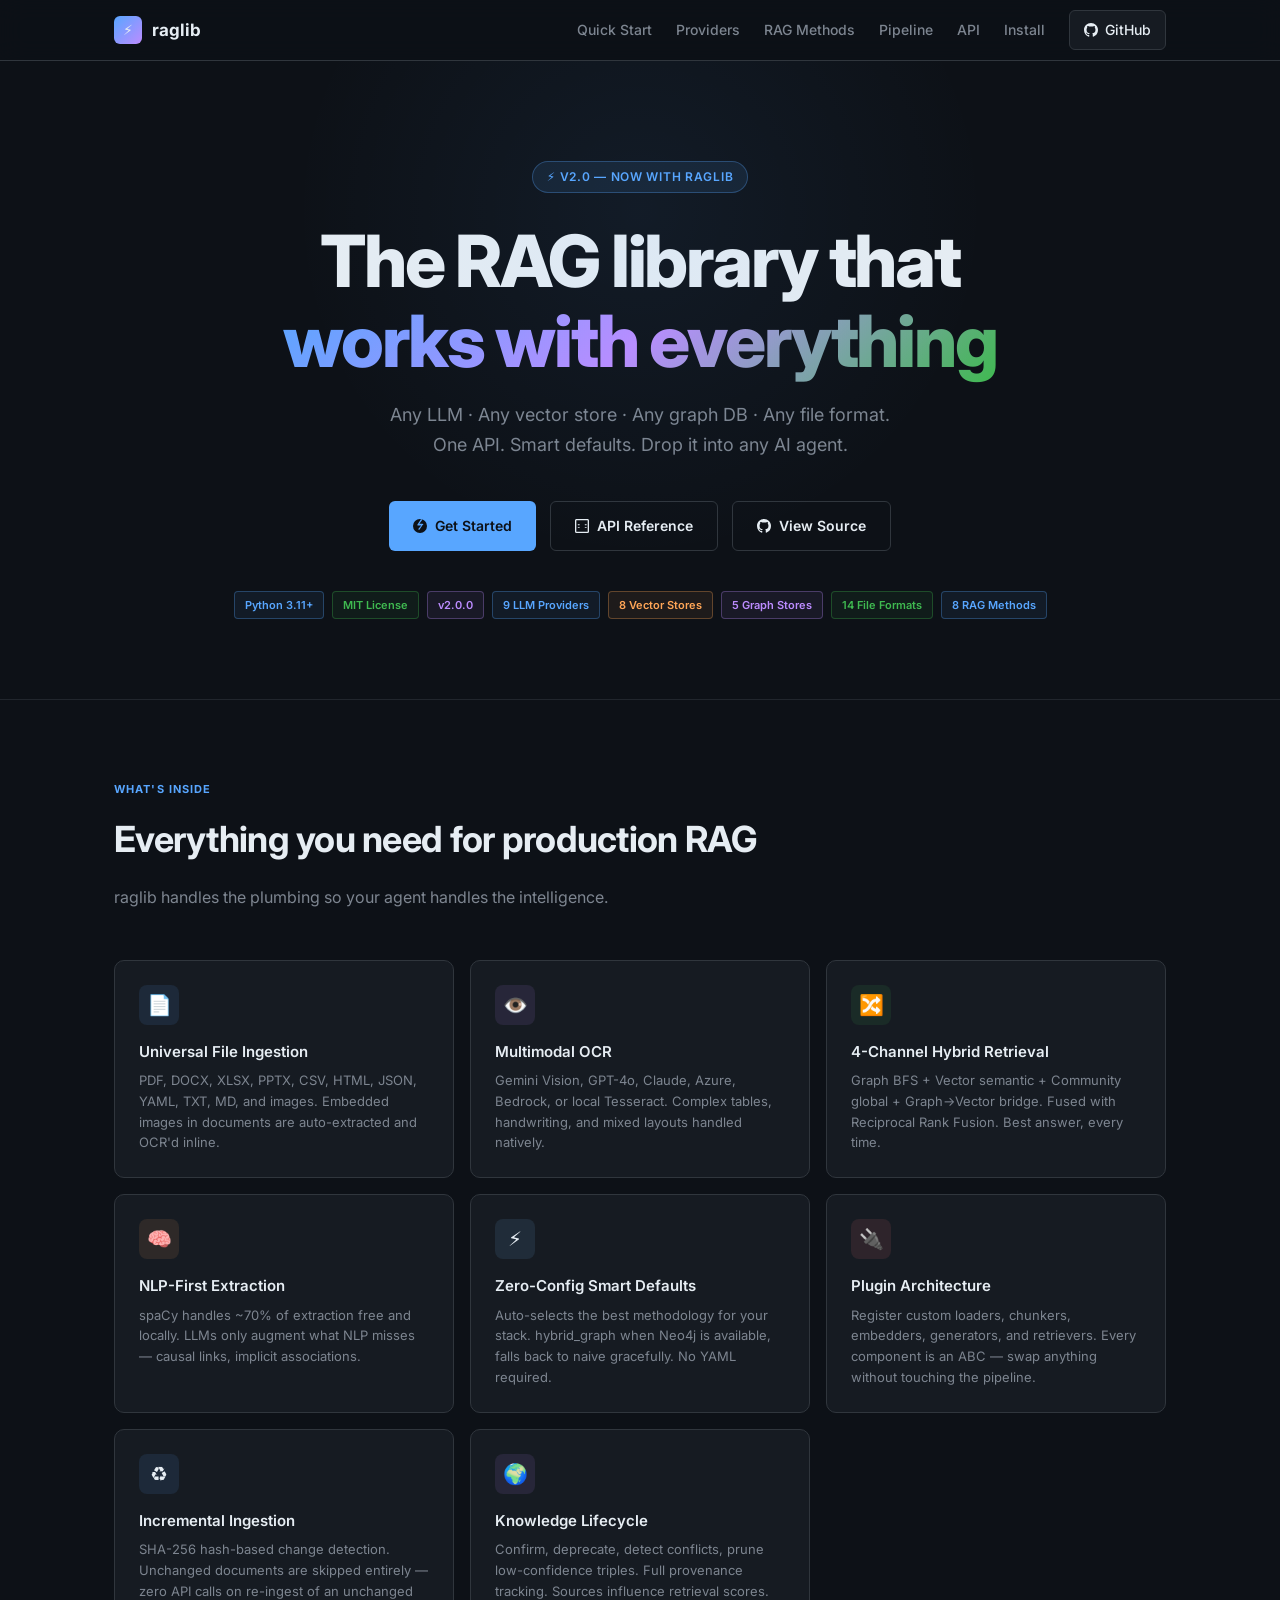
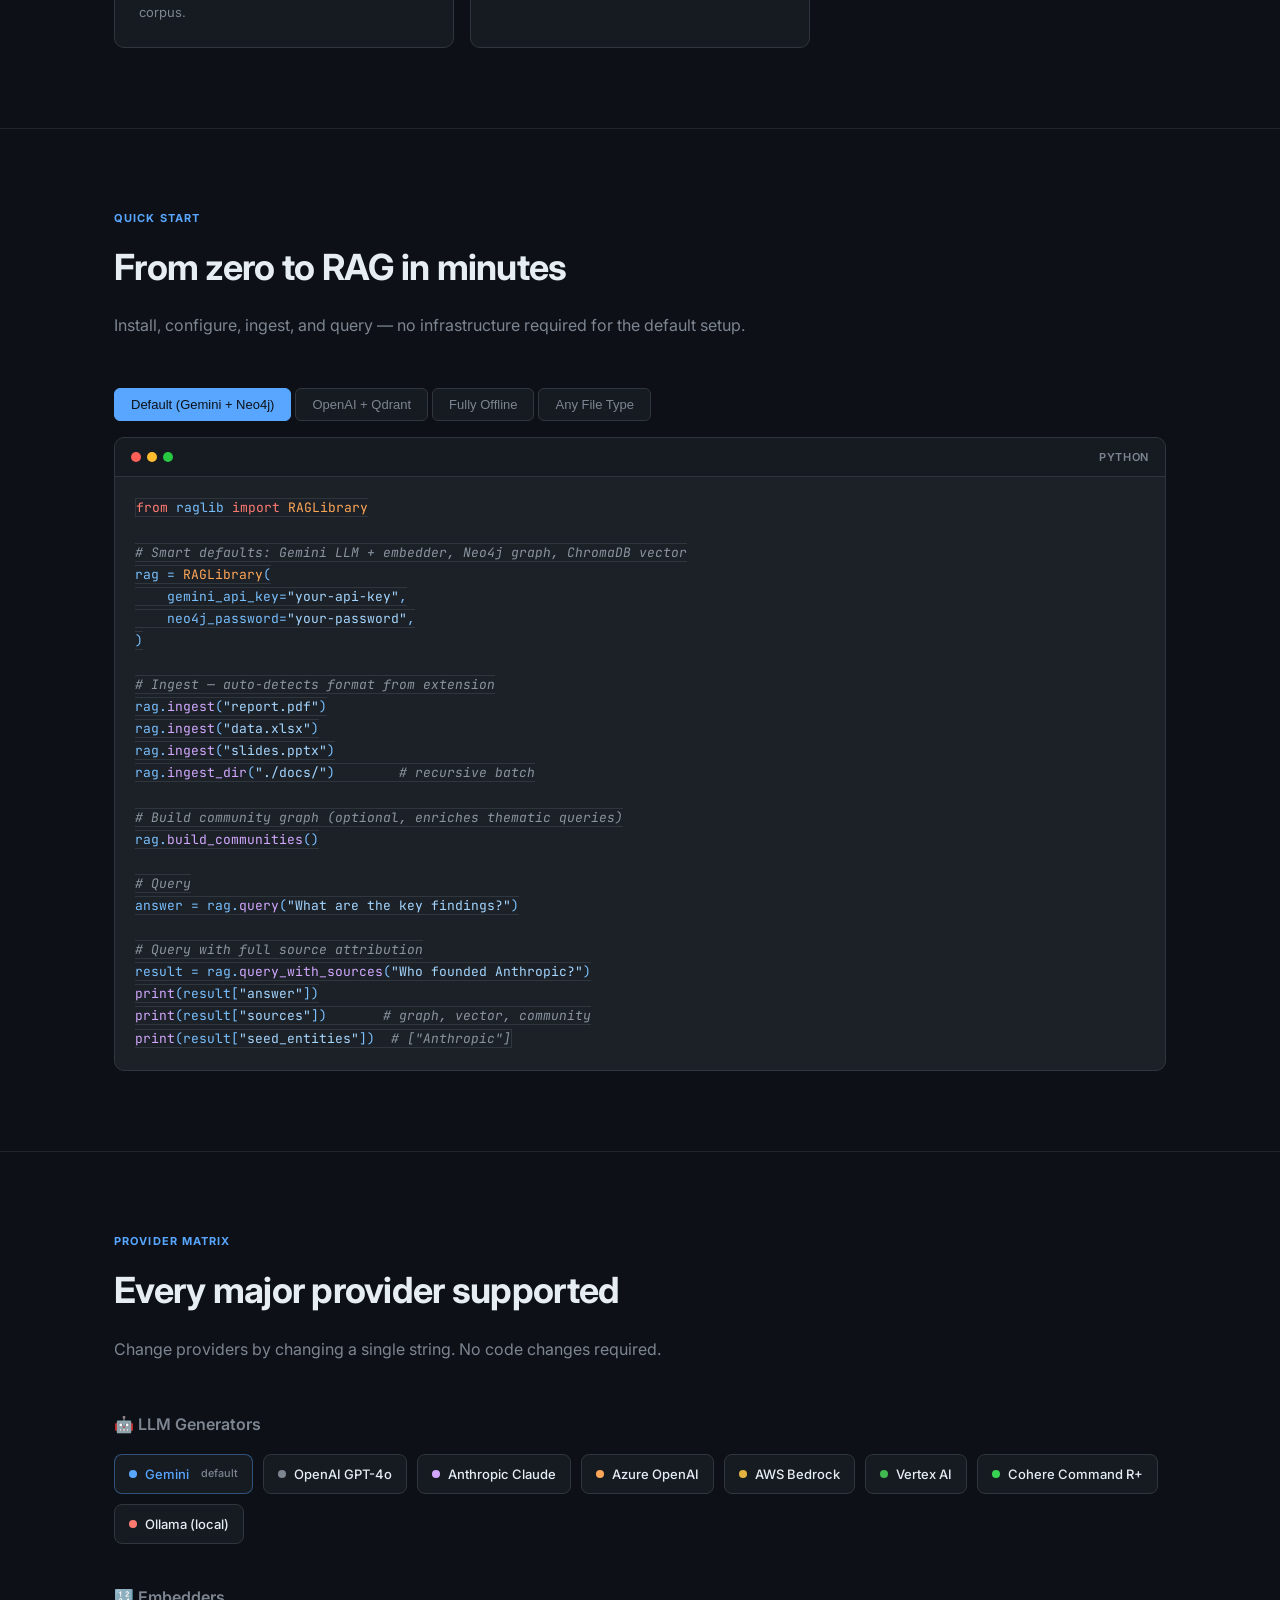
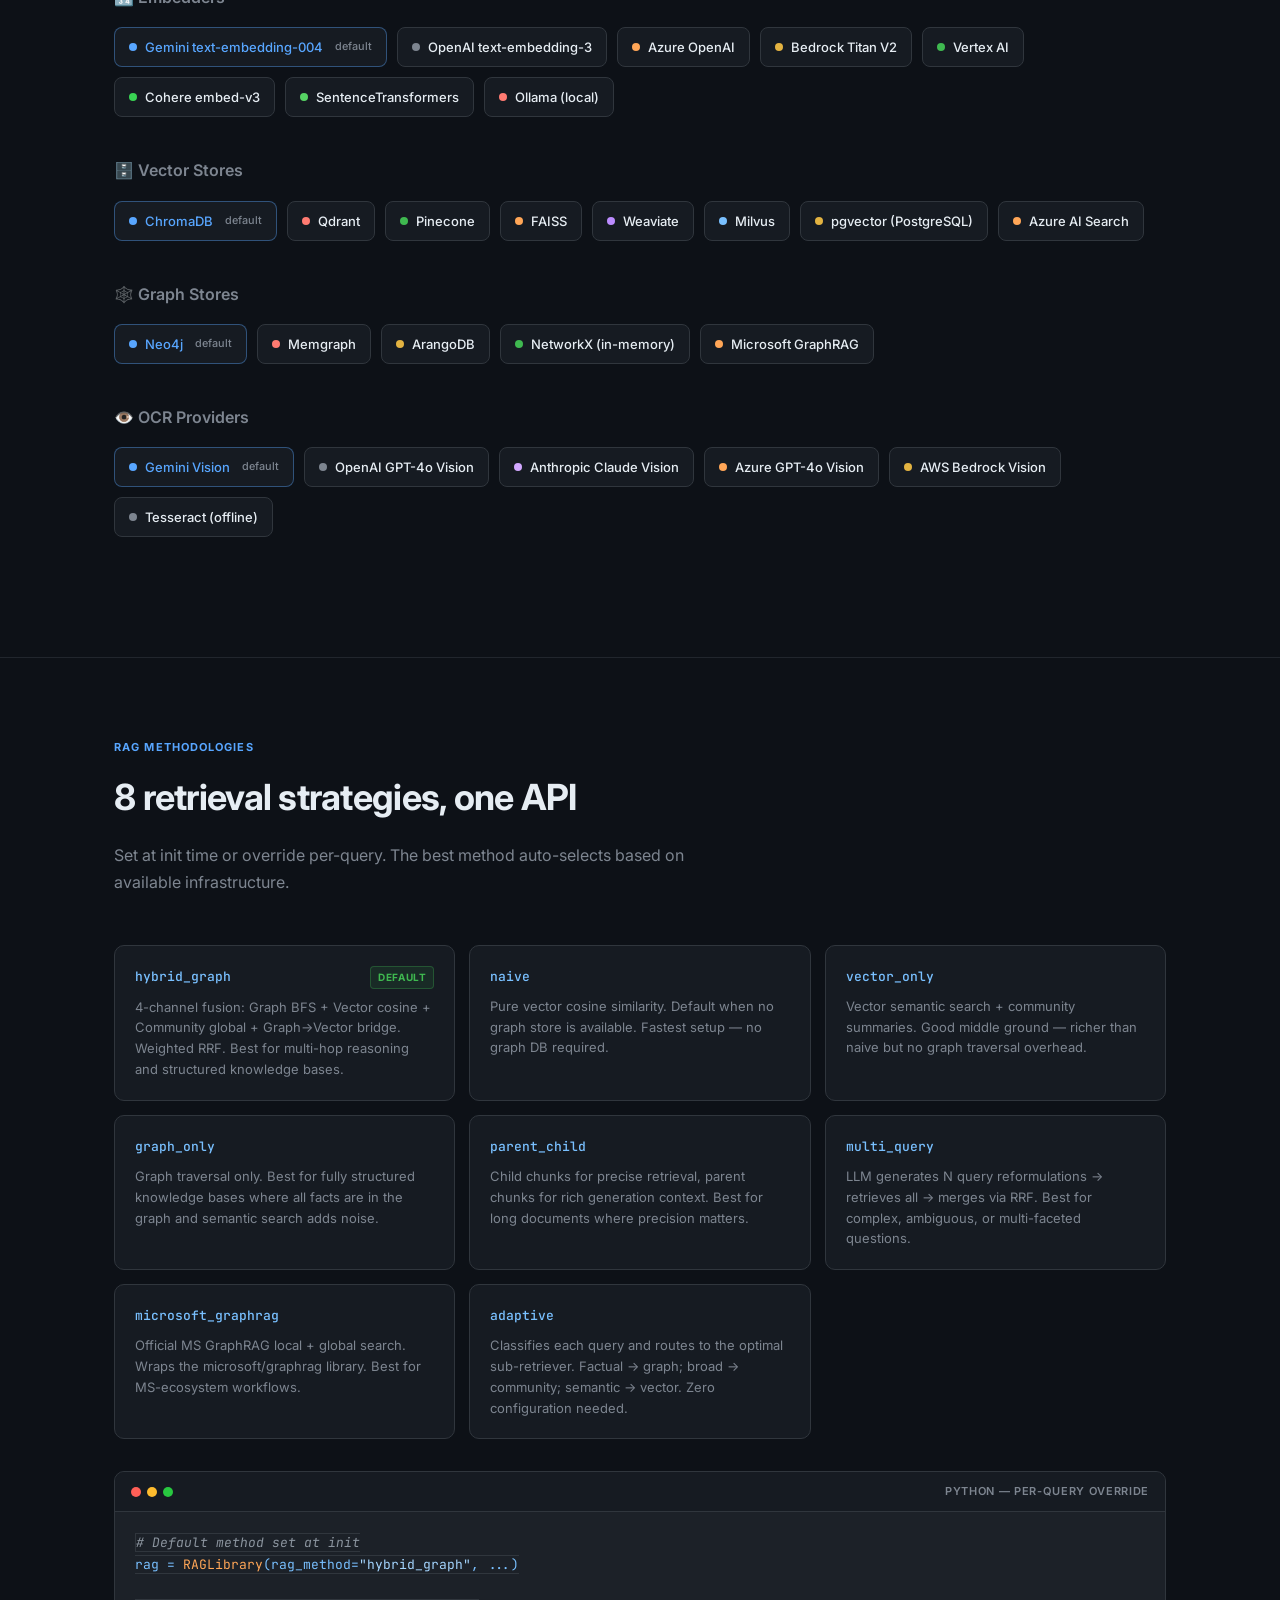
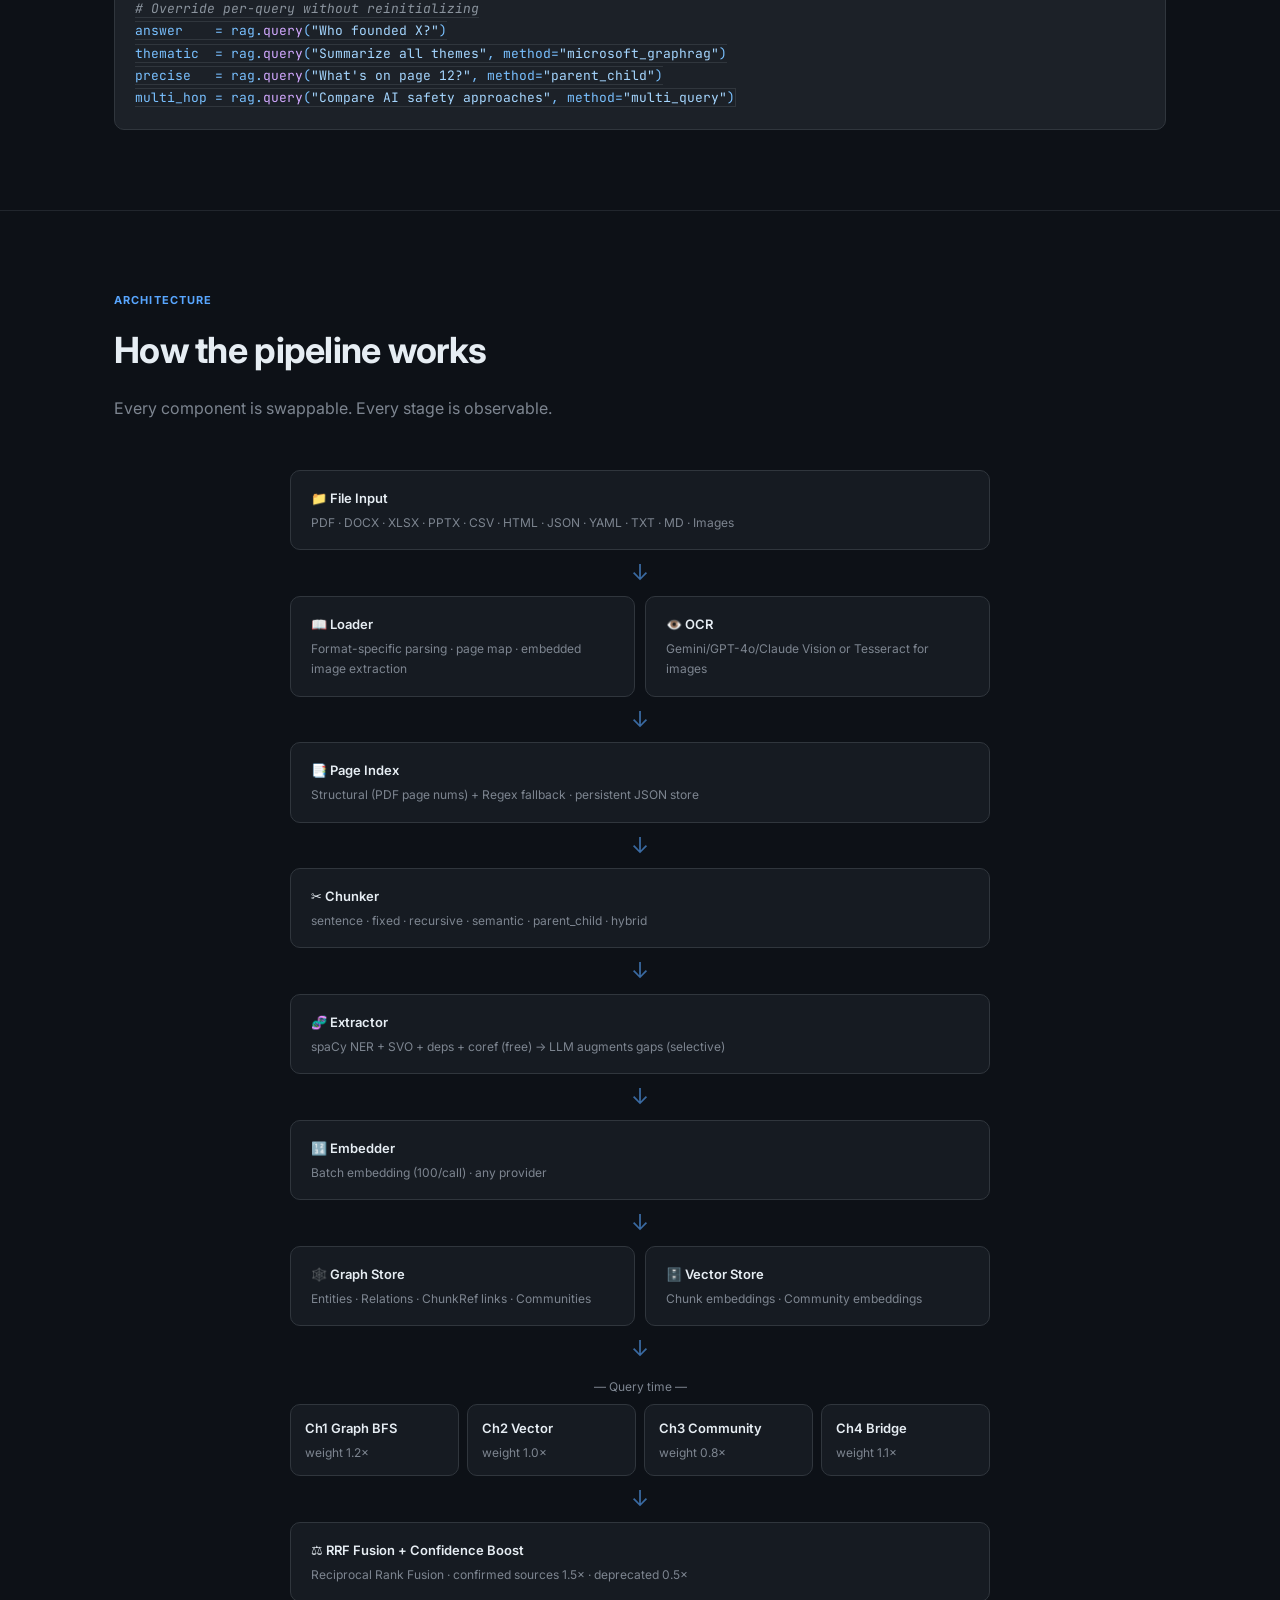
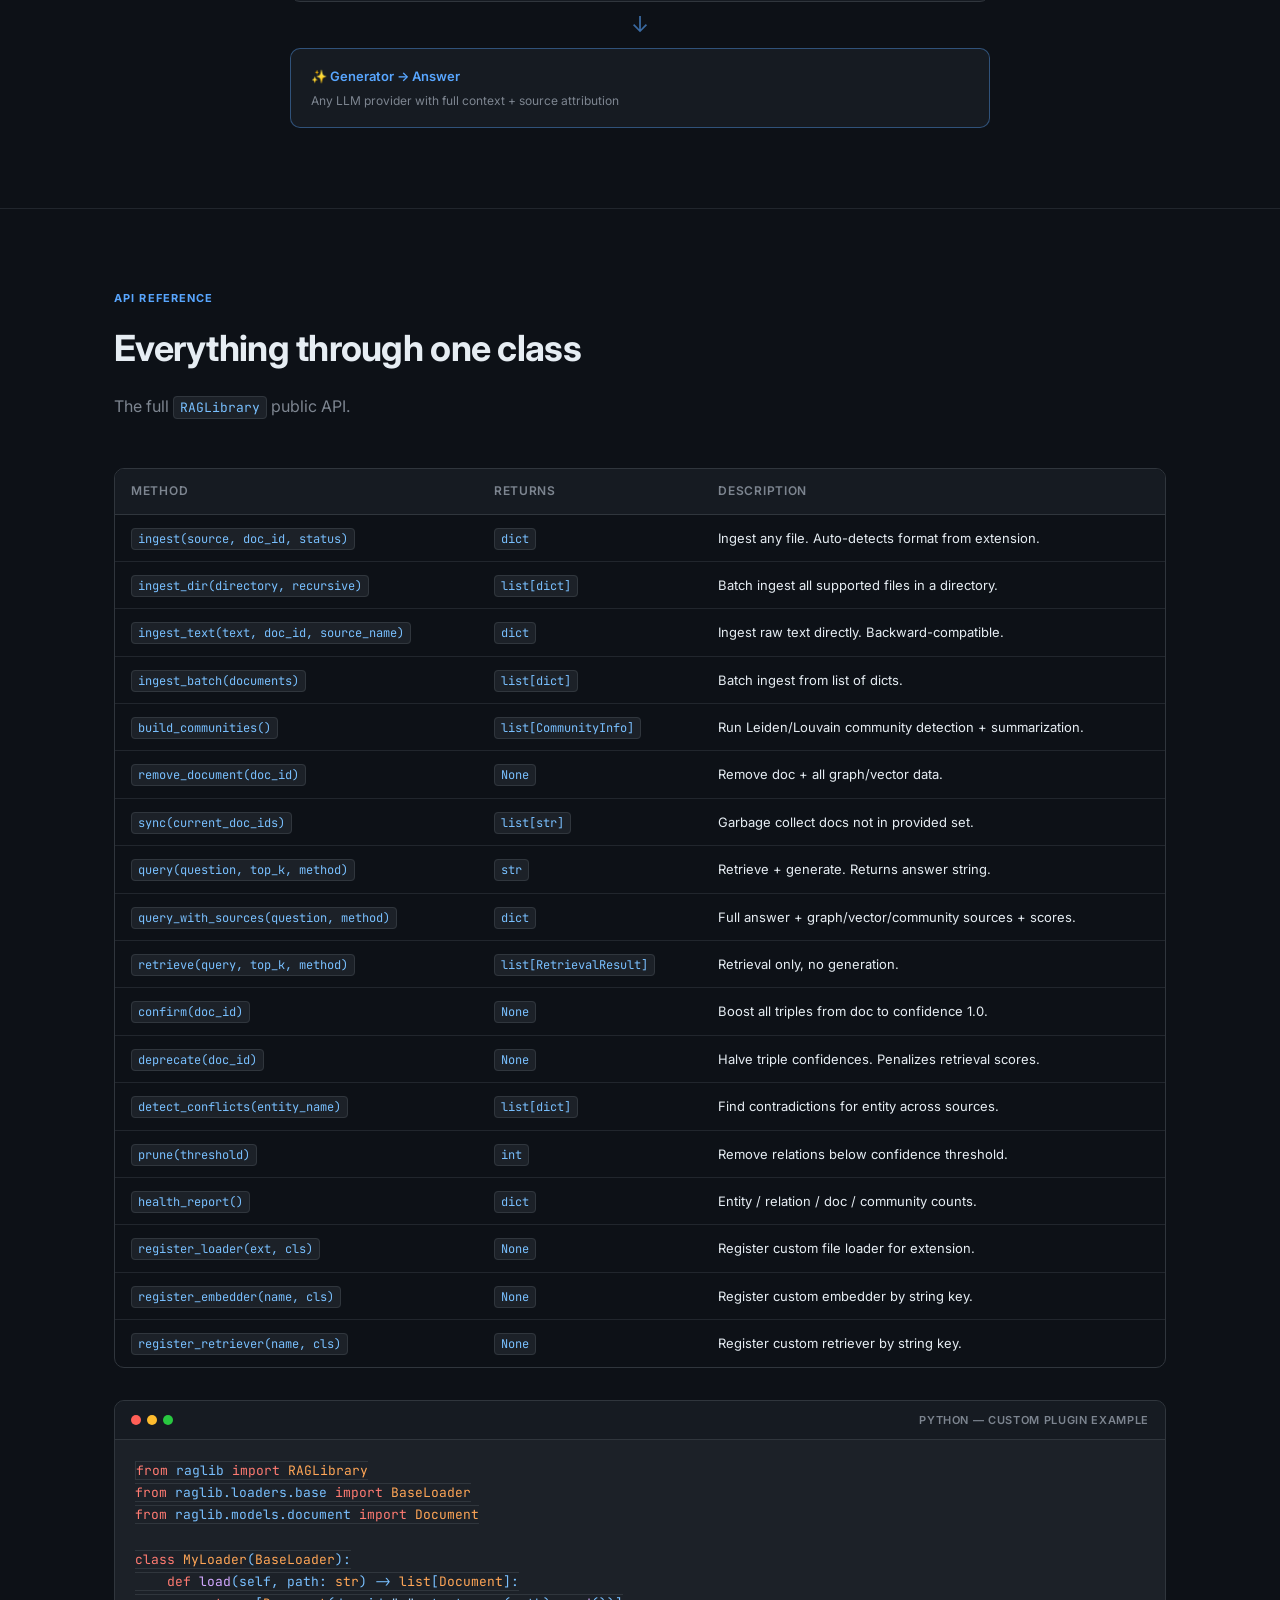
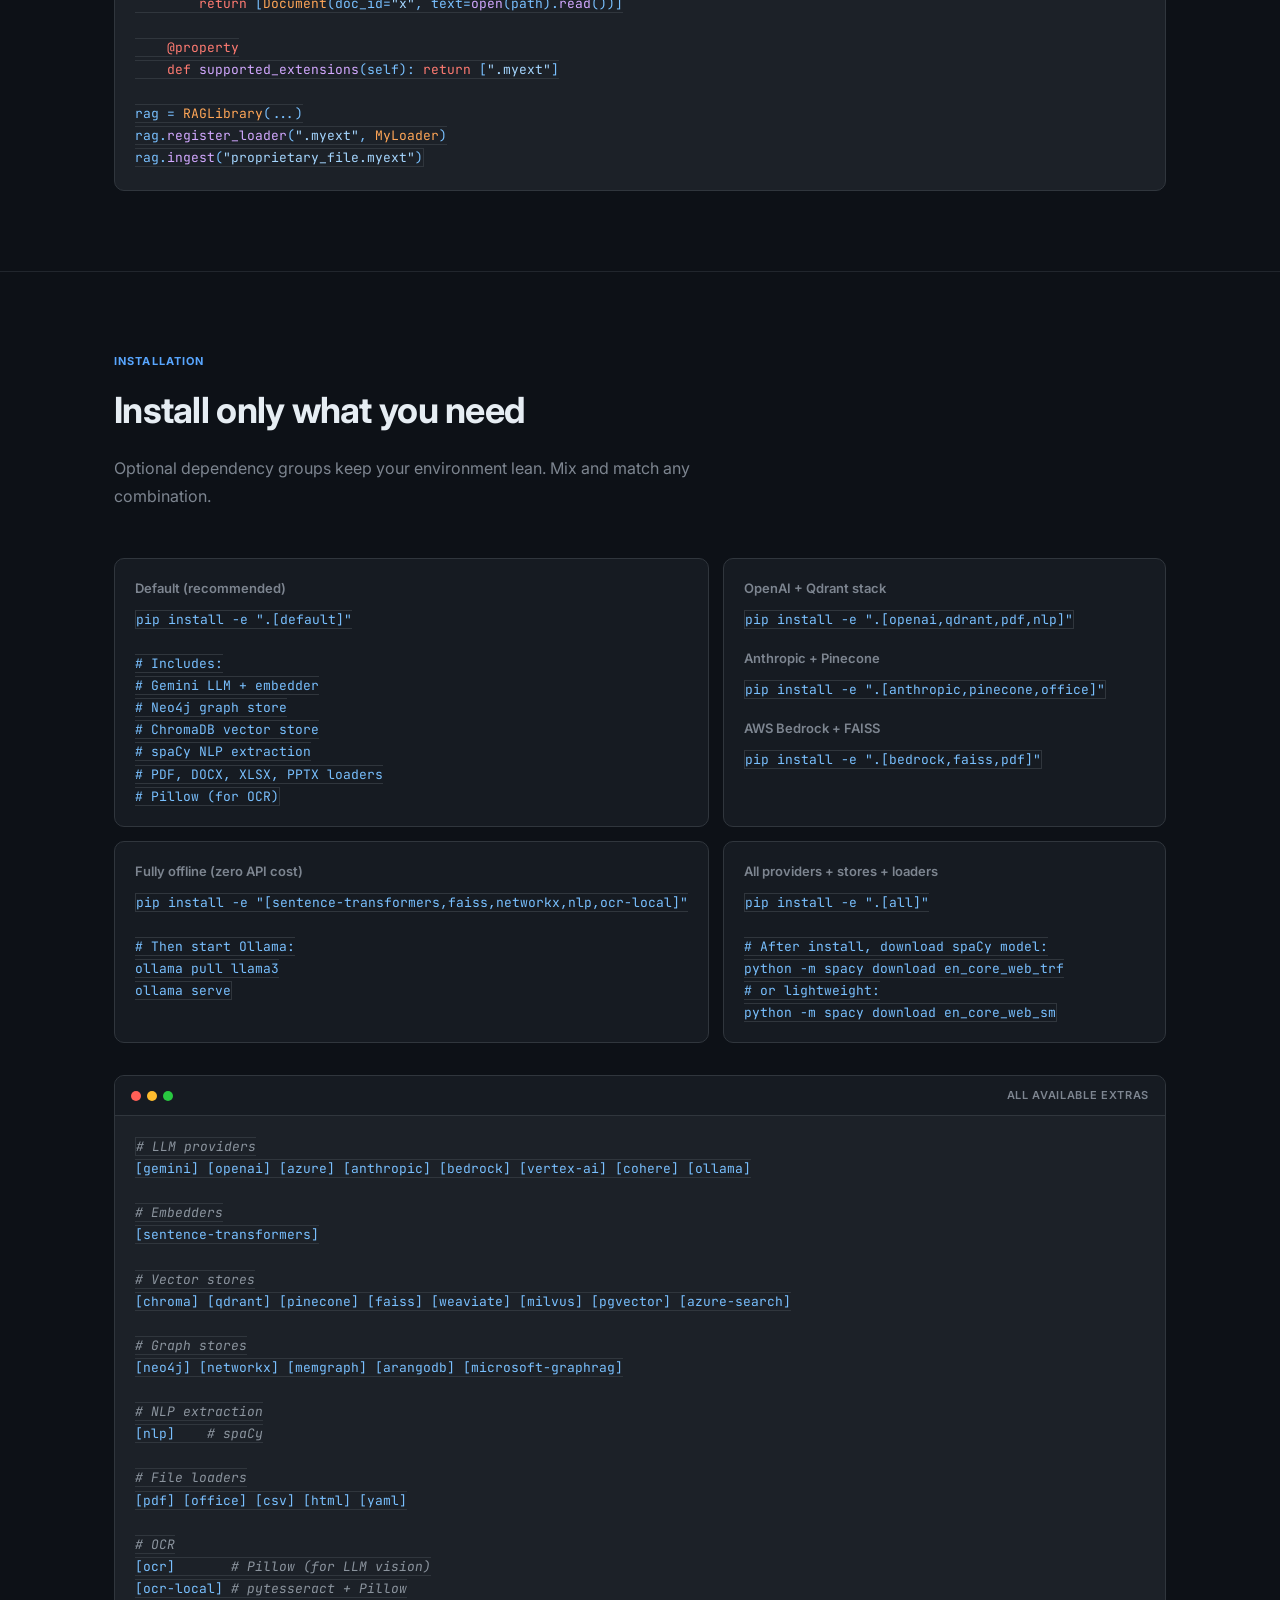
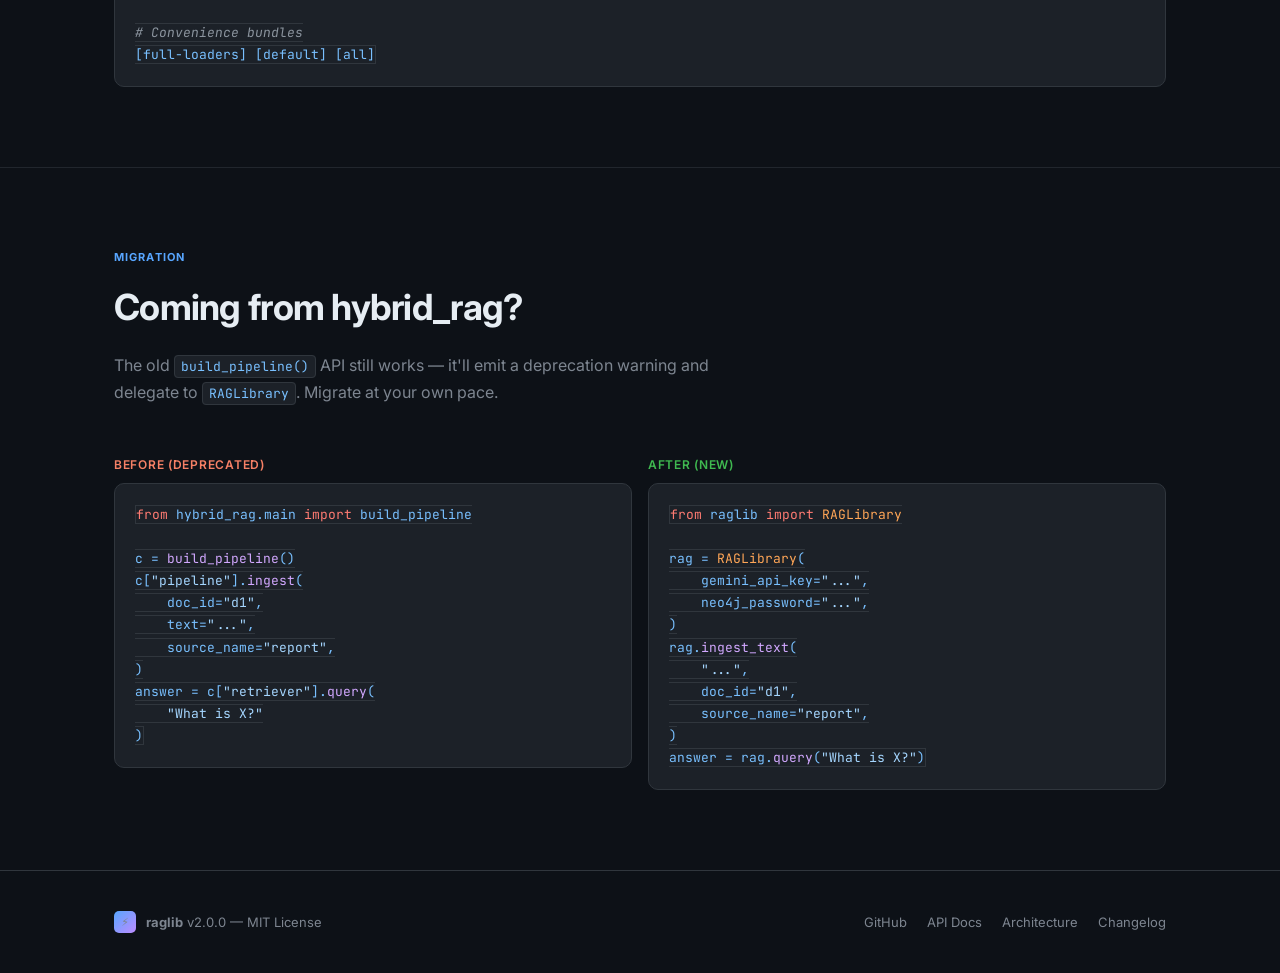
==== docs/index.html @ aea6a542 "chore: clean up empty code change sections in the changes log" ====
<!DOCTYPE html>
<html lang="en">
<head>
  <meta charset="UTF-8" />
  <meta name="viewport" content="width=device-width, initial-scale=1.0" />
  <title>raglib — Modular RAG Library</title>
  <meta name="description" content="raglib: Modular, provider-agnostic RAG library — any LLM, any vector store, any graph DB, any file format." />

  <!-- Fonts -->
  <link rel="preconnect" href="https://fonts.googleapis.com" />
  <link rel="preconnect" href="https://fonts.gstatic.com" crossorigin />
  <link href="https://fonts.googleapis.com/css2?family=Inter:wght@300;400;500;600;700&family=JetBrains+Mono:wght@400;500&display=swap" rel="stylesheet" />

  <style>
    /* ── Reset & Base ───────────────────────────────────────────────── */
    *, *::before, *::after { box-sizing: border-box; margin: 0; padding: 0; }

    :root {
      --bg:          #0d1117;
      --bg-card:     #161b22;
      --bg-code:     #1c2128;
      --border:      #30363d;
      --border-light:#21262d;
      --text:        #e6edf3;
      --text-muted:  #7d8590;
      --text-dim:    #484f58;
      --accent:      #58a6ff;
      --accent-2:    #bc8cff;
      --accent-3:    #3fb950;
      --accent-4:    #f78166;
      --accent-5:    #ffa657;
      --accent-6:    #79c0ff;
      --glow:        rgba(88,166,255,.15);
      --radius:      10px;
      --radius-sm:   6px;
      --font:        'Inter', system-ui, sans-serif;
      --mono:        'JetBrains Mono', 'Fira Code', monospace;
    }

    html { scroll-behavior: smooth; }

    body {
      background: var(--bg);
      color: var(--text);
      font-family: var(--font);
      font-size: 15px;
      line-height: 1.7;
      -webkit-font-smoothing: antialiased;
    }

    a { color: var(--accent); text-decoration: none; }
    a:hover { text-decoration: underline; }

    /* ── Layout ─────────────────────────────────────────────────────── */
    .container { max-width: 1100px; margin: 0 auto; padding: 0 24px; }

    /* ── Nav ────────────────────────────────────────────────────────── */
    nav {
      position: sticky; top: 0; z-index: 100;
      background: rgba(13,17,23,.92);
      backdrop-filter: blur(12px);
      border-bottom: 1px solid var(--border);
    }
    .nav-inner {
      display: flex; align-items: center; justify-content: space-between;
      height: 60px;
    }
    .nav-logo {
      display: flex; align-items: center; gap: 10px;
      font-size: 17px; font-weight: 700; color: var(--text);
    }
    .nav-logo .logo-icon {
      width: 28px; height: 28px; border-radius: 6px;
      background: linear-gradient(135deg, #58a6ff, #bc8cff);
      display: flex; align-items: center; justify-content: center;
      font-size: 14px;
    }
    .nav-links { display: flex; align-items: center; gap: 24px; }
    .nav-links a {
      color: var(--text-muted); font-size: 14px; font-weight: 500;
      transition: color .2s;
    }
    .nav-links a:hover { color: var(--text); text-decoration: none; }
    .nav-github {
      display: flex; align-items: center; gap: 7px;
      padding: 7px 14px; border-radius: var(--radius-sm);
      background: var(--bg-card); border: 1px solid var(--border);
      color: var(--text) !important; font-size: 13px; font-weight: 500;
      transition: border-color .2s, background .2s;
    }
    .nav-github:hover { border-color: var(--accent); text-decoration: none !important; }

    /* ── Hero ───────────────────────────────────────────────────────── */
    .hero {
      padding: 100px 0 80px;
      text-align: center;
      position: relative; overflow: hidden;
    }
    .hero::before {
      content: ''; position: absolute;
      top: -200px; left: 50%; transform: translateX(-50%);
      width: 700px; height: 700px; border-radius: 50%;
      background: radial-gradient(circle, rgba(88,166,255,.07) 0%, transparent 70%);
      pointer-events: none;
    }
    .hero-badge {
      display: inline-flex; align-items: center; gap: 7px;
      padding: 5px 14px; border-radius: 20px;
      background: rgba(88,166,255,.1); border: 1px solid rgba(88,166,255,.3);
      color: var(--accent); font-size: 12px; font-weight: 600;
      text-transform: uppercase; letter-spacing: .06em;
      margin-bottom: 28px;
    }
    .hero h1 {
      font-size: clamp(42px, 7vw, 72px);
      font-weight: 800; letter-spacing: -.03em; line-height: 1.1;
      margin-bottom: 20px;
    }
    .hero h1 .grad {
      background: linear-gradient(135deg, #58a6ff 0%, #bc8cff 50%, #3fb950 100%);
      -webkit-background-clip: text; -webkit-text-fill-color: transparent;
      background-clip: text;
    }
    .hero-sub {
      font-size: 18px; color: var(--text-muted); max-width: 600px;
      margin: 0 auto 40px;
    }
    .hero-actions { display: flex; gap: 14px; justify-content: center; flex-wrap: wrap; }

    .btn {
      display: inline-flex; align-items: center; gap: 8px;
      padding: 12px 24px; border-radius: var(--radius-sm);
      font-size: 14px; font-weight: 600; transition: all .2s;
      cursor: pointer; border: none; text-decoration: none !important;
    }
    .btn-primary {
      background: var(--accent); color: #0d1117;
    }
    .btn-primary:hover { background: #79c0ff; transform: translateY(-1px); }
    .btn-outline {
      background: transparent; color: var(--text);
      border: 1px solid var(--border);
    }
    .btn-outline:hover { border-color: var(--accent); transform: translateY(-1px); }

    .hero-badges {
      display: flex; gap: 8px; flex-wrap: wrap;
      justify-content: center; margin-top: 40px;
    }
    .badge {
      display: inline-flex; align-items: center; gap: 5px;
      padding: 4px 10px; border-radius: 4px;
      font-size: 11px; font-weight: 600;
      border: 1px solid;
    }
    .badge-blue   { color: #58a6ff; border-color: rgba(88,166,255,.3); background: rgba(88,166,255,.07); }
    .badge-green  { color: #3fb950; border-color: rgba(63,185,80,.3);  background: rgba(63,185,80,.07); }
    .badge-purple { color: #bc8cff; border-color: rgba(188,140,255,.3);background: rgba(188,140,255,.07); }
    .badge-orange { color: #ffa657; border-color: rgba(255,166,87,.3); background: rgba(255,166,87,.07); }

    /* ── Section ────────────────────────────────────────────────────── */
    section { padding: 80px 0; }
    section + section { border-top: 1px solid var(--border-light); }
    .section-label {
      font-size: 11px; font-weight: 700; text-transform: uppercase;
      letter-spacing: .1em; color: var(--accent); margin-bottom: 10px;
    }
    h2 {
      font-size: clamp(26px, 4vw, 36px); font-weight: 700;
      letter-spacing: -.02em; margin-bottom: 14px;
    }
    .section-sub {
      color: var(--text-muted); font-size: 16px; max-width: 640px;
      margin-bottom: 48px;
    }

    /* ── Code Block ─────────────────────────────────────────────────── */
    .code-block {
      background: var(--bg-code); border: 1px solid var(--border);
      border-radius: var(--radius); overflow: hidden;
    }
    .code-header {
      display: flex; align-items: center; justify-content: space-between;
      padding: 10px 16px; border-bottom: 1px solid var(--border);
      background: var(--bg-card);
    }
    .code-lang {
      font-size: 11px; font-weight: 600; color: var(--text-muted);
      text-transform: uppercase; letter-spacing: .06em;
    }
    .code-dots { display: flex; gap: 6px; }
    .code-dots span { width: 10px; height: 10px; border-radius: 50%; }
    .code-dots .dot-r { background: #ff5f57; }
    .code-dots .dot-y { background: #febc2e; }
    .code-dots .dot-g { background: #28c840; }
    pre {
      padding: 20px; overflow-x: auto; font-family: var(--mono);
      font-size: 13px; line-height: 1.7; tab-size: 2;
    }
    pre code { background: none; padding: 0; border-radius: 0; font-size: inherit; }
    code {
      font-family: var(--mono); font-size: 13px;
      background: var(--bg-code); border: 1px solid var(--border);
      padding: 2px 6px; border-radius: 4px; color: var(--accent-6);
    }

    /* Syntax highlighting */
    .kw  { color: #ff7b72; }   /* keywords */
    .st  { color: #a5d6ff; }   /* strings */
    .cm  { color: #8b949e; font-style: italic; } /* comments */
    .fn  { color: #d2a8ff; }   /* functions */
    .cl  { color: #ffa657; }   /* classes */
    .nm  { color: #79c0ff; }   /* names/vars */
    .nb  { color: #3fb950; }   /* built-ins / values */

    /* ── Features Grid ──────────────────────────────────────────────── */
    .features-grid {
      display: grid;
      grid-template-columns: repeat(auto-fit, minmax(260px, 1fr));
      gap: 16px;
    }
    .feature-card {
      background: var(--bg-card); border: 1px solid var(--border);
      border-radius: var(--radius); padding: 24px;
      transition: border-color .2s, transform .2s;
    }
    .feature-card:hover { border-color: var(--accent); transform: translateY(-2px); }
    .feature-icon {
      width: 40px; height: 40px; border-radius: 8px;
      display: flex; align-items: center; justify-content: center;
      font-size: 20px; margin-bottom: 14px;
    }
    .feature-card h3 { font-size: 15px; font-weight: 600; margin-bottom: 6px; }
    .feature-card p  { font-size: 13px; color: var(--text-muted); line-height: 1.6; }

    /* ── Provider Grid ──────────────────────────────────────────────── */
    .provider-section { margin-bottom: 40px; }
    .provider-section h3 { font-size: 16px; font-weight: 600; margin-bottom: 16px; color: var(--text-muted); }
    .provider-grid {
      display: flex; flex-wrap: wrap; gap: 10px;
    }
    .provider-pill {
      display: flex; align-items: center; gap: 8px;
      padding: 8px 14px; border-radius: 8px;
      background: var(--bg-card); border: 1px solid var(--border);
      font-size: 13px; font-weight: 500;
      transition: border-color .2s;
    }
    .provider-pill:hover { border-color: var(--accent); }
    .provider-pill .dot {
      width: 8px; height: 8px; border-radius: 50%;
    }
    .pill-default { border-color: rgba(88,166,255,.4); color: var(--accent); }
    .pill-default .dot { background: var(--accent); }
    .dot-green  { background: #3fb950; }
    .dot-purple { background: #bc8cff; }
    .dot-orange { background: #ffa657; }
    .dot-red    { background: #ff7b72; }
    .dot-cyan   { background: #39d353; }
    .dot-teal   { background: #56d364; }
    .dot-yellow { background: #e3b341; }
    .dot-gray   { background: #7d8590; }

    /* ── RAG Methods ────────────────────────────────────────────────── */
    .methods-grid {
      display: grid;
      grid-template-columns: repeat(auto-fit, minmax(280px, 1fr));
      gap: 14px;
    }
    .method-card {
      background: var(--bg-card); border: 1px solid var(--border);
      border-radius: var(--radius); padding: 20px;
      transition: border-color .2s;
    }
    .method-card:hover { border-color: var(--accent); }
    .method-header { display: flex; align-items: center; justify-content: space-between; margin-bottom: 8px; }
    .method-name { font-family: var(--mono); font-size: 13px; font-weight: 500; color: var(--accent-6); }
    .method-default {
      font-size: 10px; font-weight: 700; text-transform: uppercase; letter-spacing: .06em;
      color: var(--accent-3); background: rgba(63,185,80,.1); border: 1px solid rgba(63,185,80,.3);
      padding: 2px 7px; border-radius: 4px;
    }
    .method-desc { font-size: 13px; color: var(--text-muted); line-height: 1.6; }

    /* ── Pipeline Diagram ───────────────────────────────────────────── */
    .pipeline {
      display: flex; flex-direction: column; gap: 0;
      max-width: 700px; margin: 0 auto;
    }
    .pipeline-row {
      display: flex; align-items: stretch; gap: 0;
    }
    .pipeline-arrow {
      display: flex; align-items: center; justify-content: center;
      color: var(--accent); font-size: 22px; padding: 4px 0;
      opacity: .6;
    }
    .pipeline-node {
      flex: 1; background: var(--bg-card); border: 1px solid var(--border);
      border-radius: var(--radius); padding: 16px 20px;
      transition: border-color .2s;
    }
    .pipeline-node:hover { border-color: var(--accent); }
    .pipeline-node-title { font-size: 13px; font-weight: 600; margin-bottom: 4px; }
    .pipeline-node-sub   { font-size: 12px; color: var(--text-muted); }
    .pipeline-split {
      display: grid; grid-template-columns: 1fr 1fr; gap: 10px; width: 100%;
    }
    .pipeline-merge {
      display: grid; grid-template-columns: 1fr 1fr 1fr 1fr; gap: 8px; width: 100%;
    }
    .pipeline-merge .pipeline-node { font-size: 12px; padding: 12px 14px; }

    /* ── Table ──────────────────────────────────────────────────────── */
    .table-wrap { overflow-x: auto; border-radius: var(--radius); border: 1px solid var(--border); }
    table { width: 100%; border-collapse: collapse; }
    thead { background: var(--bg-card); }
    th {
      padding: 12px 16px; text-align: left; font-size: 12px;
      font-weight: 600; text-transform: uppercase; letter-spacing: .06em;
      color: var(--text-muted); border-bottom: 1px solid var(--border);
    }
    td {
      padding: 12px 16px; font-size: 13px; border-bottom: 1px solid var(--border-light);
      vertical-align: top;
    }
    tr:last-child td { border-bottom: none; }
    tr:hover td { background: rgba(255,255,255,.02); }
    td code { font-size: 12px; }
    .td-default { color: var(--accent-3); font-weight: 600; font-size: 11px; }

    /* ── Tab switcher ───────────────────────────────────────────────── */
    .tabs { display: flex; gap: 4px; margin-bottom: 16px; flex-wrap: wrap; }
    .tab {
      padding: 8px 16px; border-radius: 6px; font-size: 13px; font-weight: 500;
      background: var(--bg-card); border: 1px solid var(--border);
      color: var(--text-muted); cursor: pointer; transition: all .2s;
    }
    .tab:hover { border-color: var(--accent); color: var(--text); }
    .tab.active { background: var(--accent); color: #0d1117; border-color: var(--accent); }
    .tab-panel { display: none; }
    .tab-panel.active { display: block; }

    /* ── Install ────────────────────────────────────────────────────── */
    .install-grid { display: grid; grid-template-columns: 1fr 1fr; gap: 14px; }
    @media (max-width: 700px) { .install-grid { grid-template-columns: 1fr; } }
    .install-card {
      background: var(--bg-card); border: 1px solid var(--border);
      border-radius: var(--radius); padding: 18px 20px;
    }
    .install-card h4 { font-size: 13px; font-weight: 600; margin-bottom: 10px; color: var(--text-muted); }
    .install-card pre { padding: 0; font-size: 13px; }

    /* ── Footer ─────────────────────────────────────────────────────── */
    footer {
      border-top: 1px solid var(--border);
      padding: 40px 0;
      color: var(--text-muted); font-size: 13px;
    }
    .footer-inner {
      display: flex; align-items: center; justify-content: space-between;
      flex-wrap: wrap; gap: 16px;
    }
    .footer-links { display: flex; gap: 20px; }
    .footer-links a { color: var(--text-muted); }
    .footer-links a:hover { color: var(--text); text-decoration: none; }

    /* ── Responsive ─────────────────────────────────────────────────── */
    @media (max-width: 768px) {
      .nav-links { display: none; }
      .hero { padding: 70px 0 60px; }
      section { padding: 60px 0; }
      .pipeline-merge { grid-template-columns: 1fr 1fr; }
      .pipeline-split { grid-template-columns: 1fr; }
    }

    /* ── Scroll highlight ───────────────────────────────────────────── */
    :target { scroll-margin-top: 80px; }

    /* ── Custom scrollbar ───────────────────────────────────────────── */
    ::-webkit-scrollbar { width: 6px; height: 6px; }
    ::-webkit-scrollbar-track { background: var(--bg); }
    ::-webkit-scrollbar-thumb { background: var(--border); border-radius: 3px; }
    ::-webkit-scrollbar-thumb:hover { background: var(--text-dim); }
  </style>
</head>
<body>

<!-- ── NAV ─────────────────────────────────────────────────────────────── -->
<nav>
  <div class="container nav-inner">
    <a href="#" class="nav-logo" style="text-decoration:none">
      <div class="logo-icon">⚡</div>
      raglib
    </a>
    <div class="nav-links">
      <a href="#quickstart">Quick Start</a>
      <a href="#providers">Providers</a>
      <a href="#methods">RAG Methods</a>
      <a href="#pipeline">Pipeline</a>
      <a href="#api">API</a>
      <a href="#install">Install</a>
      <a href="https://github.com/yourname/graph-rag" class="nav-github">
        <svg width="14" height="14" viewBox="0 0 16 16" fill="currentColor">
          <path d="M8 0C3.58 0 0 3.58 0 8c0 3.54 2.29 6.53 5.47 7.59.4.07.55-.17.55-.38 0-.19-.01-.82-.01-1.49-2.01.37-2.53-.49-2.69-.94-.09-.23-.48-.94-.82-1.13-.28-.15-.68-.52-.01-.53.63-.01 1.08.58 1.23.82.72 1.21 1.87.87 2.33.66.07-.52.28-.87.51-1.07-1.78-.2-3.64-.89-3.64-3.95 0-.87.31-1.59.82-2.15-.08-.2-.36-1.02.08-2.12 0 0 .67-.21 2.2.82.64-.18 1.32-.27 2-.27.68 0 1.36.09 2 .27 1.53-1.04 2.2-.82 2.2-.82.44 1.1.16 1.92.08 2.12.51.56.82 1.27.82 2.15 0 3.07-1.87 3.75-3.65 3.95.29.25.54.73.54 1.48 0 1.07-.01 1.93-.01 2.2 0 .21.15.46.55.38A8.013 8.013 0 0016 8c0-4.42-3.58-8-8-8z"/>
        </svg>
        GitHub
      </a>
    </div>
  </div>
</nav>

<!-- ── HERO ─────────────────────────────────────────────────────────────── -->
<section class="hero">
  <div class="container">
    <div class="hero-badge">⚡ v2.0 — Now with raglib</div>
    <h1>
      The RAG library that<br>
      <span class="grad">works with everything</span>
    </h1>
    <p class="hero-sub">
      Any LLM &middot; Any vector store &middot; Any graph DB &middot; Any file format.<br>
      One API. Smart defaults. Drop it into any AI agent.
    </p>
    <div class="hero-actions">
      <a href="#quickstart" class="btn btn-primary">
        <svg width="14" height="14" viewBox="0 0 16 16" fill="currentColor"><path d="M8 0a8 8 0 100 16A8 8 0 008 0zm3.54 5.96l-4 6a.75.75 0 01-1.28-.78L9.38 7.5H5.75a.75.75 0 01-.64-1.14l4-6a.75.75 0 011.28.78L7.27 5.5h3.69a.75.75 0 01.58 1.23-.8.8 0 01-.58.23z"/></svg>
        Get Started
      </a>
      <a href="#api" class="btn btn-outline">
        <svg width="14" height="14" viewBox="0 0 16 16" fill="currentColor"><path d="M0 1.75C0 .784.784 0 1.75 0h12.5C15.216 0 16 .784 16 1.75v12.5A1.75 1.75 0 0114.25 16H1.75A1.75 1.75 0 010 14.25V1.75zM1.75 1.5a.25.25 0 00-.25.25v12.5c0 .138.112.25.25.25h12.5a.25.25 0 00.25-.25V1.75a.25.25 0 00-.25-.25H1.75zM11.5 6a.5.5 0 000 1H13a.5.5 0 000-1h-1.5zm0 3a.5.5 0 000 1H13a.5.5 0 000-1h-1.5zm-8-3a.5.5 0 000 1h1.5a.5.5 0 000-1H3.5zm0 3a.5.5 0 000 1h1.5a.5.5 0 000-1H3.5z"/></svg>
        API Reference
      </a>
      <a href="https://github.com/yourname/graph-rag" class="btn btn-outline">
        <svg width="14" height="14" viewBox="0 0 16 16" fill="currentColor"><path d="M8 0C3.58 0 0 3.58 0 8c0 3.54 2.29 6.53 5.47 7.59.4.07.55-.17.55-.38 0-.19-.01-.82-.01-1.49-2.01.37-2.53-.49-2.69-.94-.09-.23-.48-.94-.82-1.13-.28-.15-.68-.52-.01-.53.63-.01 1.08.58 1.23.82.72 1.21 1.87.87 2.33.66.07-.52.28-.87.51-1.07-1.78-.2-3.64-.89-3.64-3.95 0-.87.31-1.59.82-2.15-.08-.2-.36-1.02.08-2.12 0 0 .67-.21 2.2.82.64-.18 1.32-.27 2-.27.68 0 1.36.09 2 .27 1.53-1.04 2.2-.82 2.2-.82.44 1.1.16 1.92.08 2.12.51.56.82 1.27.82 2.15 0 3.07-1.87 3.75-3.65 3.95.29.25.54.73.54 1.48 0 1.07-.01 1.93-.01 2.2 0 .21.15.46.55.38A8.013 8.013 0 0016 8c0-4.42-3.58-8-8-8z"/></svg>
        View Source
      </a>
    </div>

    <div class="hero-badges">
      <span class="badge badge-blue">Python 3.11+</span>
      <span class="badge badge-green">MIT License</span>
      <span class="badge badge-purple">v2.0.0</span>
      <span class="badge badge-blue">9 LLM Providers</span>
      <span class="badge badge-orange">8 Vector Stores</span>
      <span class="badge badge-purple">5 Graph Stores</span>
      <span class="badge badge-green">14 File Formats</span>
      <span class="badge badge-blue">8 RAG Methods</span>
    </div>
  </div>
</section>

<!-- ── FEATURES ──────────────────────────────────────────────────────────── -->
<section id="features">
  <div class="container">
    <div class="section-label">What's inside</div>
    <h2>Everything you need for production RAG</h2>
    <p class="section-sub">raglib handles the plumbing so your agent handles the intelligence.</p>

    <div class="features-grid">
      <div class="feature-card">
        <div class="feature-icon" style="background:rgba(88,166,255,.1)">📄</div>
        <h3>Universal File Ingestion</h3>
        <p>PDF, DOCX, XLSX, PPTX, CSV, HTML, JSON, YAML, TXT, MD, and images. Embedded images in documents are auto-extracted and OCR'd inline.</p>
      </div>
      <div class="feature-card">
        <div class="feature-icon" style="background:rgba(188,140,255,.1)">👁️</div>
        <h3>Multimodal OCR</h3>
        <p>Gemini Vision, GPT-4o, Claude, Azure, Bedrock, or local Tesseract. Complex tables, handwriting, and mixed layouts handled natively.</p>
      </div>
      <div class="feature-card">
        <div class="feature-icon" style="background:rgba(63,185,80,.1)">🔀</div>
        <h3>4-Channel Hybrid Retrieval</h3>
        <p>Graph BFS + Vector semantic + Community global + Graph→Vector bridge. Fused with Reciprocal Rank Fusion. Best answer, every time.</p>
      </div>
      <div class="feature-card">
        <div class="feature-icon" style="background:rgba(255,166,87,.1)">🧠</div>
        <h3>NLP-First Extraction</h3>
        <p>spaCy handles ~70% of extraction free and locally. LLMs only augment what NLP misses — causal links, implicit associations.</p>
      </div>
      <div class="feature-card">
        <div class="feature-icon" style="background:rgba(121,192,255,.1)">⚡</div>
        <h3>Zero-Config Smart Defaults</h3>
        <p>Auto-selects the best methodology for your stack. hybrid_graph when Neo4j is available, falls back to naive gracefully. No YAML required.</p>
      </div>
      <div class="feature-card">
        <div class="feature-icon" style="background:rgba(255,123,114,.1)">🔌</div>
        <h3>Plugin Architecture</h3>
        <p>Register custom loaders, chunkers, embedders, generators, and retrievers. Every component is an ABC — swap anything without touching the pipeline.</p>
      </div>
      <div class="feature-card">
        <div class="feature-icon" style="background:rgba(88,166,255,.1)">♻️</div>
        <h3>Incremental Ingestion</h3>
        <p>SHA-256 hash-based change detection. Unchanged documents are skipped entirely — zero API calls on re-ingest of an unchanged corpus.</p>
      </div>
      <div class="feature-card">
        <div class="feature-icon" style="background:rgba(188,140,255,.1)">🌍</div>
        <h3>Knowledge Lifecycle</h3>
        <p>Confirm, deprecate, detect conflicts, prune low-confidence triples. Full provenance tracking. Sources influence retrieval scores.</p>
      </div>
    </div>
  </div>
</section>

<!-- ── QUICK START ───────────────────────────────────────────────────────── -->
<section id="quickstart">
  <div class="container">
    <div class="section-label">Quick Start</div>
    <h2>From zero to RAG in minutes</h2>
    <p class="section-sub">Install, configure, ingest, and query — no infrastructure required for the default setup.</p>

    <div class="tabs" id="qs-tabs">
      <button class="tab active" onclick="switchTab('qs','default')">Default (Gemini + Neo4j)</button>
      <button class="tab" onclick="switchTab('qs','openai')">OpenAI + Qdrant</button>
      <button class="tab" onclick="switchTab('qs','offline')">Fully Offline</button>
      <button class="tab" onclick="switchTab('qs','files')">Any File Type</button>
    </div>

    <div id="qs-default" class="tab-panel active">
      <div class="code-block">
        <div class="code-header">
          <div class="code-dots"><span class="dot-r"></span><span class="dot-y"></span><span class="dot-g"></span></div>
          <span class="code-lang">python</span>
        </div>
        <pre><code><span class="kw">from</span> raglib <span class="kw">import</span> <span class="cl">RAGLibrary</span>

<span class="cm"># Smart defaults: Gemini LLM + embedder, Neo4j graph, ChromaDB vector</span>
rag = <span class="cl">RAGLibrary</span>(
    <span class="nm">gemini_api_key</span>=<span class="st">"your-api-key"</span>,
    <span class="nm">neo4j_password</span>=<span class="st">"your-password"</span>,
)

<span class="cm"># Ingest — auto-detects format from extension</span>
rag.<span class="fn">ingest</span>(<span class="st">"report.pdf"</span>)
rag.<span class="fn">ingest</span>(<span class="st">"data.xlsx"</span>)
rag.<span class="fn">ingest</span>(<span class="st">"slides.pptx"</span>)
rag.<span class="fn">ingest_dir</span>(<span class="st">"./docs/"</span>)        <span class="cm"># recursive batch</span>

<span class="cm"># Build community graph (optional, enriches thematic queries)</span>
rag.<span class="fn">build_communities</span>()

<span class="cm"># Query</span>
answer = rag.<span class="fn">query</span>(<span class="st">"What are the key findings?"</span>)

<span class="cm"># Query with full source attribution</span>
result = rag.<span class="fn">query_with_sources</span>(<span class="st">"Who founded Anthropic?"</span>)
<span class="fn">print</span>(result[<span class="st">"answer"</span>])
<span class="fn">print</span>(result[<span class="st">"sources"</span>])       <span class="cm"># graph, vector, community</span>
<span class="fn">print</span>(result[<span class="st">"seed_entities"</span>])  <span class="cm"># ["Anthropic"]</span></code></pre>
      </div>
    </div>

    <div id="qs-openai" class="tab-panel">
      <div class="code-block">
        <div class="code-header">
          <div class="code-dots"><span class="dot-r"></span><span class="dot-y"></span><span class="dot-g"></span></div>
          <span class="code-lang">python</span>
        </div>
        <pre><code><span class="kw">from</span> raglib <span class="kw">import</span> <span class="cl">RAGLibrary</span>

rag = <span class="cl">RAGLibrary</span>(
    <span class="nm">llm</span>=<span class="st">"openai"</span>,
    <span class="nm">embedder</span>=<span class="st">"openai"</span>,
    <span class="nm">vector_store</span>=<span class="st">"qdrant"</span>,
    <span class="nm">graph_store</span>=<span class="st">"neo4j"</span>,
    <span class="nm">openai_api_key</span>=<span class="st">"sk-..."</span>,
    <span class="nm">neo4j_password</span>=<span class="st">"your-password"</span>,
)

rag.<span class="fn">ingest</span>(<span class="st">"contract.docx"</span>)
answer = rag.<span class="fn">query</span>(<span class="st">"What are the payment terms?"</span>)</code></pre>
      </div>
    </div>

    <div id="qs-offline" class="tab-panel">
      <div class="code-block">
        <div class="code-header">
          <div class="code-dots"><span class="dot-r"></span><span class="dot-y"></span><span class="dot-g"></span></div>
          <span class="code-lang">python</span>
        </div>
        <pre><code><span class="cm"># 100% offline — no API keys, no cloud services</span>
<span class="cm"># pip install -e ".[sentence-transformers,faiss,networkx,nlp]"</span>
<span class="kw">from</span> raglib <span class="kw">import</span> <span class="cl">RAGLibrary</span>

rag = <span class="cl">RAGLibrary</span>(
    <span class="nm">llm</span>=<span class="st">"ollama"</span>,             <span class="cm"># local Ollama server</span>
    <span class="nm">embedder</span>=<span class="st">"sentence_transformers"</span>,
    <span class="nm">vector_store</span>=<span class="st">"faiss"</span>,
    <span class="nm">graph_store</span>=<span class="st">"networkx"</span>,
    <span class="nm">ocr</span>=<span class="st">"tesseract"</span>,
)

rag.<span class="fn">ingest</span>(<span class="st">"local_docs/report.pdf"</span>)
answer = rag.<span class="fn">query</span>(<span class="st">"Summarize the main points"</span>)</code></pre>
      </div>
    </div>

    <div id="qs-files" class="tab-panel">
      <div class="code-block">
        <div class="code-header">
          <div class="code-dots"><span class="dot-r"></span><span class="dot-y"></span><span class="dot-g"></span></div>
          <span class="code-lang">python</span>
        </div>
        <pre><code><span class="cm"># Ingest ANY file type — format auto-detected</span>
rag.<span class="fn">ingest</span>(<span class="st">"report.pdf"</span>)          <span class="cm"># PDF: page-aware, embedded images</span>
rag.<span class="fn">ingest</span>(<span class="st">"contract.docx"</span>)       <span class="cm"># Word: headings, tables, images</span>
rag.<span class="fn">ingest</span>(<span class="st">"financials.xlsx"</span>)     <span class="cm"># Excel: per-sheet text</span>
rag.<span class="fn">ingest</span>(<span class="st">"deck.pptx"</span>)           <span class="cm"># PowerPoint: slides + notes</span>
rag.<span class="fn">ingest</span>(<span class="st">"data.csv"</span>)            <span class="cm"># CSV: header-aware</span>
rag.<span class="fn">ingest</span>(<span class="st">"page.html"</span>)           <span class="cm"># HTML: tag stripping</span>
rag.<span class="fn">ingest</span>(<span class="st">"photo.jpg"</span>)           <span class="cm"># Image: Gemini Vision OCR</span>
rag.<span class="fn">ingest</span>(<span class="st">"scan.png"</span>)            <span class="cm"># Image: complex layout OCR</span>
rag.<span class="fn">ingest</span>(<span class="st">"notes.md"</span>)            <span class="cm"># Markdown: heading detection</span>
rag.<span class="fn">ingest</span>(<span class="st">"config.yaml"</span>)         <span class="cm"># YAML/JSON: key-value text</span>

<span class="cm"># Or ingest an entire directory at once</span>
results = rag.<span class="fn">ingest_dir</span>(<span class="st">"./knowledge_base/"</span>, <span class="nm">recursive</span>=<span class="nb">True</span>)
<span class="fn">print</span>(<span class="nb">len</span>(results), <span class="st">"files ingested"</span>)</code></pre>
      </div>
    </div>
  </div>
</section>

<!-- ── PROVIDERS ─────────────────────────────────────────────────────────── -->
<section id="providers">
  <div class="container">
    <div class="section-label">Provider Matrix</div>
    <h2>Every major provider supported</h2>
    <p class="section-sub">Change providers by changing a single string. No code changes required.</p>

    <div class="provider-section">
      <h3>🤖 LLM Generators</h3>
      <div class="provider-grid">
        <div class="provider-pill pill-default"><span class="dot dot-blue" style="background:var(--accent)"></span>Gemini <small style="color:var(--text-muted);margin-left:4px">default</small></div>
        <div class="provider-pill"><span class="dot dot-gray" style="background:#7d8590"></span>OpenAI GPT-4o</div>
        <div class="provider-pill"><span class="dot" style="background:#d2a8ff"></span>Anthropic Claude</div>
        <div class="provider-pill"><span class="dot dot-orange"></span>Azure OpenAI</div>
        <div class="provider-pill"><span class="dot dot-yellow"></span>AWS Bedrock</div>
        <div class="provider-pill"><span class="dot" style="background:#3fb950"></span>Vertex AI</div>
        <div class="provider-pill"><span class="dot" style="background:#39d353"></span>Cohere Command R+</div>
        <div class="provider-pill"><span class="dot dot-red"></span>Ollama (local)</div>
      </div>
    </div>

    <div class="provider-section">
      <h3>🔢 Embedders</h3>
      <div class="provider-grid">
        <div class="provider-pill pill-default"><span class="dot" style="background:var(--accent)"></span>Gemini text-embedding-004 <small style="color:var(--text-muted);margin-left:4px">default</small></div>
        <div class="provider-pill"><span class="dot dot-gray" style="background:#7d8590"></span>OpenAI text-embedding-3</div>
        <div class="provider-pill"><span class="dot dot-orange"></span>Azure OpenAI</div>
        <div class="provider-pill"><span class="dot dot-yellow"></span>Bedrock Titan V2</div>
        <div class="provider-pill"><span class="dot" style="background:#3fb950"></span>Vertex AI</div>
        <div class="provider-pill"><span class="dot" style="background:#39d353"></span>Cohere embed-v3</div>
        <div class="provider-pill"><span class="dot" style="background:#56d364"></span>SentenceTransformers</div>
        <div class="provider-pill"><span class="dot dot-red"></span>Ollama (local)</div>
      </div>
    </div>

    <div class="provider-section">
      <h3>🗄️ Vector Stores</h3>
      <div class="provider-grid">
        <div class="provider-pill pill-default"><span class="dot" style="background:var(--accent)"></span>ChromaDB <small style="color:var(--text-muted);margin-left:4px">default</small></div>
        <div class="provider-pill"><span class="dot dot-red"></span>Qdrant</div>
        <div class="provider-pill"><span class="dot dot-green" style="background:#3fb950"></span>Pinecone</div>
        <div class="provider-pill"><span class="dot dot-orange"></span>FAISS</div>
        <div class="provider-pill"><span class="dot dot-purple" style="background:#bc8cff"></span>Weaviate</div>
        <div class="provider-pill"><span class="dot" style="background:#79c0ff"></span>Milvus</div>
        <div class="provider-pill"><span class="dot dot-yellow"></span>pgvector (PostgreSQL)</div>
        <div class="provider-pill"><span class="dot dot-orange"></span>Azure AI Search</div>
      </div>
    </div>

    <div class="provider-section">
      <h3>🕸️ Graph Stores</h3>
      <div class="provider-grid">
        <div class="provider-pill pill-default"><span class="dot" style="background:var(--accent)"></span>Neo4j <small style="color:var(--text-muted);margin-left:4px">default</small></div>
        <div class="provider-pill"><span class="dot dot-red"></span>Memgraph</div>
        <div class="provider-pill"><span class="dot dot-yellow"></span>ArangoDB</div>
        <div class="provider-pill"><span class="dot" style="background:#3fb950"></span>NetworkX (in-memory)</div>
        <div class="provider-pill"><span class="dot dot-orange"></span>Microsoft GraphRAG</div>
      </div>
    </div>

    <div class="provider-section">
      <h3>👁️ OCR Providers</h3>
      <div class="provider-grid">
        <div class="provider-pill pill-default"><span class="dot" style="background:var(--accent)"></span>Gemini Vision <small style="color:var(--text-muted);margin-left:4px">default</small></div>
        <div class="provider-pill"><span class="dot dot-gray" style="background:#7d8590"></span>OpenAI GPT-4o Vision</div>
        <div class="provider-pill"><span class="dot" style="background:#d2a8ff"></span>Anthropic Claude Vision</div>
        <div class="provider-pill"><span class="dot dot-orange"></span>Azure GPT-4o Vision</div>
        <div class="provider-pill"><span class="dot dot-yellow"></span>AWS Bedrock Vision</div>
        <div class="provider-pill"><span class="dot dot-gray" style="background:#7d8590"></span>Tesseract (offline)</div>
      </div>
    </div>
  </div>
</section>

<!-- ── RAG METHODS ───────────────────────────────────────────────────────── -->
<section id="methods">
  <div class="container">
    <div class="section-label">RAG Methodologies</div>
    <h2>8 retrieval strategies, one API</h2>
    <p class="section-sub">Set at init time or override per-query. The best method auto-selects based on available infrastructure.</p>

    <div class="methods-grid">
      <div class="method-card">
        <div class="method-header">
          <span class="method-name">hybrid_graph</span>
          <span class="method-default">DEFAULT</span>
        </div>
        <p class="method-desc">4-channel fusion: Graph BFS + Vector cosine + Community global + Graph→Vector bridge. Weighted RRF. Best for multi-hop reasoning and structured knowledge bases.</p>
      </div>
      <div class="method-card">
        <div class="method-header">
          <span class="method-name">naive</span>
        </div>
        <p class="method-desc">Pure vector cosine similarity. Default when no graph store is available. Fastest setup — no graph DB required.</p>
      </div>
      <div class="method-card">
        <div class="method-header">
          <span class="method-name">vector_only</span>
        </div>
        <p class="method-desc">Vector semantic search + community summaries. Good middle ground — richer than naive but no graph traversal overhead.</p>
      </div>
      <div class="method-card">
        <div class="method-header">
          <span class="method-name">graph_only</span>
        </div>
        <p class="method-desc">Graph traversal only. Best for fully structured knowledge bases where all facts are in the graph and semantic search adds noise.</p>
      </div>
      <div class="method-card">
        <div class="method-header">
          <span class="method-name">parent_child</span>
        </div>
        <p class="method-desc">Child chunks for precise retrieval, parent chunks for rich generation context. Best for long documents where precision matters.</p>
      </div>
      <div class="method-card">
        <div class="method-header">
          <span class="method-name">multi_query</span>
        </div>
        <p class="method-desc">LLM generates N query reformulations → retrieves all → merges via RRF. Best for complex, ambiguous, or multi-faceted questions.</p>
      </div>
      <div class="method-card">
        <div class="method-header">
          <span class="method-name">microsoft_graphrag</span>
        </div>
        <p class="method-desc">Official MS GraphRAG local + global search. Wraps the microsoft/graphrag library. Best for MS-ecosystem workflows.</p>
      </div>
      <div class="method-card">
        <div class="method-header">
          <span class="method-name">adaptive</span>
        </div>
        <p class="method-desc">Classifies each query and routes to the optimal sub-retriever. Factual → graph; broad → community; semantic → vector. Zero configuration needed.</p>
      </div>
    </div>

    <div style="margin-top:32px">
      <div class="code-block">
        <div class="code-header">
          <div class="code-dots"><span class="dot-r"></span><span class="dot-y"></span><span class="dot-g"></span></div>
          <span class="code-lang">python — per-query override</span>
        </div>
        <pre><code><span class="cm"># Default method set at init</span>
rag = <span class="cl">RAGLibrary</span>(<span class="nm">rag_method</span>=<span class="st">"hybrid_graph"</span>, ...)

<span class="cm"># Override per-query without reinitializing</span>
answer    = rag.<span class="fn">query</span>(<span class="st">"Who founded X?"</span>)
thematic  = rag.<span class="fn">query</span>(<span class="st">"Summarize all themes"</span>, <span class="nm">method</span>=<span class="st">"microsoft_graphrag"</span>)
precise   = rag.<span class="fn">query</span>(<span class="st">"What's on page 12?"</span>, <span class="nm">method</span>=<span class="st">"parent_child"</span>)
multi_hop = rag.<span class="fn">query</span>(<span class="st">"Compare AI safety approaches"</span>, <span class="nm">method</span>=<span class="st">"multi_query"</span>)</code></pre>
      </div>
    </div>
  </div>
</section>

<!-- ── PIPELINE ──────────────────────────────────────────────────────────── -->
<section id="pipeline">
  <div class="container">
    <div class="section-label">Architecture</div>
    <h2>How the pipeline works</h2>
    <p class="section-sub">Every component is swappable. Every stage is observable.</p>

    <div class="pipeline">
      <div class="pipeline-node">
        <div class="pipeline-node-title">📁 File Input</div>
        <div class="pipeline-node-sub">PDF · DOCX · XLSX · PPTX · CSV · HTML · JSON · YAML · TXT · MD · Images</div>
      </div>
      <div class="pipeline-arrow">↓</div>
      <div class="pipeline-split">
        <div class="pipeline-node">
          <div class="pipeline-node-title">📖 Loader</div>
          <div class="pipeline-node-sub">Format-specific parsing · page map · embedded image extraction</div>
        </div>
        <div class="pipeline-node">
          <div class="pipeline-node-title">👁️ OCR</div>
          <div class="pipeline-node-sub">Gemini/GPT-4o/Claude Vision or Tesseract for images</div>
        </div>
      </div>
      <div class="pipeline-arrow">↓</div>
      <div class="pipeline-node">
        <div class="pipeline-node-title">📑 Page Index</div>
        <div class="pipeline-node-sub">Structural (PDF page nums) + Regex fallback · persistent JSON store</div>
      </div>
      <div class="pipeline-arrow">↓</div>
      <div class="pipeline-node">
        <div class="pipeline-node-title">✂️ Chunker</div>
        <div class="pipeline-node-sub">sentence · fixed · recursive · semantic · parent_child · hybrid</div>
      </div>
      <div class="pipeline-arrow">↓</div>
      <div class="pipeline-node">
        <div class="pipeline-node-title">🧬 Extractor</div>
        <div class="pipeline-node-sub">spaCy NER + SVO + deps + coref (free) → LLM augments gaps (selective)</div>
      </div>
      <div class="pipeline-arrow">↓</div>
      <div class="pipeline-node">
        <div class="pipeline-node-title">🔢 Embedder</div>
        <div class="pipeline-node-sub">Batch embedding (100/call) · any provider</div>
      </div>
      <div class="pipeline-arrow">↓</div>
      <div class="pipeline-split">
        <div class="pipeline-node">
          <div class="pipeline-node-title">🕸️ Graph Store</div>
          <div class="pipeline-node-sub">Entities · Relations · ChunkRef links · Communities</div>
        </div>
        <div class="pipeline-node">
          <div class="pipeline-node-title">🗄️ Vector Store</div>
          <div class="pipeline-node-sub">Chunk embeddings · Community embeddings</div>
        </div>
      </div>
      <div class="pipeline-arrow">↓</div>
      <div style="font-size:12px;color:var(--text-muted);text-align:center;padding:6px 0">— Query time —</div>
      <div class="pipeline-merge">
        <div class="pipeline-node">
          <div class="pipeline-node-title">Ch1 Graph BFS</div>
          <div class="pipeline-node-sub">weight 1.2×</div>
        </div>
        <div class="pipeline-node">
          <div class="pipeline-node-title">Ch2 Vector</div>
          <div class="pipeline-node-sub">weight 1.0×</div>
        </div>
        <div class="pipeline-node">
          <div class="pipeline-node-title">Ch3 Community</div>
          <div class="pipeline-node-sub">weight 0.8×</div>
        </div>
        <div class="pipeline-node">
          <div class="pipeline-node-title">Ch4 Bridge</div>
          <div class="pipeline-node-sub">weight 1.1×</div>
        </div>
      </div>
      <div class="pipeline-arrow">↓</div>
      <div class="pipeline-node">
        <div class="pipeline-node-title">⚖️ RRF Fusion + Confidence Boost</div>
        <div class="pipeline-node-sub">Reciprocal Rank Fusion · confirmed sources 1.5× · deprecated 0.5×</div>
      </div>
      <div class="pipeline-arrow">↓</div>
      <div class="pipeline-node" style="border-color:rgba(88,166,255,.4)">
        <div class="pipeline-node-title" style="color:var(--accent)">✨ Generator → Answer</div>
        <div class="pipeline-node-sub">Any LLM provider with full context + source attribution</div>
      </div>
    </div>
  </div>
</section>

<!-- ── API ───────────────────────────────────────────────────────────────── -->
<section id="api">
  <div class="container">
    <div class="section-label">API Reference</div>
    <h2>Everything through one class</h2>
    <p class="section-sub">The full <code>RAGLibrary</code> public API.</p>

    <div class="table-wrap" style="margin-bottom:32px">
      <table>
        <thead><tr><th>Method</th><th>Returns</th><th>Description</th></tr></thead>
        <tbody>
          <tr><td><code>ingest(source, doc_id, status)</code></td><td><code>dict</code></td><td>Ingest any file. Auto-detects format from extension.</td></tr>
          <tr><td><code>ingest_dir(directory, recursive)</code></td><td><code>list[dict]</code></td><td>Batch ingest all supported files in a directory.</td></tr>
          <tr><td><code>ingest_text(text, doc_id, source_name)</code></td><td><code>dict</code></td><td>Ingest raw text directly. Backward-compatible.</td></tr>
          <tr><td><code>ingest_batch(documents)</code></td><td><code>list[dict]</code></td><td>Batch ingest from list of dicts.</td></tr>
          <tr><td><code>build_communities()</code></td><td><code>list[CommunityInfo]</code></td><td>Run Leiden/Louvain community detection + summarization.</td></tr>
          <tr><td><code>remove_document(doc_id)</code></td><td><code>None</code></td><td>Remove doc + all graph/vector data.</td></tr>
          <tr><td><code>sync(current_doc_ids)</code></td><td><code>list[str]</code></td><td>Garbage collect docs not in provided set.</td></tr>
          <tr><td><code>query(question, top_k, method)</code></td><td><code>str</code></td><td>Retrieve + generate. Returns answer string.</td></tr>
          <tr><td><code>query_with_sources(question, method)</code></td><td><code>dict</code></td><td>Full answer + graph/vector/community sources + scores.</td></tr>
          <tr><td><code>retrieve(query, top_k, method)</code></td><td><code>list[RetrievalResult]</code></td><td>Retrieval only, no generation.</td></tr>
          <tr><td><code>confirm(doc_id)</code></td><td><code>None</code></td><td>Boost all triples from doc to confidence 1.0.</td></tr>
          <tr><td><code>deprecate(doc_id)</code></td><td><code>None</code></td><td>Halve triple confidences. Penalizes retrieval scores.</td></tr>
          <tr><td><code>detect_conflicts(entity_name)</code></td><td><code>list[dict]</code></td><td>Find contradictions for entity across sources.</td></tr>
          <tr><td><code>prune(threshold)</code></td><td><code>int</code></td><td>Remove relations below confidence threshold.</td></tr>
          <tr><td><code>health_report()</code></td><td><code>dict</code></td><td>Entity / relation / doc / community counts.</td></tr>
          <tr><td><code>register_loader(ext, cls)</code></td><td><code>None</code></td><td>Register custom file loader for extension.</td></tr>
          <tr><td><code>register_embedder(name, cls)</code></td><td><code>None</code></td><td>Register custom embedder by string key.</td></tr>
          <tr><td><code>register_retriever(name, cls)</code></td><td><code>None</code></td><td>Register custom retriever by string key.</td></tr>
        </tbody>
      </table>
    </div>

    <div class="code-block">
      <div class="code-header">
        <div class="code-dots"><span class="dot-r"></span><span class="dot-y"></span><span class="dot-g"></span></div>
        <span class="code-lang">python — custom plugin example</span>
      </div>
      <pre><code><span class="kw">from</span> raglib <span class="kw">import</span> <span class="cl">RAGLibrary</span>
<span class="kw">from</span> raglib.loaders.base <span class="kw">import</span> <span class="cl">BaseLoader</span>
<span class="kw">from</span> raglib.models.document <span class="kw">import</span> <span class="cl">Document</span>

<span class="kw">class</span> <span class="cl">MyLoader</span>(<span class="cl">BaseLoader</span>):
    <span class="kw">def</span> <span class="fn">load</span>(<span class="nm">self</span>, <span class="nm">path</span>: <span class="cl">str</span>) -> <span class="cl">list</span>[<span class="cl">Document</span>]:
        <span class="kw">return</span> [<span class="cl">Document</span>(<span class="nm">doc_id</span>=<span class="st">"x"</span>, <span class="nm">text</span>=<span class="fn">open</span>(<span class="nm">path</span>).<span class="fn">read</span>())]

    <span class="kw">@property</span>
    <span class="kw">def</span> <span class="fn">supported_extensions</span>(<span class="nm">self</span>): <span class="kw">return</span> [<span class="st">".myext"</span>]

rag = <span class="cl">RAGLibrary</span>(...)
rag.<span class="fn">register_loader</span>(<span class="st">".myext"</span>, <span class="cl">MyLoader</span>)
rag.<span class="fn">ingest</span>(<span class="st">"proprietary_file.myext"</span>)</code></pre>
    </div>
  </div>
</section>

<!-- ── INSTALL ───────────────────────────────────────────────────────────── -->
<section id="install">
  <div class="container">
    <div class="section-label">Installation</div>
    <h2>Install only what you need</h2>
    <p class="section-sub">Optional dependency groups keep your environment lean. Mix and match any combination.</p>

    <div class="install-grid">
      <div class="install-card">
        <h4>Default (recommended)</h4>
        <pre><code>pip install -e ".[default]"

# Includes:
# Gemini LLM + embedder
# Neo4j graph store
# ChromaDB vector store
# spaCy NLP extraction
# PDF, DOCX, XLSX, PPTX loaders
# Pillow (for OCR)</code></pre>
      </div>
      <div class="install-card">
        <h4>OpenAI + Qdrant stack</h4>
        <pre><code>pip install -e ".[openai,qdrant,pdf,nlp]"</code></pre>
        <h4 style="margin-top:16px">Anthropic + Pinecone</h4>
        <pre><code>pip install -e ".[anthropic,pinecone,office]"</code></pre>
        <h4 style="margin-top:16px">AWS Bedrock + FAISS</h4>
        <pre><code>pip install -e ".[bedrock,faiss,pdf]"</code></pre>
      </div>
      <div class="install-card">
        <h4>Fully offline (zero API cost)</h4>
        <pre><code>pip install -e "[sentence-transformers,faiss,networkx,nlp,ocr-local]"

# Then start Ollama:
ollama pull llama3
ollama serve</code></pre>
      </div>
      <div class="install-card">
        <h4>All providers + stores + loaders</h4>
        <pre><code>pip install -e ".[all]"

# After install, download spaCy model:
python -m spacy download en_core_web_trf
# or lightweight:
python -m spacy download en_core_web_sm</code></pre>
      </div>
    </div>

    <div style="margin-top:32px">
      <div class="code-block">
        <div class="code-header">
          <div class="code-dots"><span class="dot-r"></span><span class="dot-y"></span><span class="dot-g"></span></div>
          <span class="code-lang">all available extras</span>
        </div>
        <pre><code><span class="cm"># LLM providers</span>
[gemini] [openai] [azure] [anthropic] [bedrock] [vertex-ai] [cohere] [ollama]

<span class="cm"># Embedders</span>
[sentence-transformers]

<span class="cm"># Vector stores</span>
[chroma] [qdrant] [pinecone] [faiss] [weaviate] [milvus] [pgvector] [azure-search]

<span class="cm"># Graph stores</span>
[neo4j] [networkx] [memgraph] [arangodb] [microsoft-graphrag]

<span class="cm"># NLP extraction</span>
[nlp]    <span class="cm"># spaCy</span>

<span class="cm"># File loaders</span>
[pdf] [office] [csv] [html] [yaml]

<span class="cm"># OCR</span>
[ocr]       <span class="cm"># Pillow (for LLM vision)</span>
[ocr-local] <span class="cm"># pytesseract + Pillow</span>

<span class="cm"># Convenience bundles</span>
[full-loaders] [default] [all]</code></pre>
      </div>
    </div>
  </div>
</section>

<!-- ── MIGRATION ─────────────────────────────────────────────────────────── -->
<section id="migration">
  <div class="container">
    <div class="section-label">Migration</div>
    <h2>Coming from hybrid_rag?</h2>
    <p class="section-sub">The old <code>build_pipeline()</code> API still works — it'll emit a deprecation warning and delegate to <code>RAGLibrary</code>. Migrate at your own pace.</p>

    <div style="display:grid;grid-template-columns:1fr 1fr;gap:16px">
      <div>
        <p style="font-size:12px;color:var(--accent-4);font-weight:600;text-transform:uppercase;letter-spacing:.06em;margin-bottom:8px">Before (deprecated)</p>
        <div class="code-block">
          <pre><code><span class="kw">from</span> hybrid_rag.main <span class="kw">import</span> build_pipeline

c = <span class="fn">build_pipeline</span>()
c[<span class="st">"pipeline"</span>].<span class="fn">ingest</span>(
    <span class="nm">doc_id</span>=<span class="st">"d1"</span>,
    <span class="nm">text</span>=<span class="st">"..."</span>,
    <span class="nm">source_name</span>=<span class="st">"report"</span>,
)
answer = c[<span class="st">"retriever"</span>].<span class="fn">query</span>(
    <span class="st">"What is X?"</span>
)</code></pre>
        </div>
      </div>
      <div>
        <p style="font-size:12px;color:var(--accent-3);font-weight:600;text-transform:uppercase;letter-spacing:.06em;margin-bottom:8px">After (new)</p>
        <div class="code-block">
          <pre><code><span class="kw">from</span> raglib <span class="kw">import</span> <span class="cl">RAGLibrary</span>

rag = <span class="cl">RAGLibrary</span>(
    <span class="nm">gemini_api_key</span>=<span class="st">"..."</span>,
    <span class="nm">neo4j_password</span>=<span class="st">"..."</span>,
)
rag.<span class="fn">ingest_text</span>(
    <span class="st">"..."</span>,
    <span class="nm">doc_id</span>=<span class="st">"d1"</span>,
    <span class="nm">source_name</span>=<span class="st">"report"</span>,
)
answer = rag.<span class="fn">query</span>(<span class="st">"What is X?"</span>)</code></pre>
        </div>
      </div>
    </div>
  </div>
</section>

<!-- ── FOOTER ────────────────────────────────────────────────────────────── -->
<footer>
  <div class="container footer-inner">
    <div style="display:flex;align-items:center;gap:10px">
      <div class="logo-icon" style="width:22px;height:22px;border-radius:5px;background:linear-gradient(135deg,#58a6ff,#bc8cff);display:flex;align-items:center;justify-content:center;font-size:11px">⚡</div>
      <span><strong>raglib</strong> v2.0.0 &mdash; MIT License</span>
    </div>
    <div class="footer-links">
      <a href="https://github.com/yourname/graph-rag">GitHub</a>
      <a href="https://github.com/yourname/graph-rag/blob/main/API.md">API Docs</a>
      <a href="https://github.com/yourname/graph-rag/blob/main/ARCHITECTURE.md">Architecture</a>
      <a href="https://github.com/yourname/graph-rag/blob/main/CHANGELOG.md">Changelog</a>
    </div>
  </div>
</footer>

<script>
  /* ── Tab switcher ─────────────────────────────────────────────────────── */
  function switchTab(group, name) {
    const panels = document.querySelectorAll(`[id^="${group}-"]`);
    panels.forEach(p => p.classList.remove('active'));
    document.getElementById(`${group}-${name}`).classList.add('active');

    const tabs = document.querySelectorAll('#qs-tabs .tab');
    const names = ['default','openai','offline','files'];
    tabs.forEach((t, i) => {
      t.classList.toggle('active', names[i] === name);
    });
  }

  /* ── Smooth nav active state ──────────────────────────────────────────── */
  const sections = document.querySelectorAll('section[id]');
  const navLinks = document.querySelectorAll('.nav-links a[href^="#"]');

  const observer = new IntersectionObserver((entries) => {
    entries.forEach(e => {
      if (e.isIntersecting) {
        const id = e.target.id;
        navLinks.forEach(a => {
          a.style.color = a.getAttribute('href') === `#${id}` ? 'var(--text)' : '';
        });
      }
    });
  }, { threshold: 0.3, rootMargin: '-80px 0px -40% 0px' });

  sections.forEach(s => observer.observe(s));
</script>
</body>
</html>
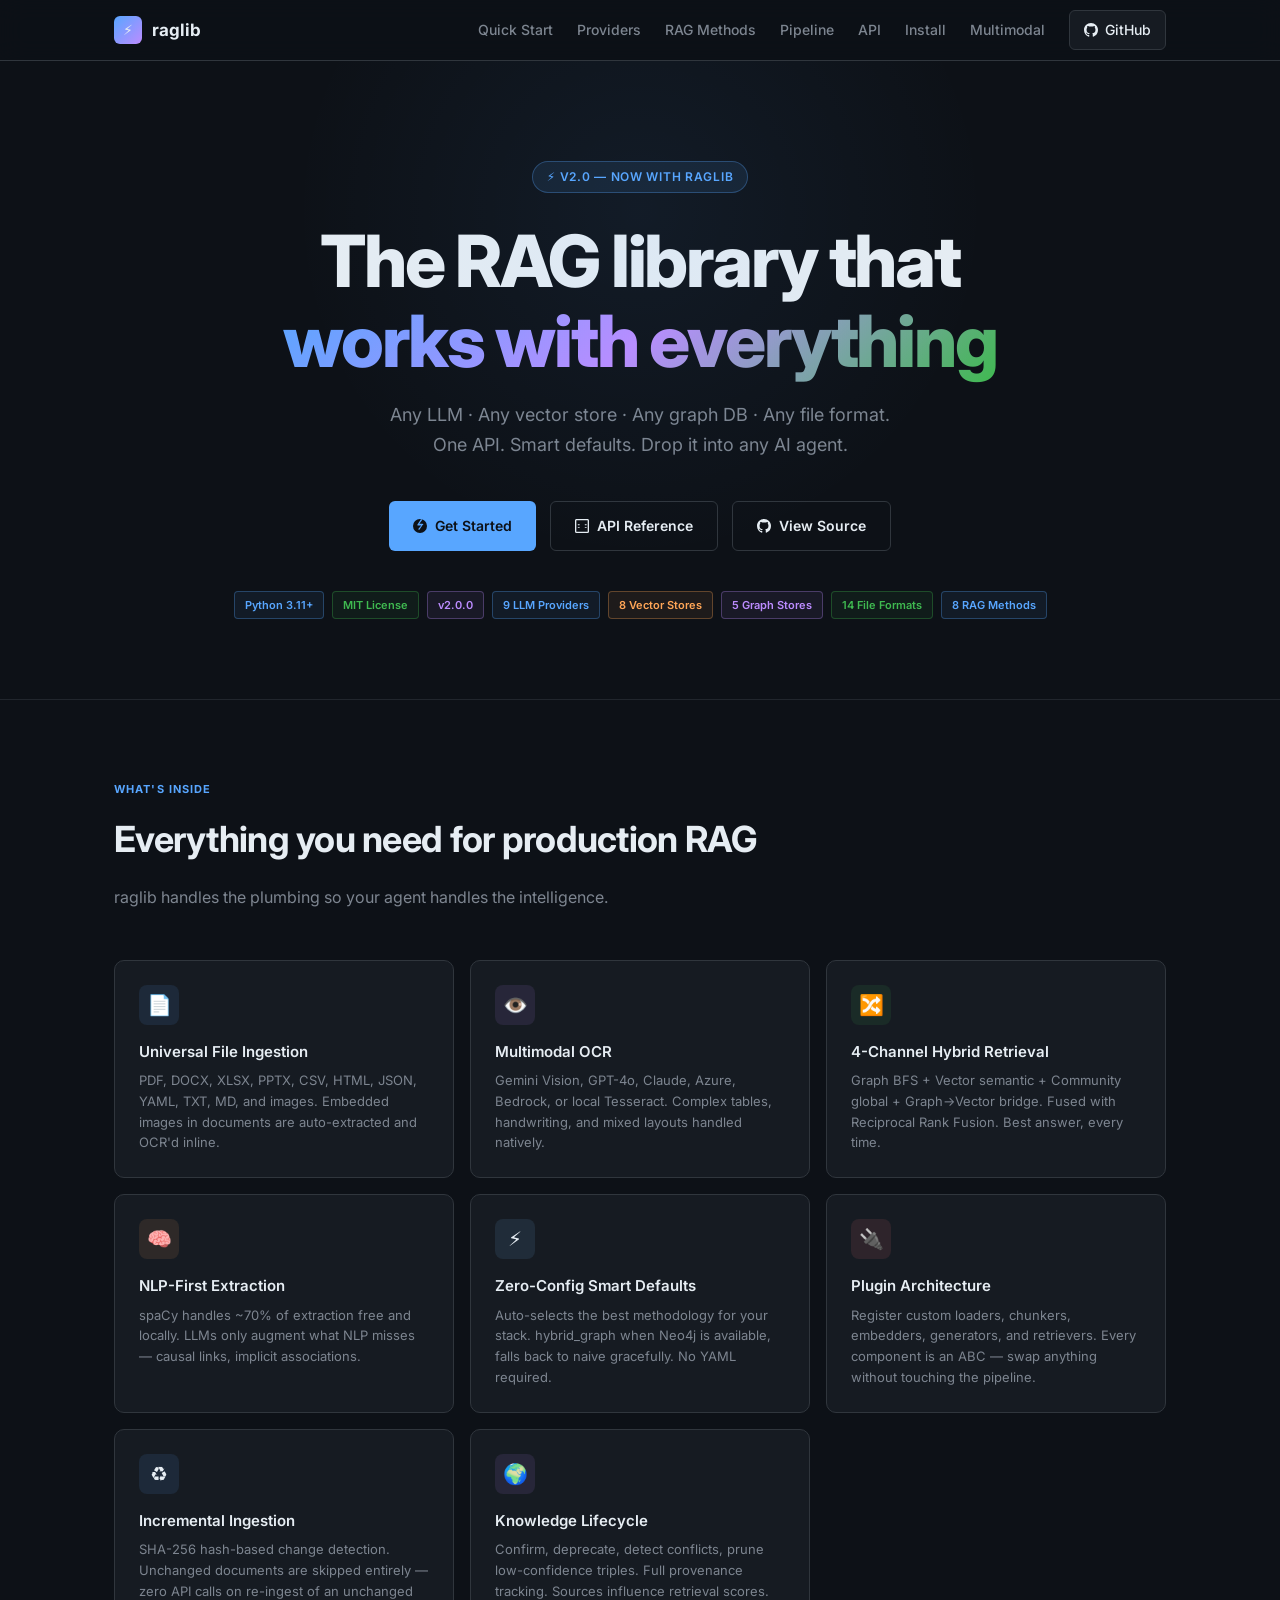
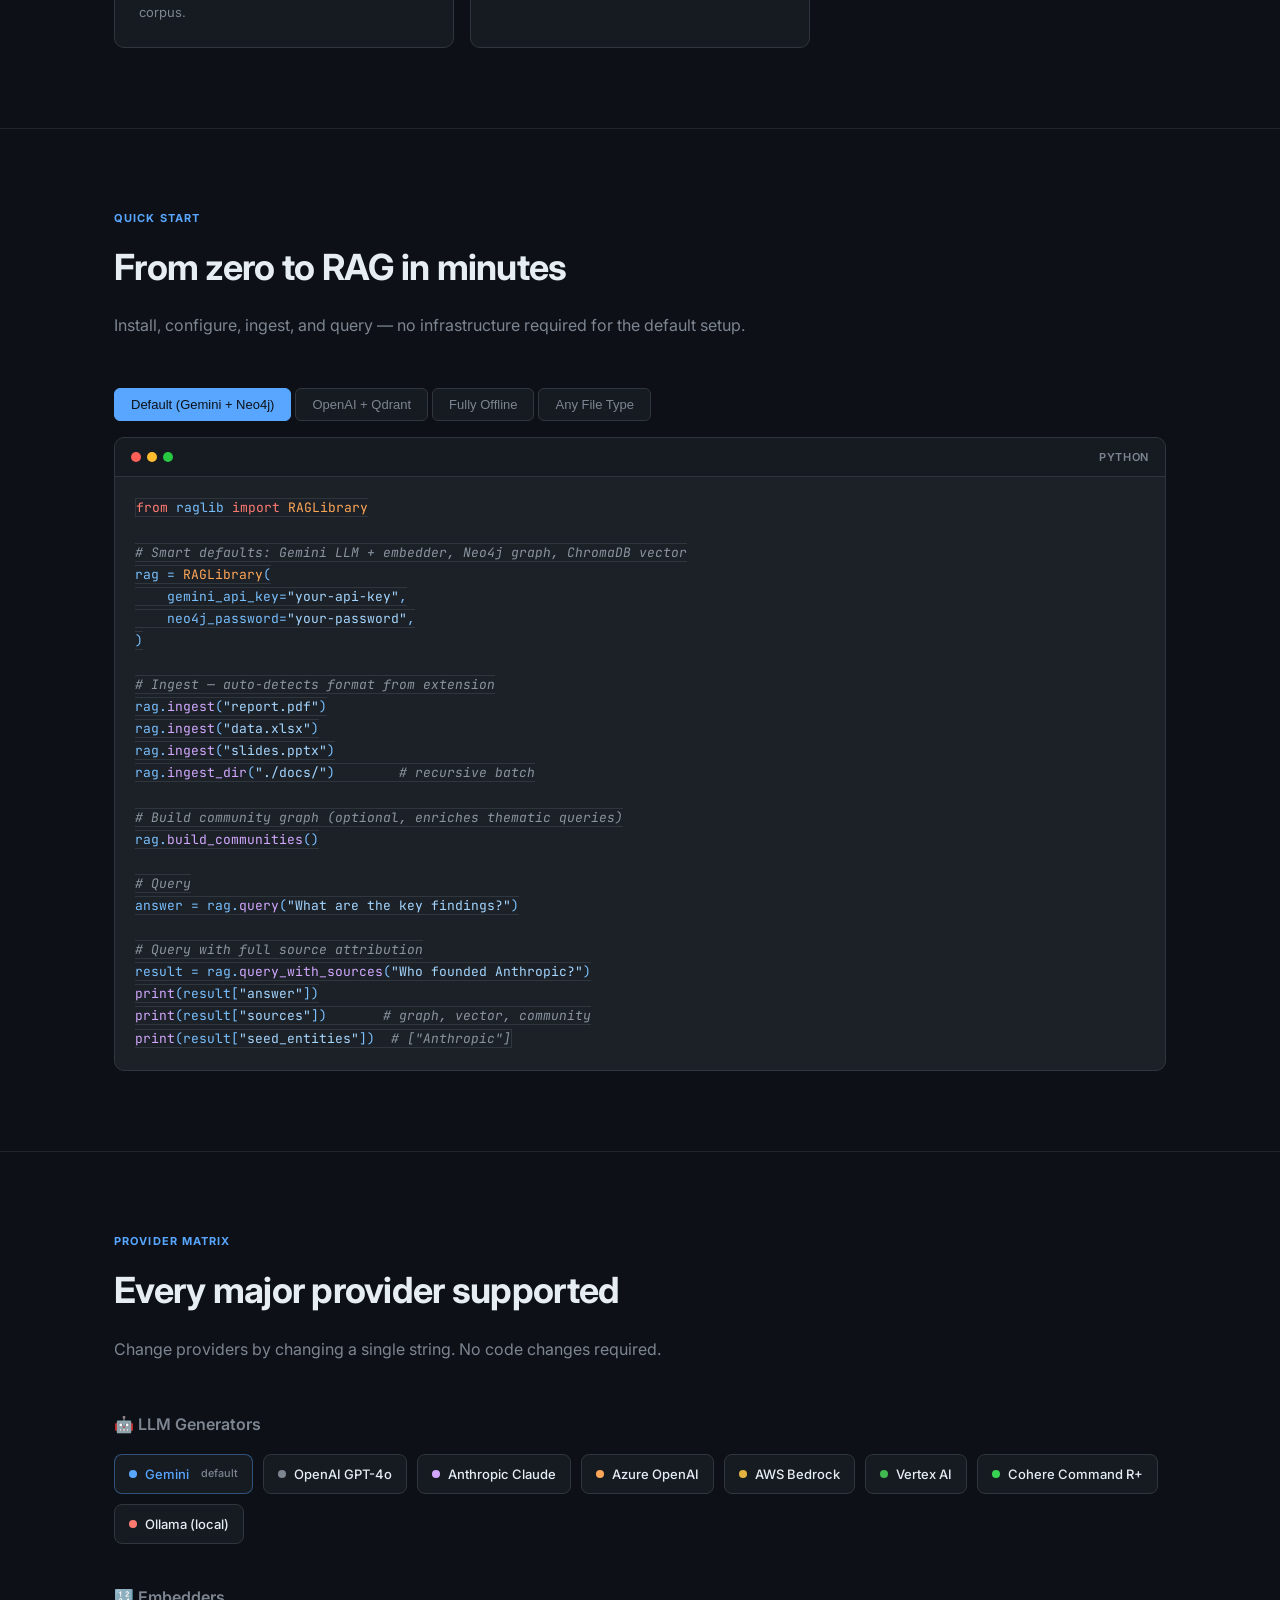
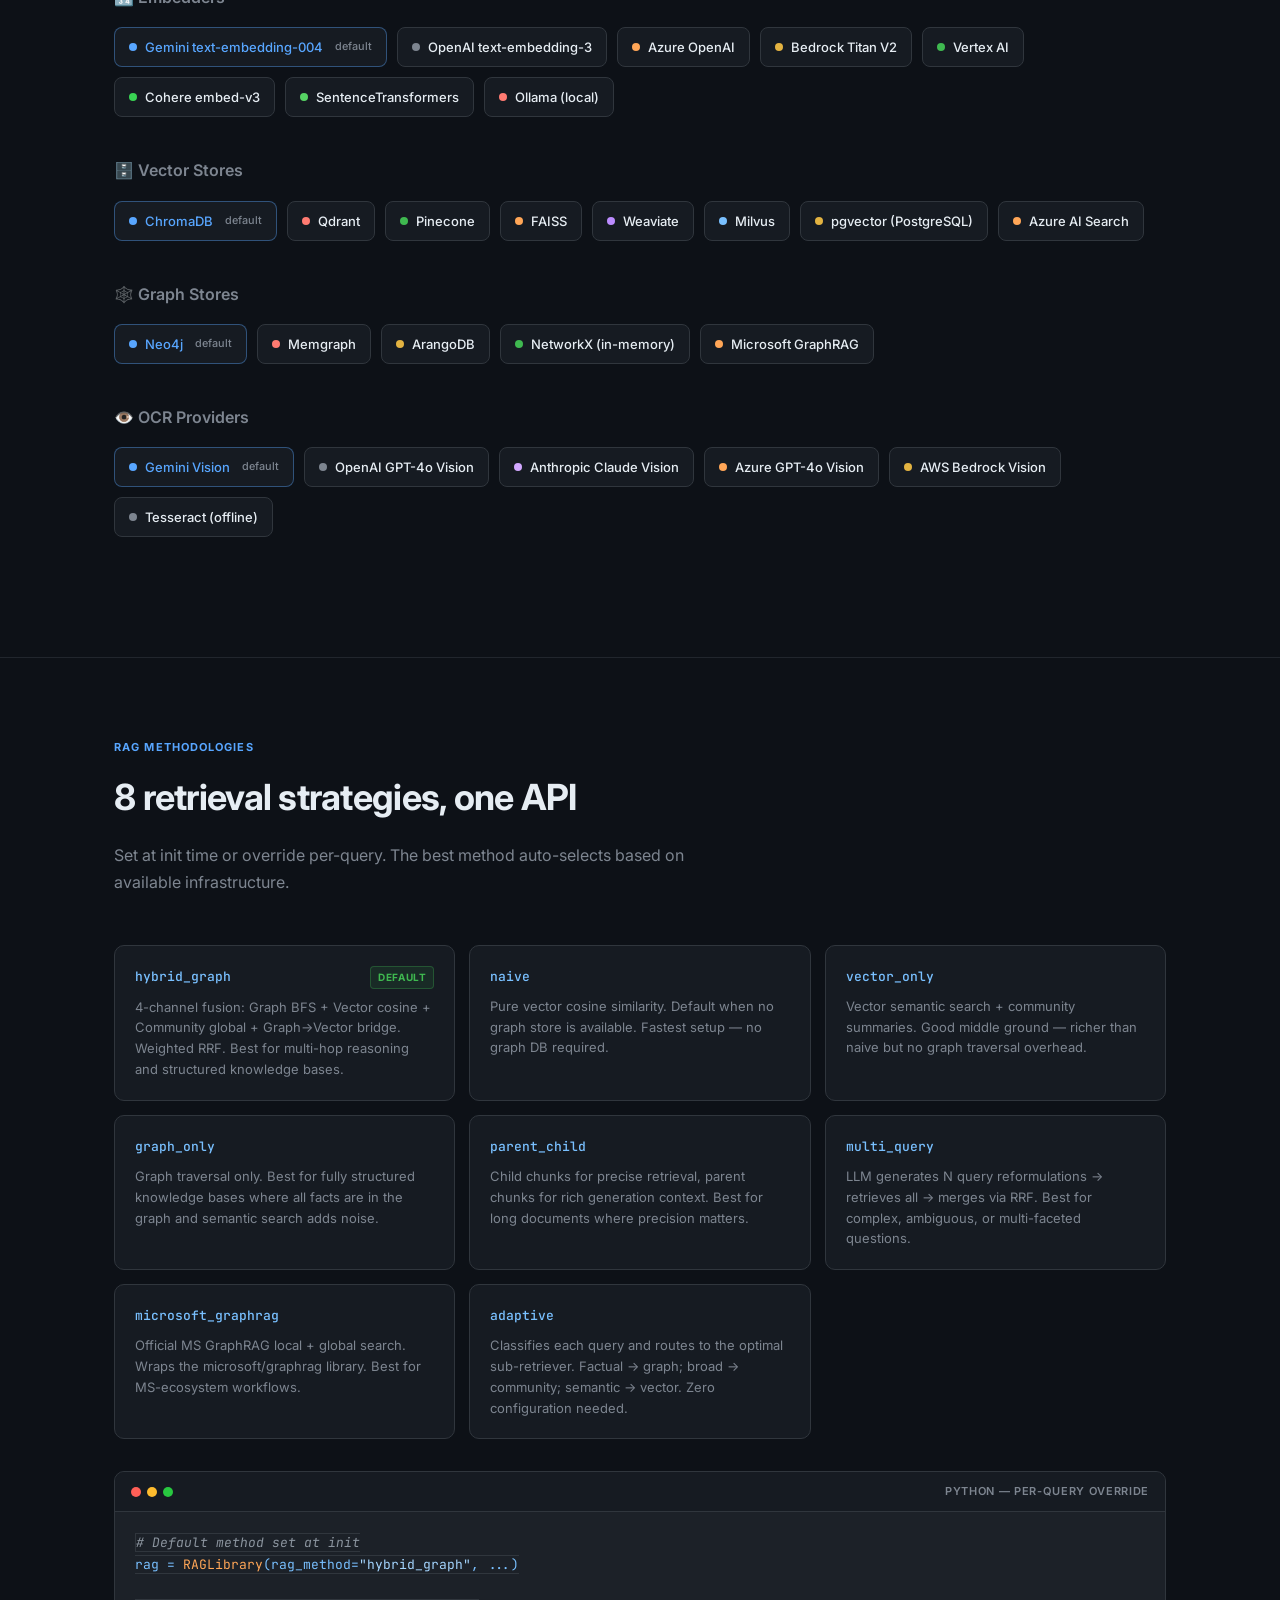
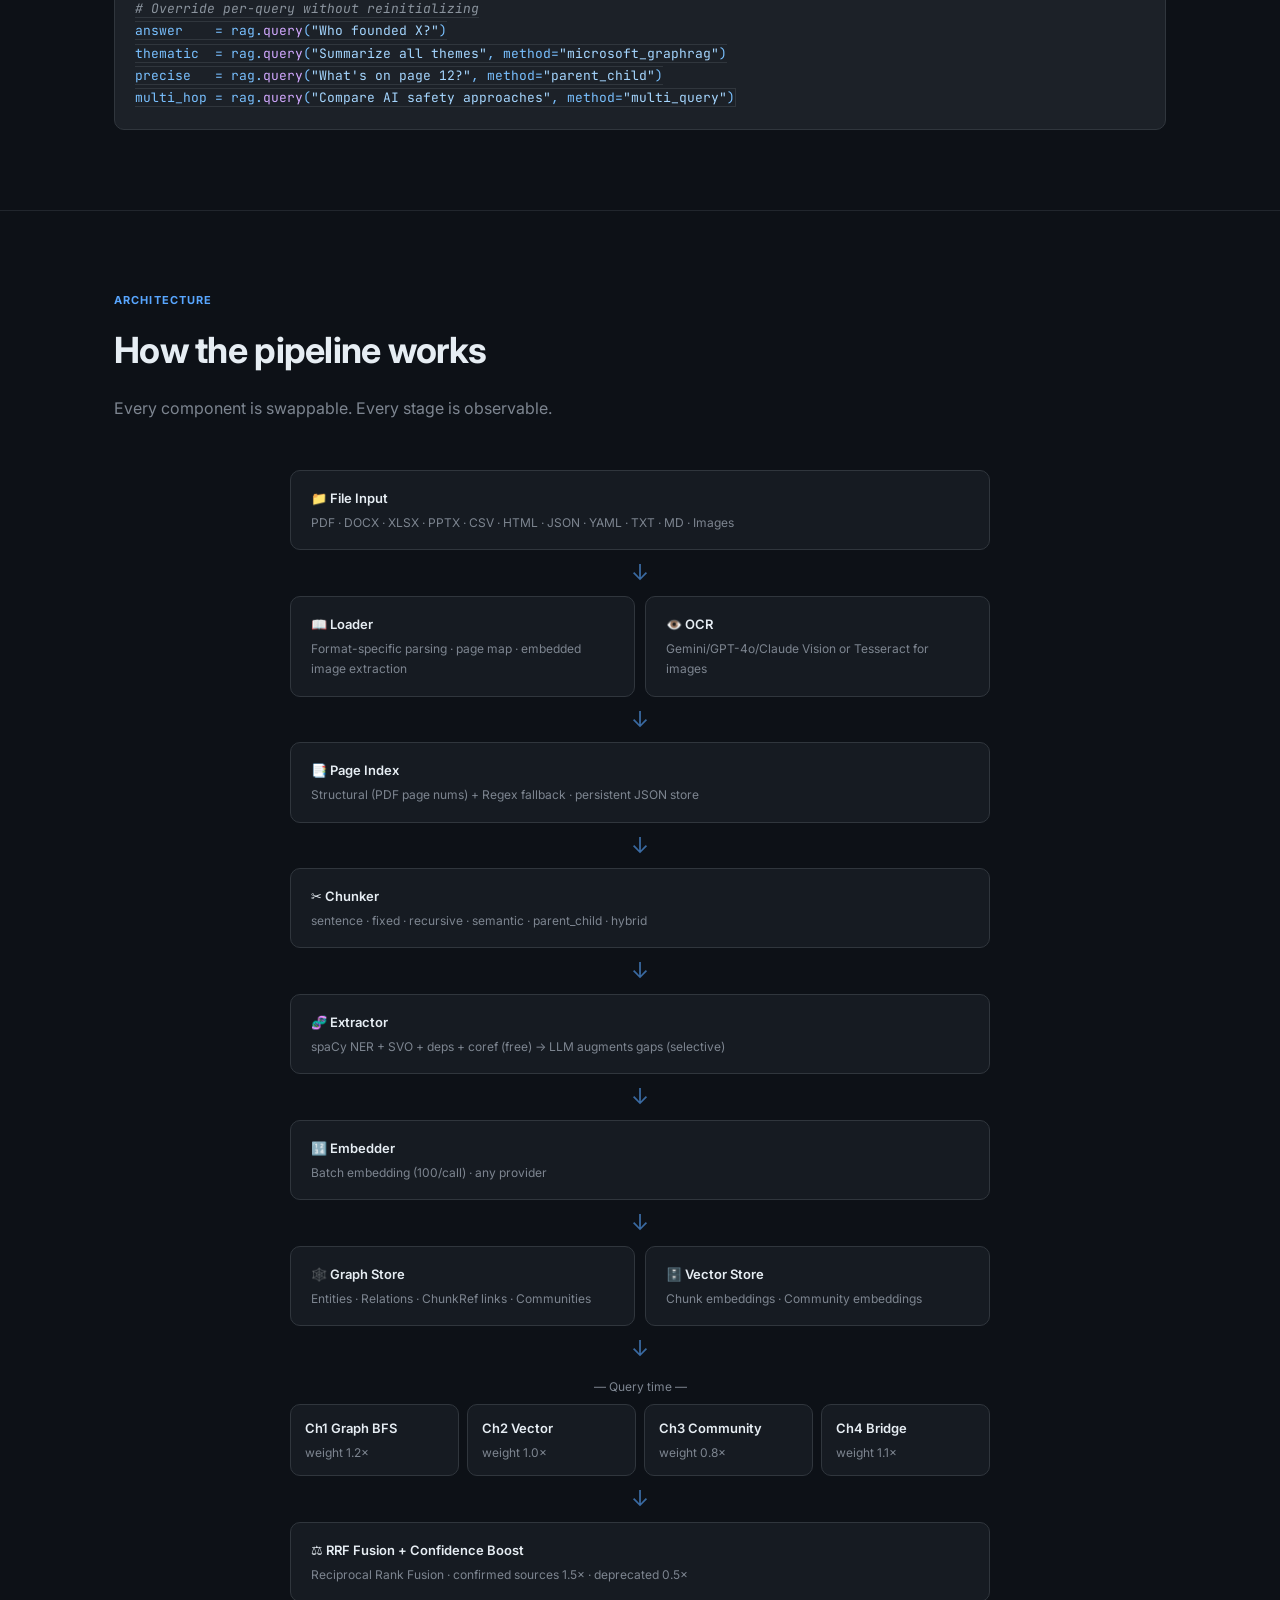
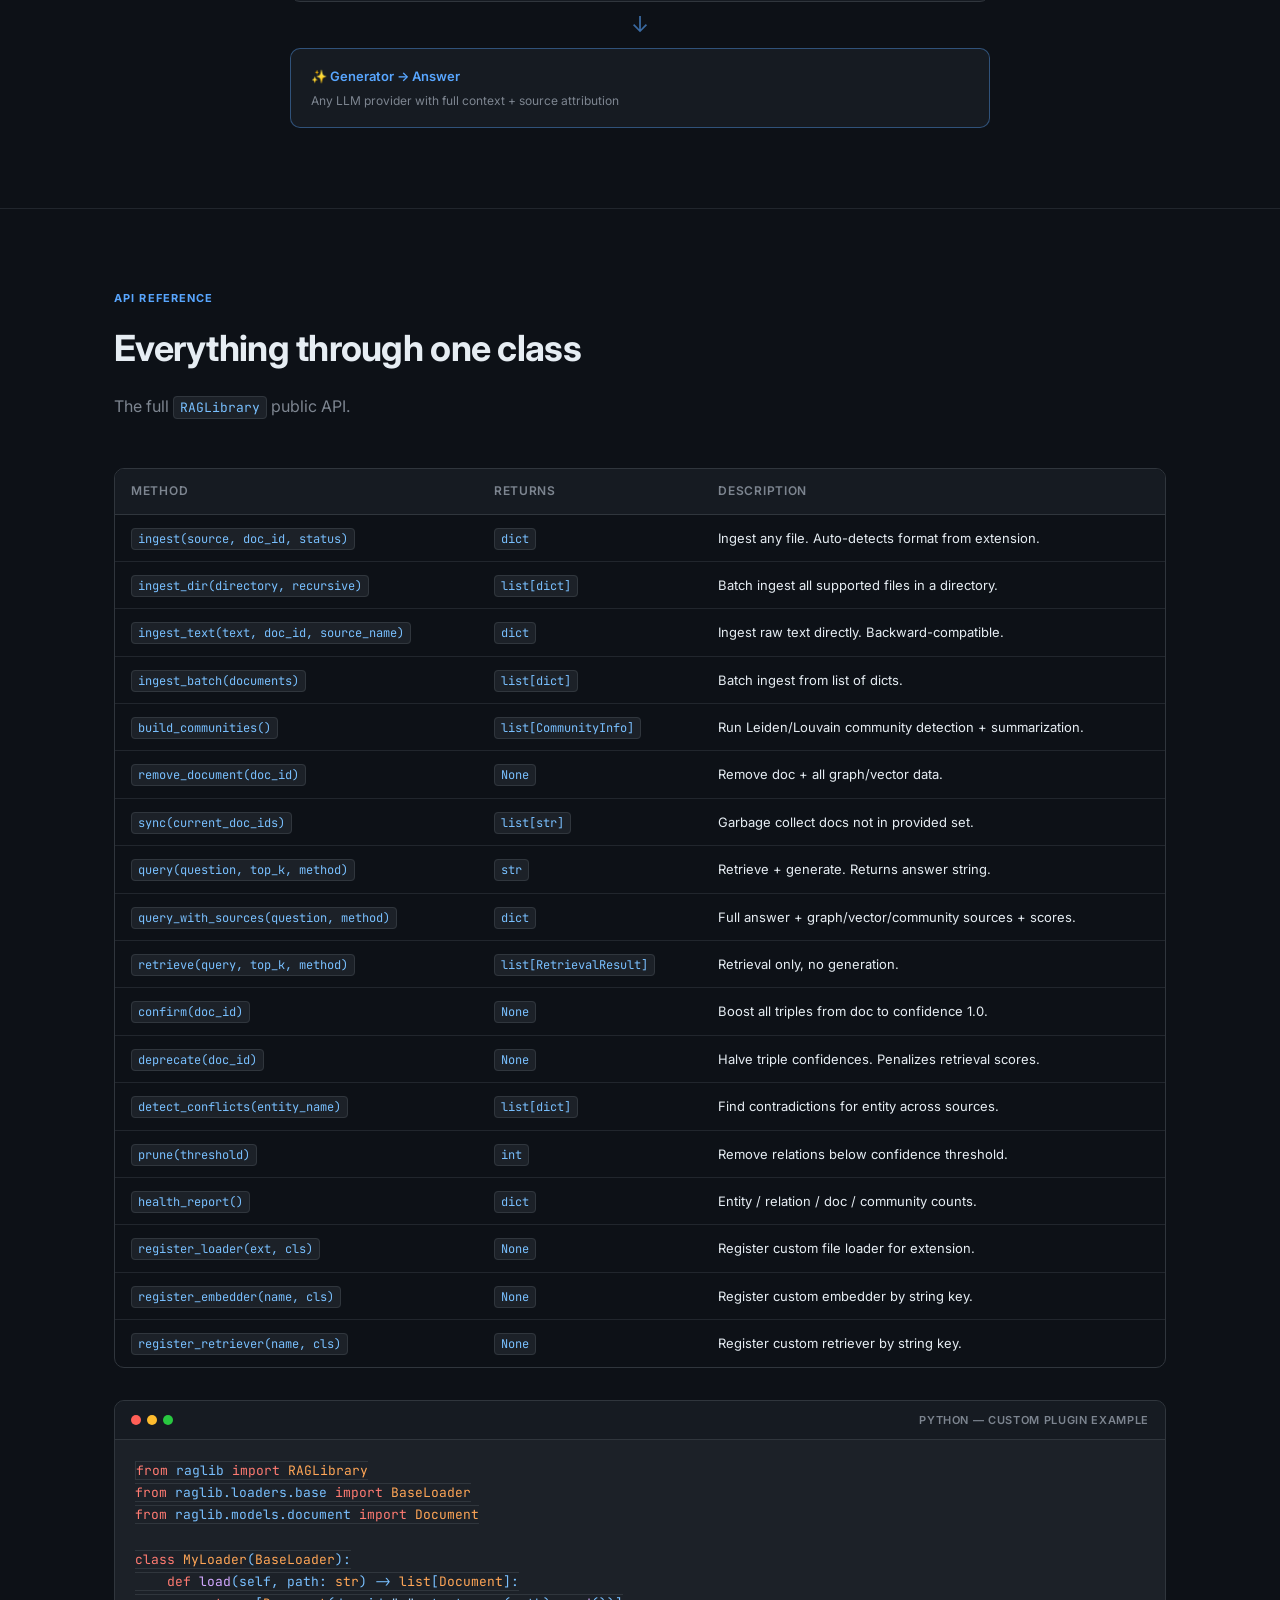
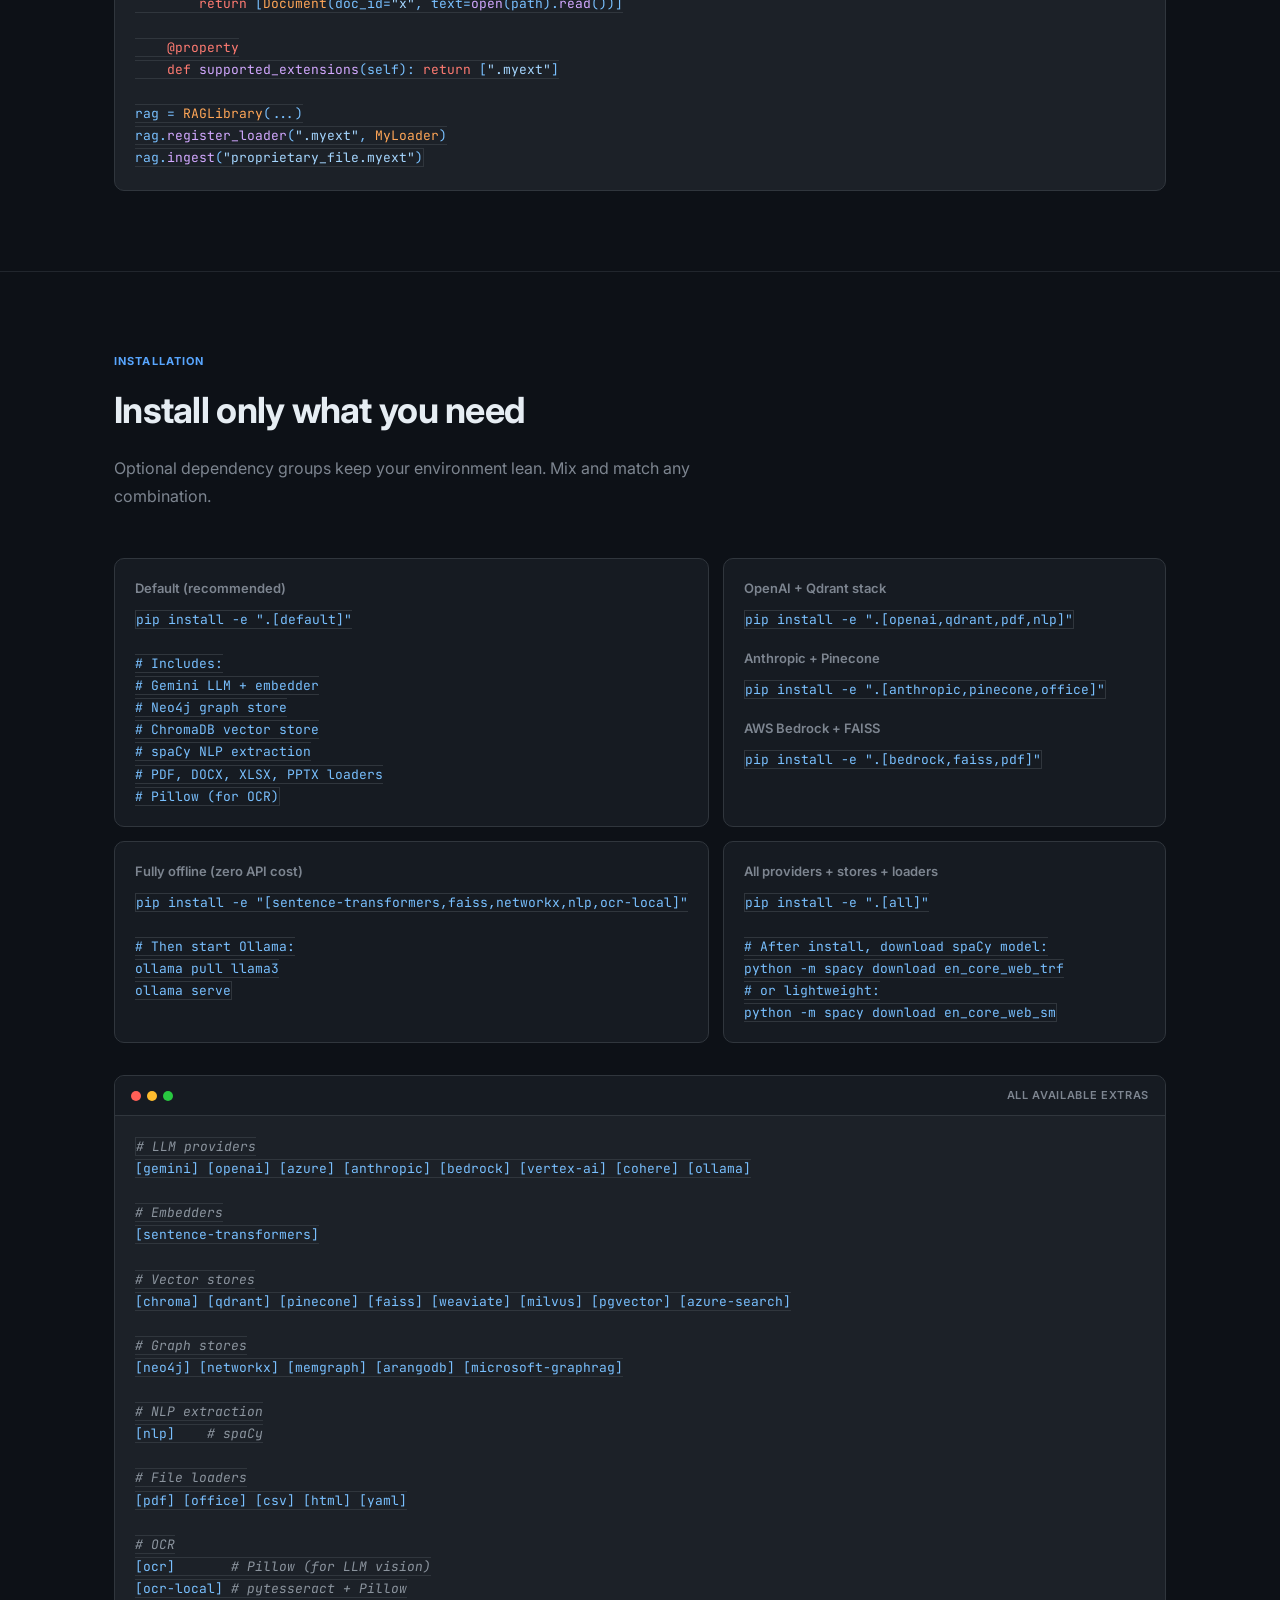
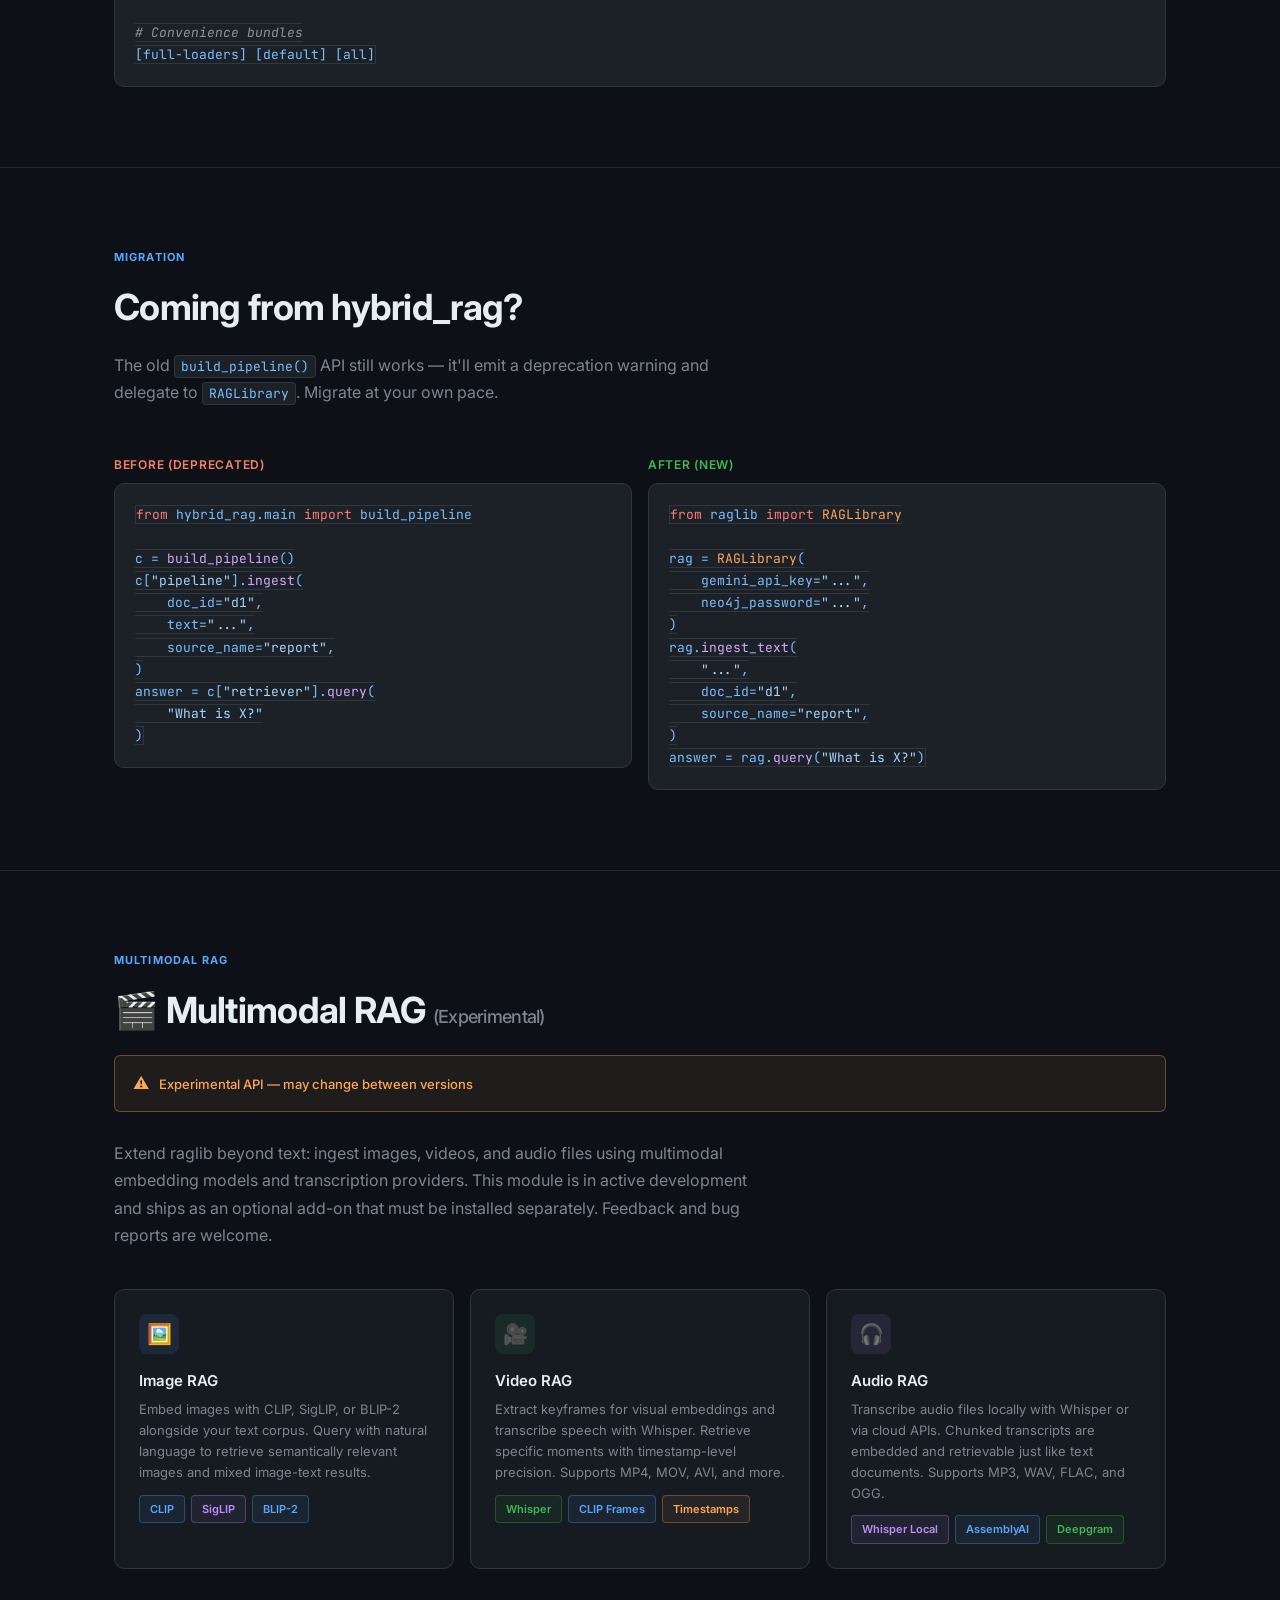
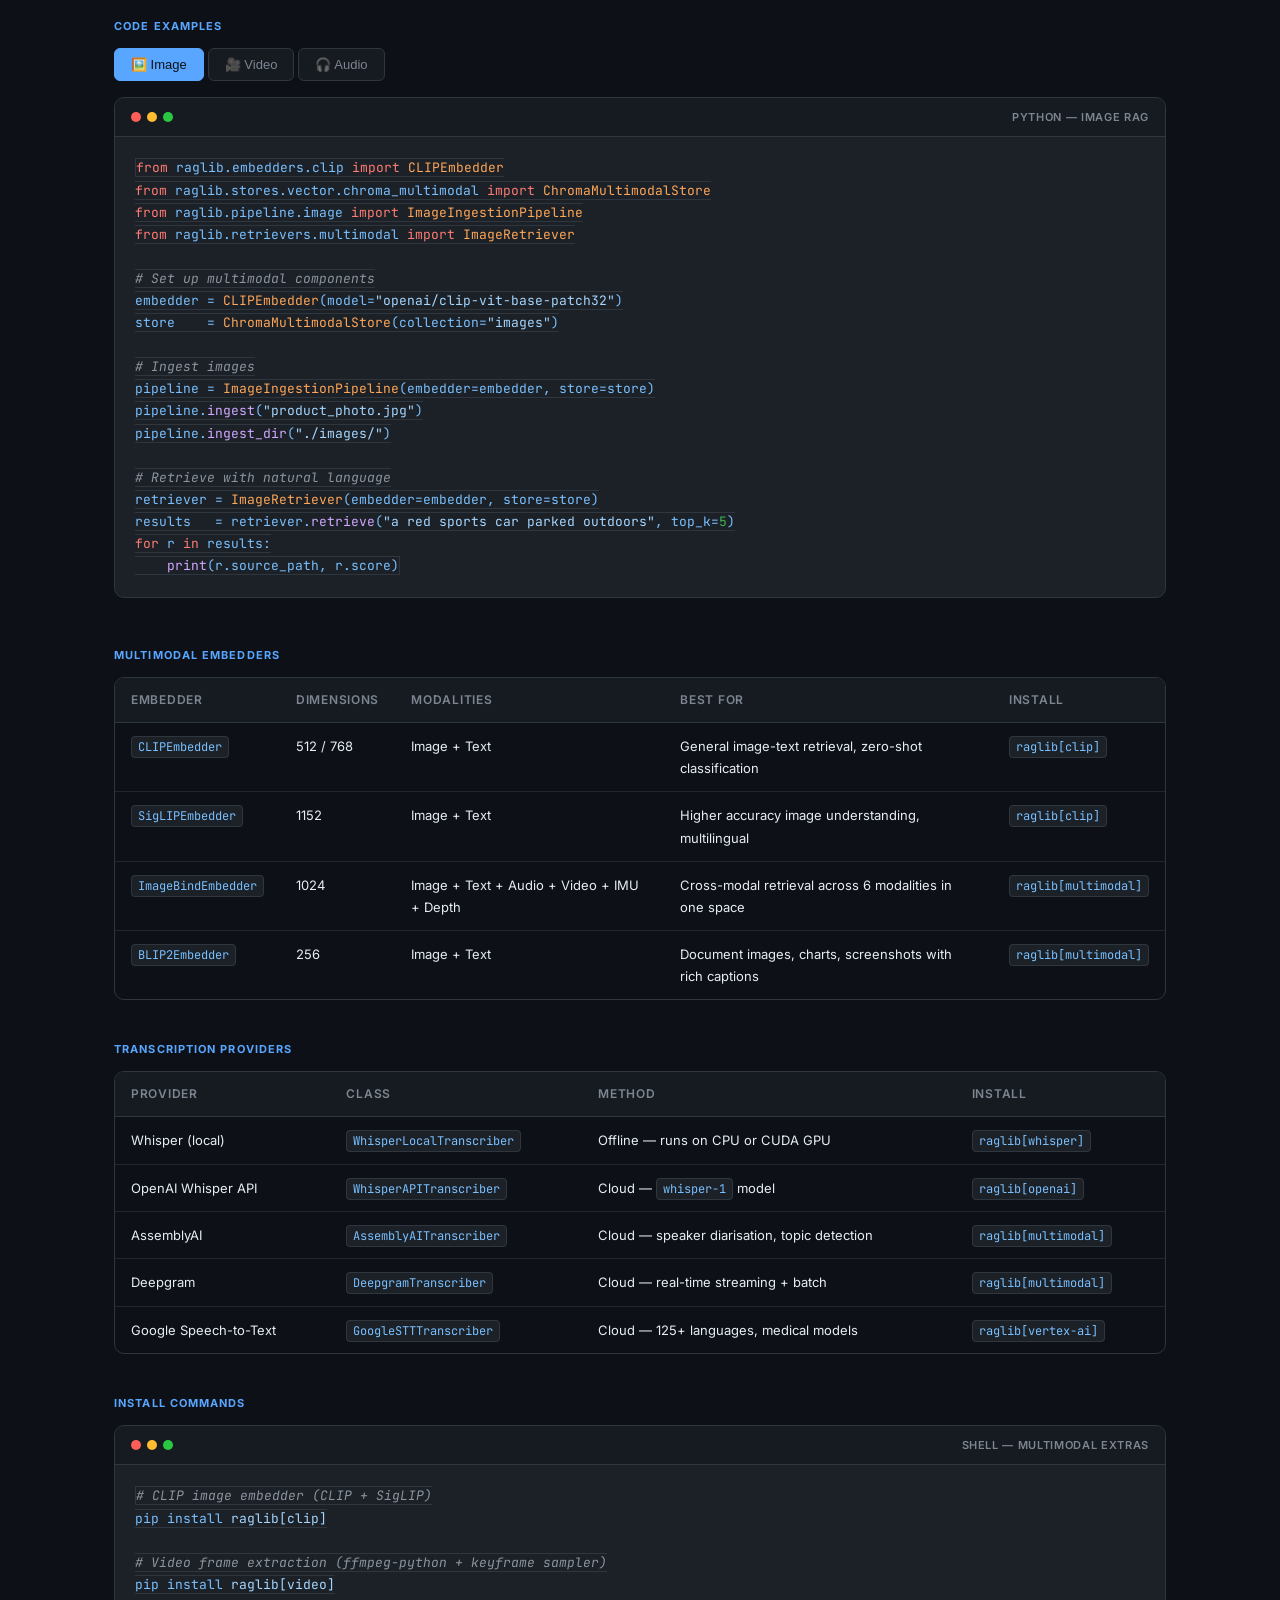
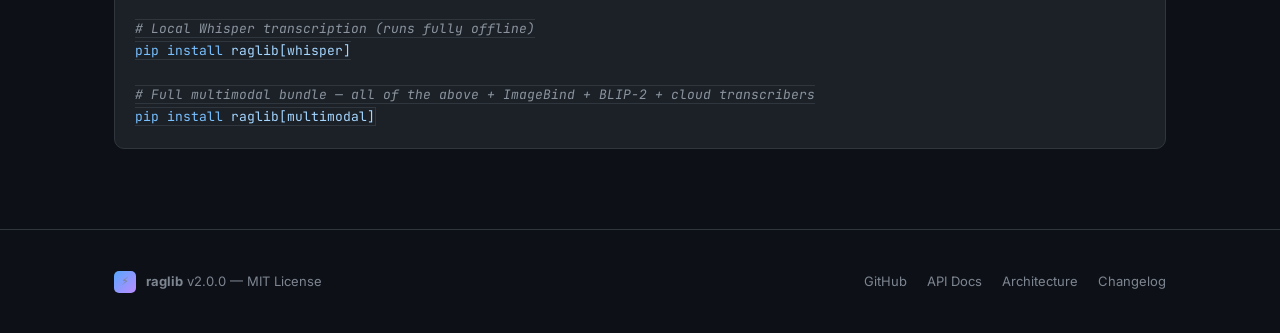
==== commit a3e25a72: "feat(multimodal): add transcribers for AWS, Google STT, and OpenAI Whisper - Implemented AWSTranscri" ====
--- a/docs/index.html
+++ b/docs/index.html
@@ -400,6 +400,7 @@
       <a href="#pipeline">Pipeline</a>
       <a href="#api">API</a>
       <a href="#install">Install</a>
+      <a href="#multimodal">Multimodal</a>
       <a href="https://github.com/yourname/graph-rag" class="nav-github">
         <svg width="14" height="14" viewBox="0 0 16 16" fill="currentColor">
           <path d="M8 0C3.58 0 0 3.58 0 8c0 3.54 2.29 6.53 5.47 7.59.4.07.55-.17.55-.38 0-.19-.01-.82-.01-1.49-2.01.37-2.53-.49-2.69-.94-.09-.23-.48-.94-.82-1.13-.28-.15-.68-.52-.01-.53.63-.01 1.08.58 1.23.82.72 1.21 1.87.87 2.33.66.07-.52.28-.87.51-1.07-1.78-.2-3.64-.89-3.64-3.95 0-.87.31-1.59.82-2.15-.08-.2-.36-1.02.08-2.12 0 0 .67-.21 2.2.82.64-.18 1.32-.27 2-.27.68 0 1.36.09 2 .27 1.53-1.04 2.2-.82 2.2-.82.44 1.1.16 1.92.08 2.12.51.56.82 1.27.82 2.15 0 3.07-1.87 3.75-3.65 3.95.29.25.54.73.54 1.48 0 1.07-.01 1.93-.01 2.2 0 .21.15.46.55.38A8.013 8.013 0 0016 8c0-4.42-3.58-8-8-8z"/>
@@ -1044,6 +1045,266 @@
   </div>
 </section>
 
+<!-- ── MULTIMODAL ─────────────────────────────────────────────────────────── -->
+<section id="multimodal">
+  <div class="container">
+    <div class="section-label">Multimodal RAG</div>
+    <h2>🎬 Multimodal RAG <span style="font-size:18px;font-weight:500;color:var(--text-muted)">(Experimental)</span></h2>
+
+    <!-- Warning banner -->
+    <div style="display:flex;align-items:center;gap:10px;padding:14px 18px;border-radius:var(--radius-sm);background:rgba(255,166,87,.08);border:1px solid rgba(255,166,87,.35);color:var(--accent-5);font-size:13px;font-weight:500;margin-bottom:28px">
+      <span style="font-size:16px">⚠️</span>
+      <span>Experimental API &mdash; may change between versions</span>
+    </div>
+
+    <p class="section-sub" style="margin-bottom:40px">
+      Extend raglib beyond text: ingest images, videos, and audio files using multimodal embedding models and
+      transcription providers. This module is in active development and ships as an optional add-on that must
+      be installed separately. Feedback and bug reports are welcome.
+    </p>
+
+    <!-- 3-column modality cards -->
+    <div class="features-grid" style="grid-template-columns:repeat(auto-fit,minmax(280px,1fr));margin-bottom:48px">
+      <div class="feature-card">
+        <div class="feature-icon" style="background:rgba(88,166,255,.1)">🖼️</div>
+        <h3>Image RAG</h3>
+        <p>Embed images with CLIP, SigLIP, or BLIP-2 alongside your text corpus. Query with natural language to retrieve semantically relevant images and mixed image-text results.</p>
+        <div style="margin-top:12px;display:flex;flex-wrap:wrap;gap:6px">
+          <span class="badge badge-blue">CLIP</span>
+          <span class="badge badge-purple">SigLIP</span>
+          <span class="badge badge-blue">BLIP-2</span>
+        </div>
+      </div>
+      <div class="feature-card">
+        <div class="feature-icon" style="background:rgba(63,185,80,.1)">🎥</div>
+        <h3>Video RAG</h3>
+        <p>Extract keyframes for visual embeddings and transcribe speech with Whisper. Retrieve specific moments with timestamp-level precision. Supports MP4, MOV, AVI, and more.</p>
+        <div style="margin-top:12px;display:flex;flex-wrap:wrap;gap:6px">
+          <span class="badge badge-green">Whisper</span>
+          <span class="badge badge-blue">CLIP Frames</span>
+          <span class="badge badge-orange">Timestamps</span>
+        </div>
+      </div>
+      <div class="feature-card">
+        <div class="feature-icon" style="background:rgba(188,140,255,.1)">🎧</div>
+        <h3>Audio RAG</h3>
+        <p>Transcribe audio files locally with Whisper or via cloud APIs. Chunked transcripts are embedded and retrievable just like text documents. Supports MP3, WAV, FLAC, and OGG.</p>
+        <div style="margin-top:12px;display:flex;flex-wrap:wrap;gap:6px">
+          <span class="badge badge-purple">Whisper Local</span>
+          <span class="badge badge-blue">AssemblyAI</span>
+          <span class="badge badge-green">Deepgram</span>
+        </div>
+      </div>
+    </div>
+
+    <!-- Code example tab switcher -->
+    <div class="section-label" style="margin-bottom:12px">Code Examples</div>
+    <div class="tabs" id="mm-tabs">
+      <button class="tab active" onclick="switchMMTab('image')">🖼️ Image</button>
+      <button class="tab" onclick="switchMMTab('video')">🎥 Video</button>
+      <button class="tab" onclick="switchMMTab('audio')">🎧 Audio</button>
+    </div>
+
+    <div id="mm-image" class="tab-panel active" style="margin-bottom:48px">
+      <div class="code-block">
+        <div class="code-header">
+          <div class="code-dots"><span class="dot-r"></span><span class="dot-y"></span><span class="dot-g"></span></div>
+          <span class="code-lang">python — Image RAG</span>
+        </div>
+        <pre><code><span class="kw">from</span> raglib.embedders.clip <span class="kw">import</span> <span class="cl">CLIPEmbedder</span>
+<span class="kw">from</span> raglib.stores.vector.chroma_multimodal <span class="kw">import</span> <span class="cl">ChromaMultimodalStore</span>
+<span class="kw">from</span> raglib.pipeline.image <span class="kw">import</span> <span class="cl">ImageIngestionPipeline</span>
+<span class="kw">from</span> raglib.retrievers.multimodal <span class="kw">import</span> <span class="cl">ImageRetriever</span>
+
+<span class="cm"># Set up multimodal components</span>
+<span class="nm">embedder</span> = <span class="cl">CLIPEmbedder</span>(<span class="nm">model</span>=<span class="st">"openai/clip-vit-base-patch32"</span>)
+<span class="nm">store</span>    = <span class="cl">ChromaMultimodalStore</span>(<span class="nm">collection</span>=<span class="st">"images"</span>)
+
+<span class="cm"># Ingest images</span>
+<span class="nm">pipeline</span> = <span class="cl">ImageIngestionPipeline</span>(<span class="nm">embedder</span>=<span class="nm">embedder</span>, <span class="nm">store</span>=<span class="nm">store</span>)
+<span class="nm">pipeline</span>.<span class="fn">ingest</span>(<span class="st">"product_photo.jpg"</span>)
+<span class="nm">pipeline</span>.<span class="fn">ingest_dir</span>(<span class="st">"./images/"</span>)
+
+<span class="cm"># Retrieve with natural language</span>
+<span class="nm">retriever</span> = <span class="cl">ImageRetriever</span>(<span class="nm">embedder</span>=<span class="nm">embedder</span>, <span class="nm">store</span>=<span class="nm">store</span>)
+<span class="nm">results</span>   = <span class="nm">retriever</span>.<span class="fn">retrieve</span>(<span class="st">"a red sports car parked outdoors"</span>, <span class="nm">top_k</span>=<span class="nb">5</span>)
+<span class="kw">for</span> <span class="nm">r</span> <span class="kw">in</span> <span class="nm">results</span>:
+    <span class="fn">print</span>(<span class="nm">r</span>.<span class="nm">source_path</span>, <span class="nm">r</span>.<span class="nm">score</span>)</code></pre>
+      </div>
+    </div>
+
+    <div id="mm-video" class="tab-panel" style="margin-bottom:48px">
+      <div class="code-block">
+        <div class="code-header">
+          <div class="code-dots"><span class="dot-r"></span><span class="dot-y"></span><span class="dot-g"></span></div>
+          <span class="code-lang">python — Video RAG</span>
+        </div>
+        <pre><code><span class="kw">from</span> raglib.embedders.clip <span class="kw">import</span> <span class="cl">CLIPEmbedder</span>
+<span class="kw">from</span> raglib.ocr.whisper_local <span class="kw">import</span> <span class="cl">WhisperLocalTranscriber</span>
+<span class="kw">from</span> raglib.pipeline.video <span class="kw">import</span> <span class="cl">VideoIngestionPipeline</span>
+<span class="kw">from</span> raglib.retrievers.video <span class="kw">import</span> <span class="cl">VideoRetriever</span>
+
+<span class="cm"># Extract keyframes (visual) + transcribe speech</span>
+<span class="nm">embedder</span>     = <span class="cl">CLIPEmbedder</span>(<span class="nm">model</span>=<span class="st">"openai/clip-vit-large-patch14"</span>)
+<span class="nm">transcriber</span>  = <span class="cl">WhisperLocalTranscriber</span>(<span class="nm">model_size</span>=<span class="st">"medium"</span>)
+
+<span class="nm">pipeline</span> = <span class="cl">VideoIngestionPipeline</span>(
+    <span class="nm">embedder</span>    =<span class="nm">embedder</span>,
+    <span class="nm">transcriber</span> =<span class="nm">transcriber</span>,
+    <span class="nm">frame_interval</span>=<span class="nb">2</span>,   <span class="cm"># extract 1 keyframe every 2 seconds</span>
+)
+<span class="nm">pipeline</span>.<span class="fn">ingest</span>(<span class="st">"product_demo.mp4"</span>)
+
+<span class="cm"># Retrieve with timestamp-level precision</span>
+<span class="nm">retriever</span> = <span class="cl">VideoRetriever</span>(<span class="nm">embedder</span>=<span class="nm">embedder</span>, <span class="nm">transcriber</span>=<span class="nm">transcriber</span>)
+<span class="nm">results</span>   = <span class="nm">retriever</span>.<span class="fn">retrieve</span>(<span class="st">"product unboxing scene"</span>, <span class="nm">top_k</span>=<span class="nb">3</span>)
+<span class="kw">for</span> <span class="nm">r</span> <span class="kw">in</span> <span class="nm">results</span>:
+    <span class="fn">print</span>(<span class="nb">f</span><span class="st">"[{r.timestamp_start:.1f}s – {r.timestamp_end:.1f}s] {r.transcript_snippet}"</span>)</code></pre>
+      </div>
+    </div>
+
+    <div id="mm-audio" class="tab-panel" style="margin-bottom:48px">
+      <div class="code-block">
+        <div class="code-header">
+          <div class="code-dots"><span class="dot-r"></span><span class="dot-y"></span><span class="dot-g"></span></div>
+          <span class="code-lang">python — Audio RAG</span>
+        </div>
+        <pre><code><span class="kw">from</span> raglib.ocr.whisper_local <span class="kw">import</span> <span class="cl">WhisperLocalTranscriber</span>
+<span class="kw">from</span> raglib.pipeline.audio <span class="kw">import</span> <span class="cl">AudioIngestionPipeline</span>
+<span class="kw">from</span> raglib.retrievers.audio <span class="kw">import</span> <span class="cl">AudioRetriever</span>
+
+<span class="cm"># Transcribe audio locally — no API keys required</span>
+<span class="nm">transcriber</span> = <span class="cl">WhisperLocalTranscriber</span>(<span class="nm">model_size</span>=<span class="st">"large-v3"</span>, <span class="nm">language</span>=<span class="st">"en"</span>)
+
+<span class="nm">pipeline</span> = <span class="cl">AudioIngestionPipeline</span>(<span class="nm">transcriber</span>=<span class="nm">transcriber</span>)
+<span class="nm">pipeline</span>.<span class="fn">ingest</span>(<span class="st">"earnings_call.mp3"</span>)
+<span class="nm">pipeline</span>.<span class="fn">ingest</span>(<span class="st">"interview.wav"</span>)
+<span class="nm">pipeline</span>.<span class="fn">ingest_dir</span>(<span class="st">"./podcasts/"</span>)     <span class="cm"># batch</span>
+
+<span class="cm"># Retrieve transcript segments by meaning</span>
+<span class="nm">retriever</span> = <span class="cl">AudioRetriever</span>(<span class="nm">transcriber</span>=<span class="nm">transcriber</span>)
+<span class="nm">results</span>   = <span class="nm">retriever</span>.<span class="fn">retrieve</span>(<span class="st">"revenue guidance for next quarter"</span>, <span class="nm">top_k</span>=<span class="nb">5</span>)
+<span class="kw">for</span> <span class="nm">r</span> <span class="kw">in</span> <span class="nm">results</span>:
+    <span class="fn">print</span>(<span class="nb">f</span><span class="st">"[{r.source}] score={r.score:.3f}"</span>)
+    <span class="fn">print</span>(<span class="nm">r</span>.<span class="nm">text</span>)</code></pre>
+      </div>
+    </div>
+
+    <!-- Multimodal embedders table -->
+    <div class="section-label" style="margin-bottom:12px">Multimodal Embedders</div>
+    <div class="table-wrap" style="margin-bottom:40px">
+      <table>
+        <thead>
+          <tr>
+            <th>Embedder</th>
+            <th>Dimensions</th>
+            <th>Modalities</th>
+            <th>Best For</th>
+            <th>Install</th>
+          </tr>
+        </thead>
+        <tbody>
+          <tr>
+            <td><code>CLIPEmbedder</code></td>
+            <td>512 / 768</td>
+            <td>Image + Text</td>
+            <td>General image-text retrieval, zero-shot classification</td>
+            <td><code>raglib[clip]</code></td>
+          </tr>
+          <tr>
+            <td><code>SigLIPEmbedder</code></td>
+            <td>1152</td>
+            <td>Image + Text</td>
+            <td>Higher accuracy image understanding, multilingual</td>
+            <td><code>raglib[clip]</code></td>
+          </tr>
+          <tr>
+            <td><code>ImageBindEmbedder</code></td>
+            <td>1024</td>
+            <td>Image + Text + Audio + Video + IMU + Depth</td>
+            <td>Cross-modal retrieval across 6 modalities in one space</td>
+            <td><code>raglib[multimodal]</code></td>
+          </tr>
+          <tr>
+            <td><code>BLIP2Embedder</code></td>
+            <td>256</td>
+            <td>Image + Text</td>
+            <td>Document images, charts, screenshots with rich captions</td>
+            <td><code>raglib[multimodal]</code></td>
+          </tr>
+        </tbody>
+      </table>
+    </div>
+
+    <!-- Transcription providers table -->
+    <div class="section-label" style="margin-bottom:12px">Transcription Providers</div>
+    <div class="table-wrap" style="margin-bottom:40px">
+      <table>
+        <thead>
+          <tr>
+            <th>Provider</th>
+            <th>Class</th>
+            <th>Method</th>
+            <th>Install</th>
+          </tr>
+        </thead>
+        <tbody>
+          <tr>
+            <td>Whisper (local)</td>
+            <td><code>WhisperLocalTranscriber</code></td>
+            <td>Offline — runs on CPU or CUDA GPU</td>
+            <td><code>raglib[whisper]</code></td>
+          </tr>
+          <tr>
+            <td>OpenAI Whisper API</td>
+            <td><code>WhisperAPITranscriber</code></td>
+            <td>Cloud — <code>whisper-1</code> model</td>
+            <td><code>raglib[openai]</code></td>
+          </tr>
+          <tr>
+            <td>AssemblyAI</td>
+            <td><code>AssemblyAITranscriber</code></td>
+            <td>Cloud — speaker diarisation, topic detection</td>
+            <td><code>raglib[multimodal]</code></td>
+          </tr>
+          <tr>
+            <td>Deepgram</td>
+            <td><code>DeepgramTranscriber</code></td>
+            <td>Cloud — real-time streaming + batch</td>
+            <td><code>raglib[multimodal]</code></td>
+          </tr>
+          <tr>
+            <td>Google Speech-to-Text</td>
+            <td><code>GoogleSTTTranscriber</code></td>
+            <td>Cloud — 125+ languages, medical models</td>
+            <td><code>raglib[vertex-ai]</code></td>
+          </tr>
+        </tbody>
+      </table>
+    </div>
+
+    <!-- Install commands -->
+    <div class="section-label" style="margin-bottom:12px">Install Commands</div>
+    <div class="code-block">
+      <div class="code-header">
+        <div class="code-dots"><span class="dot-r"></span><span class="dot-y"></span><span class="dot-g"></span></div>
+        <span class="code-lang">shell — multimodal extras</span>
+      </div>
+      <pre><code><span class="cm"># CLIP image embedder (CLIP + SigLIP)</span>
+pip install <span class="st">raglib[clip]</span>
+
+<span class="cm"># Video frame extraction (ffmpeg-python + keyframe sampler)</span>
+pip install <span class="st">raglib[video]</span>
+
+<span class="cm"># Local Whisper transcription (runs fully offline)</span>
+pip install <span class="st">raglib[whisper]</span>
+
+<span class="cm"># Full multimodal bundle — all of the above + ImageBind + BLIP-2 + cloud transcribers</span>
+pip install <span class="st">raglib[multimodal]</span></code></pre>
+    </div>
+  </div>
+</section>
+
 <!-- ── FOOTER ────────────────────────────────────────────────────────────── -->
 <footer>
   <div class="container footer-inner">
@@ -1072,6 +1333,17 @@
     tabs.forEach((t, i) => {
       t.classList.toggle('active', names[i] === name);
     });
+  }
+
+  /* ── Multimodal tab switcher ──────────────────────────────────────────── */
+  function switchMMTab(name) {
+    ['image', 'video', 'audio'].forEach(n => {
+      const panel = document.getElementById('mm-' + n);
+      if (panel) panel.classList.toggle('active', n === name);
+    });
+    const tabs = document.querySelectorAll('#mm-tabs .tab');
+    const names = ['image', 'video', 'audio'];
+    tabs.forEach((t, i) => t.classList.toggle('active', names[i] === name));
   }
 
   /* ── Smooth nav active state ──────────────────────────────────────────── */
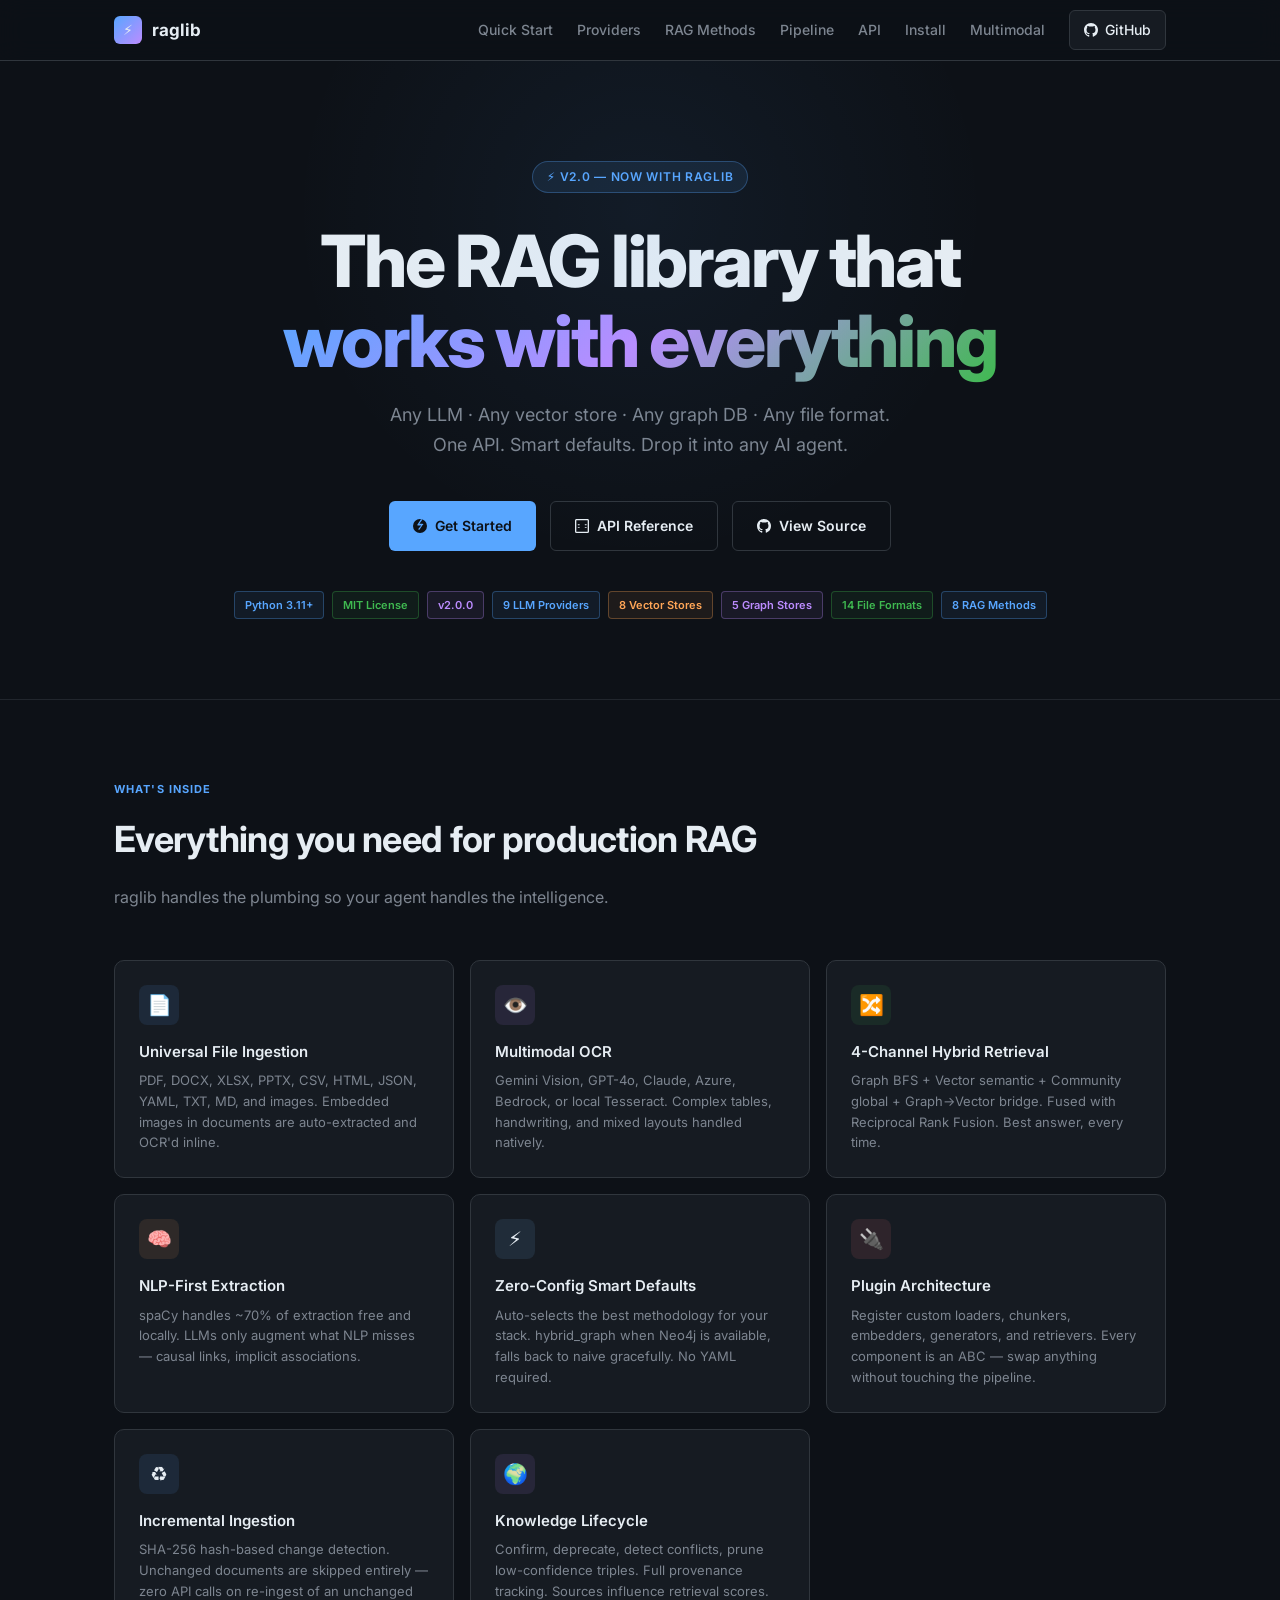
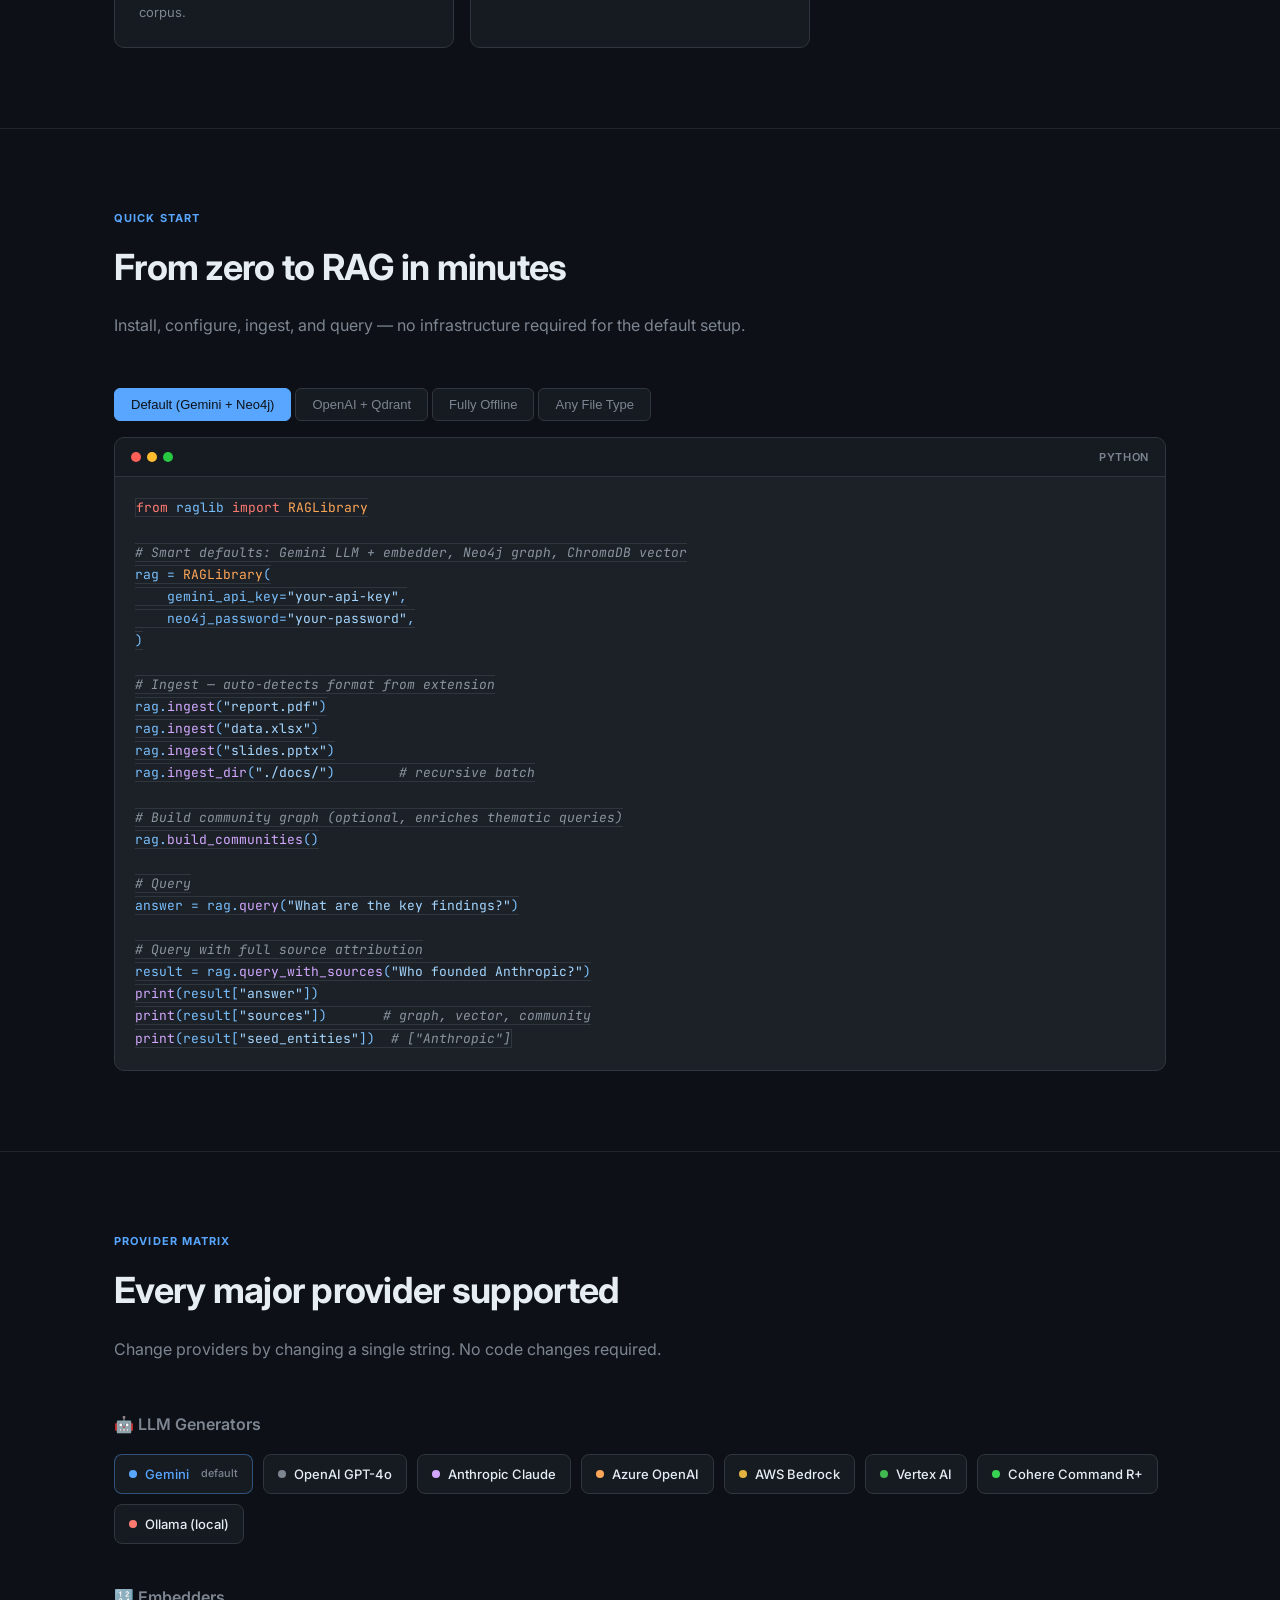
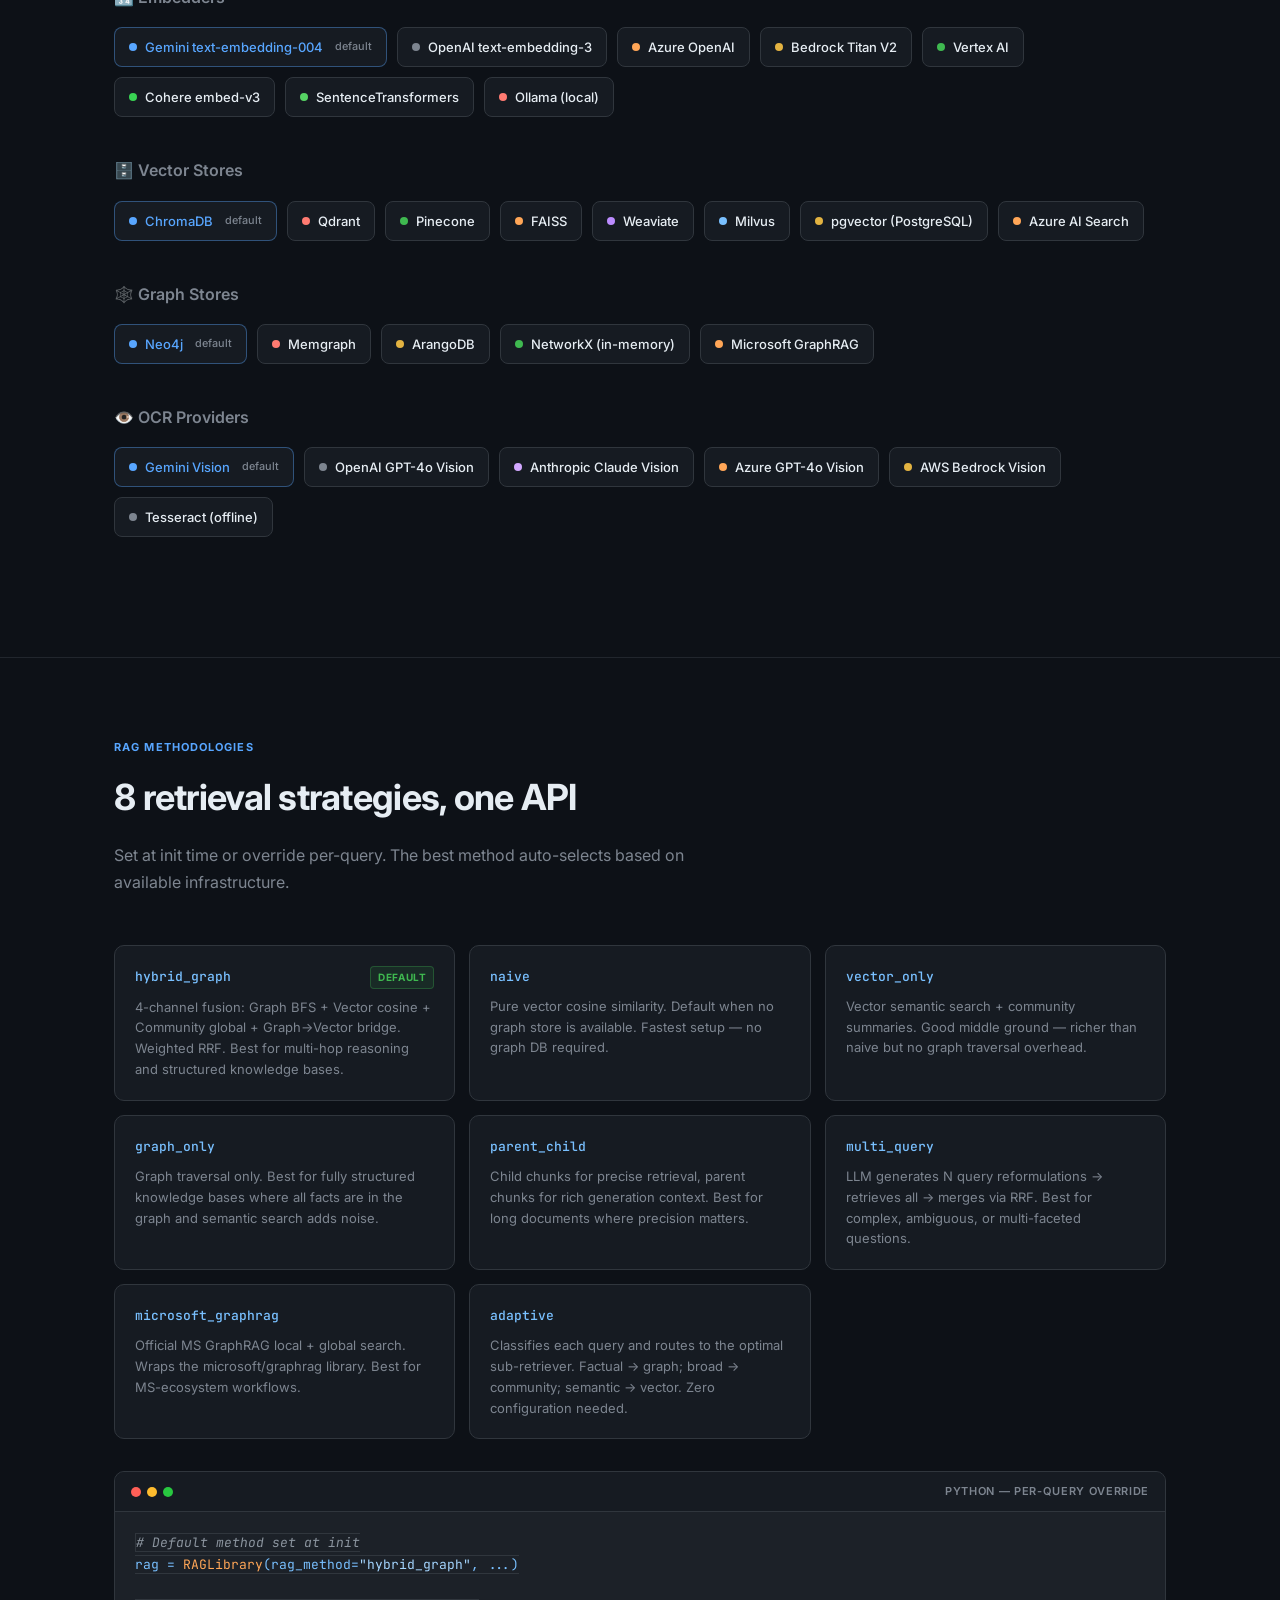
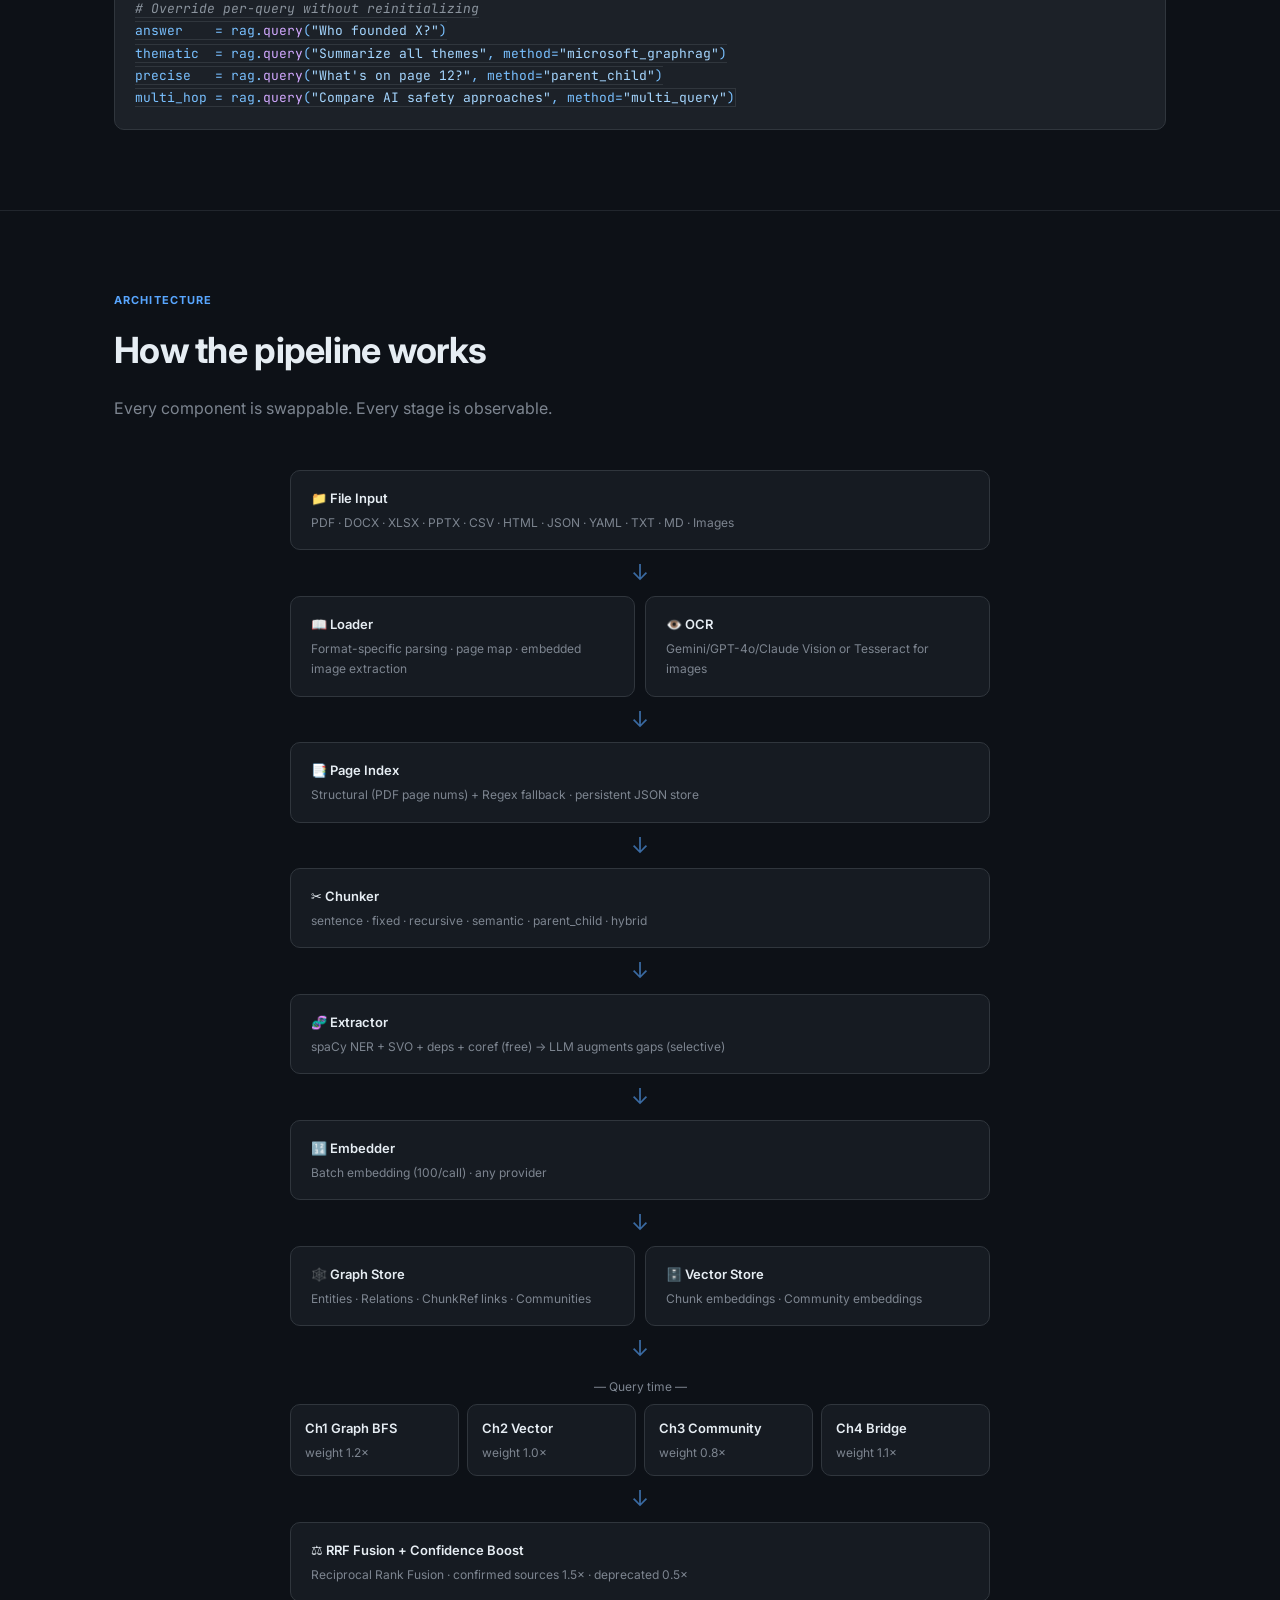
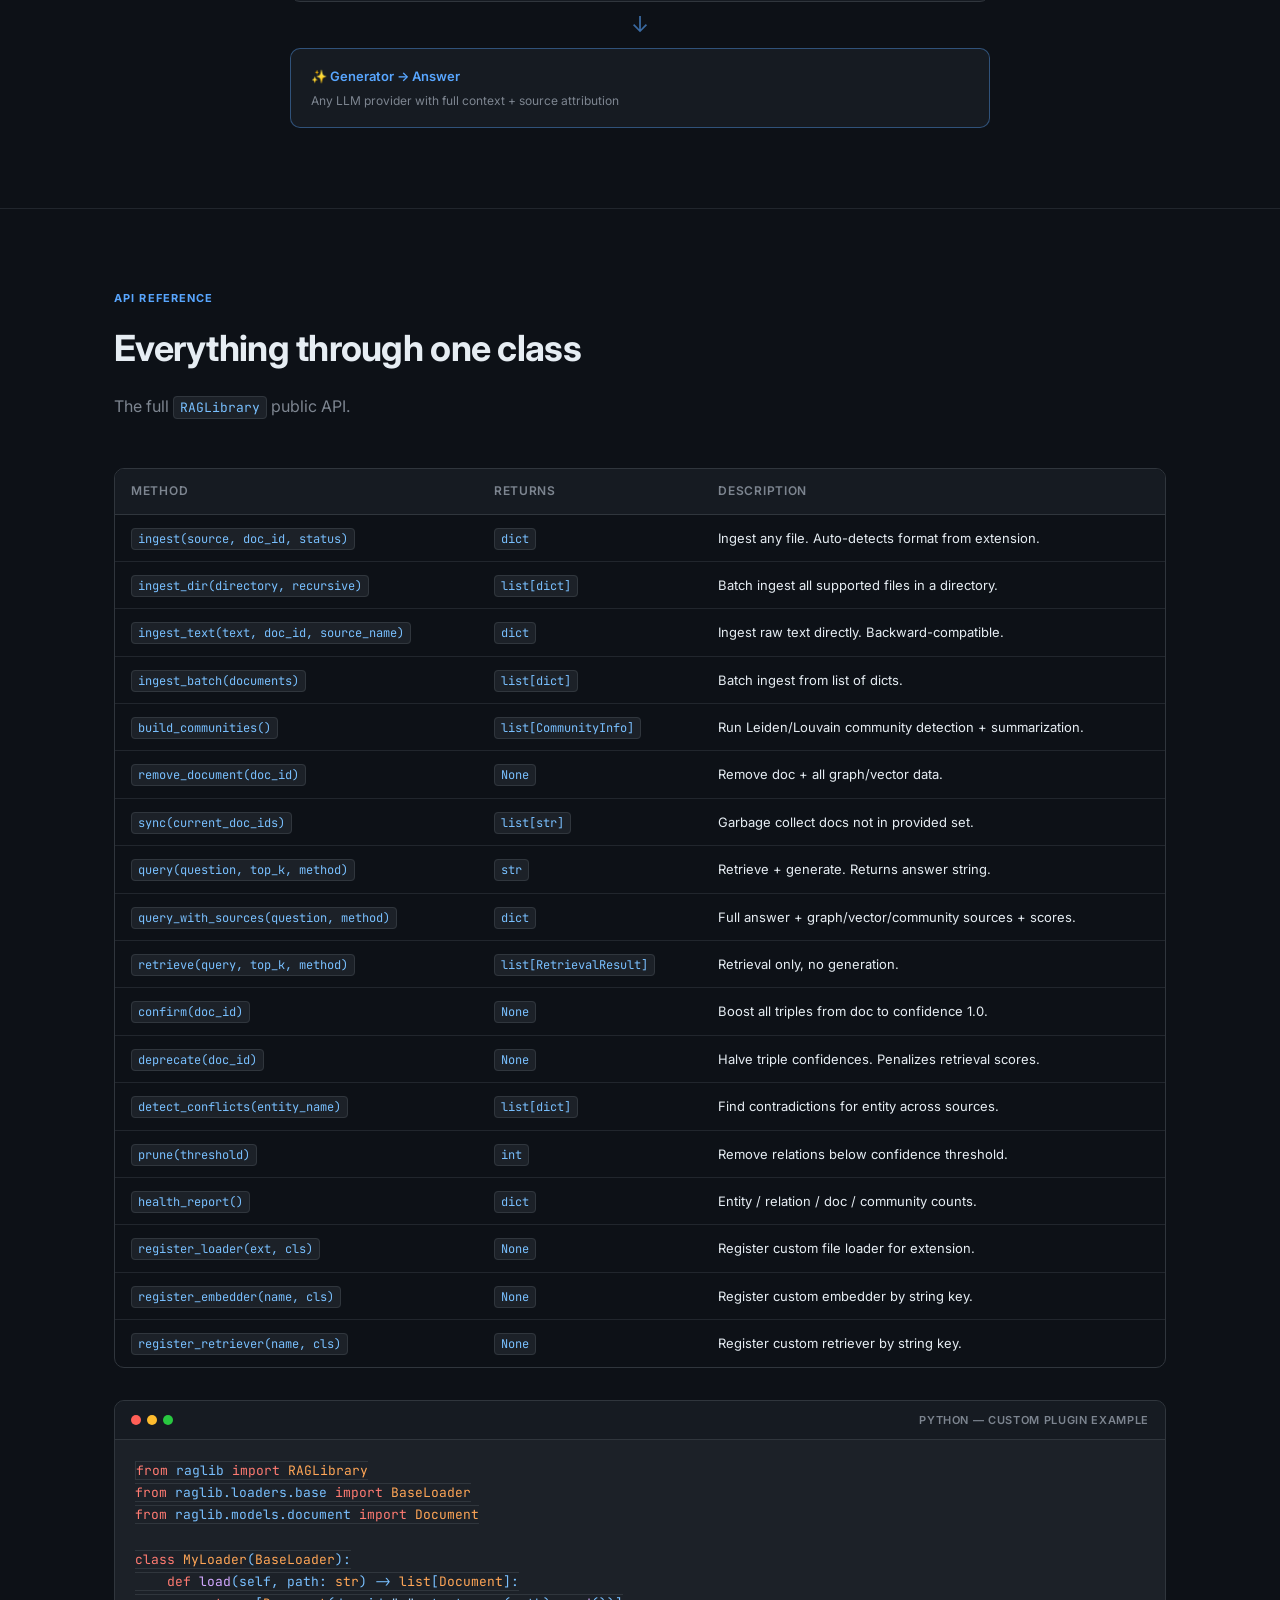
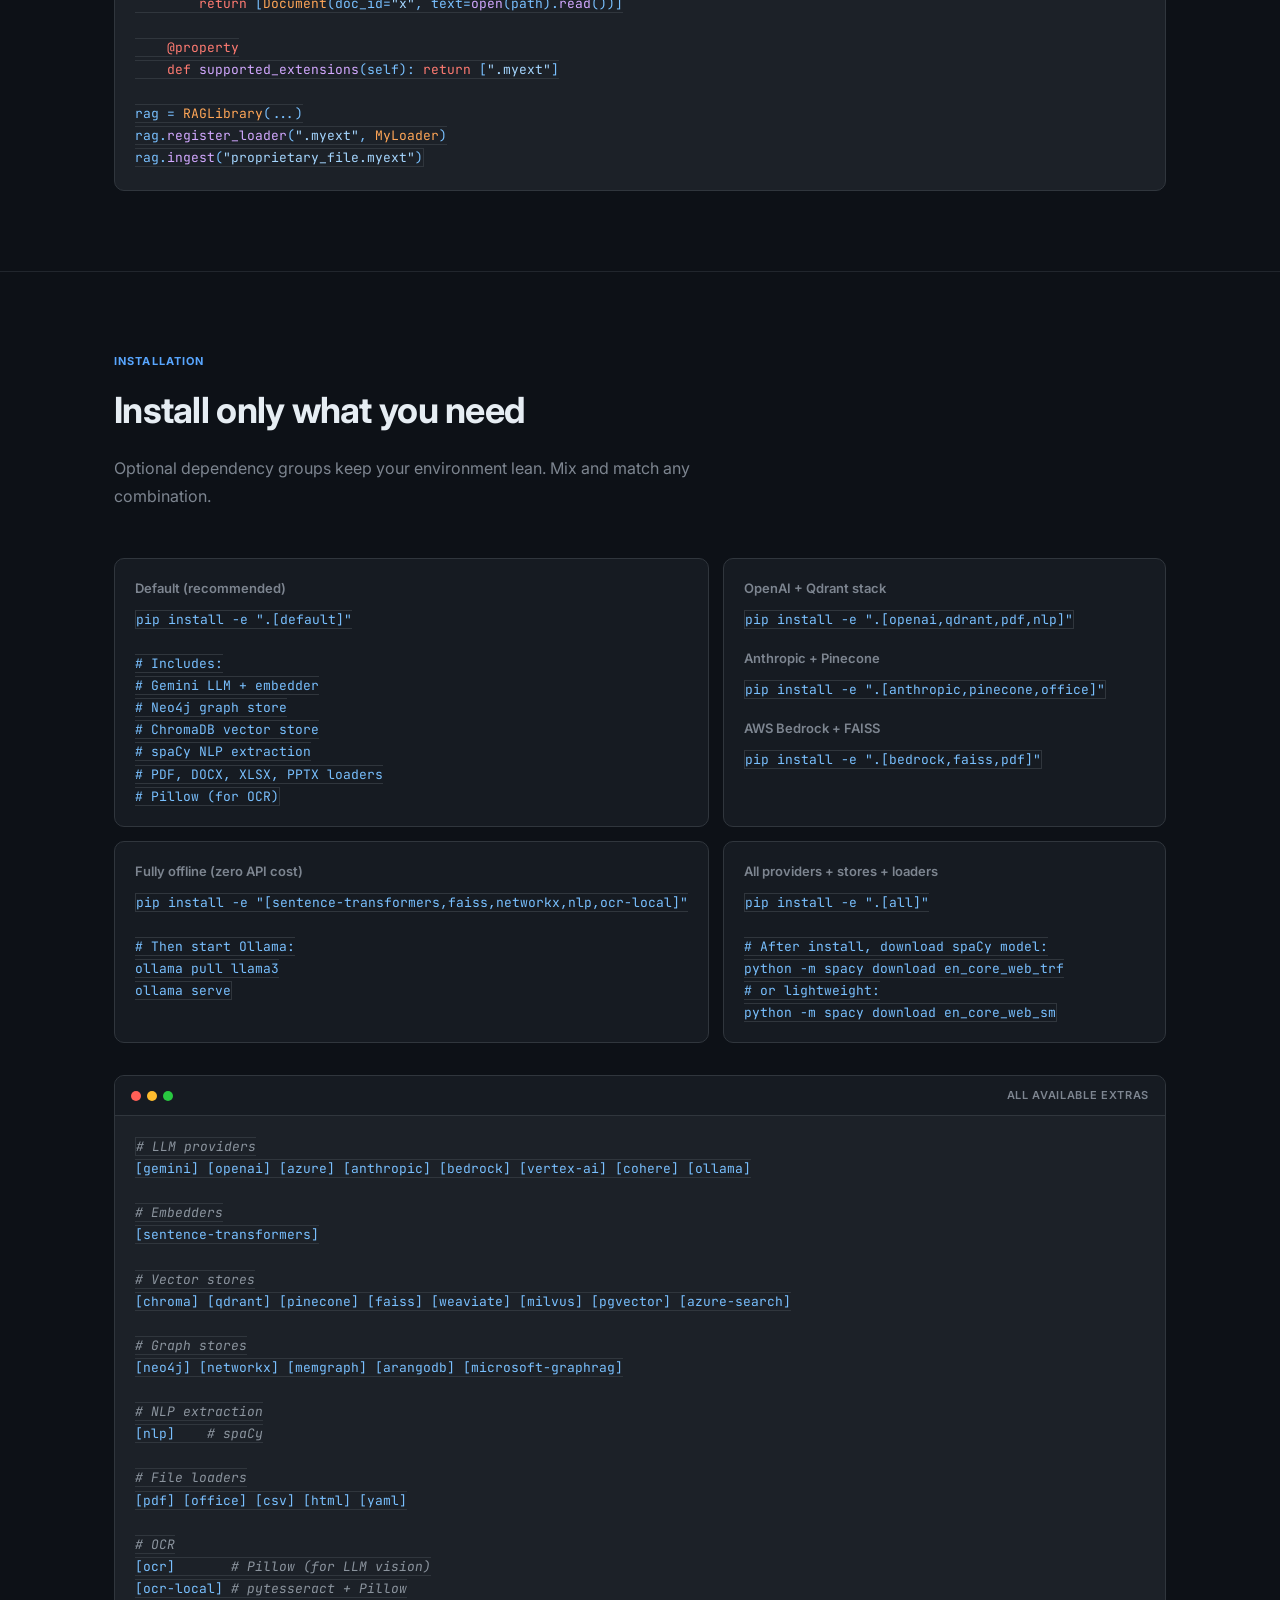
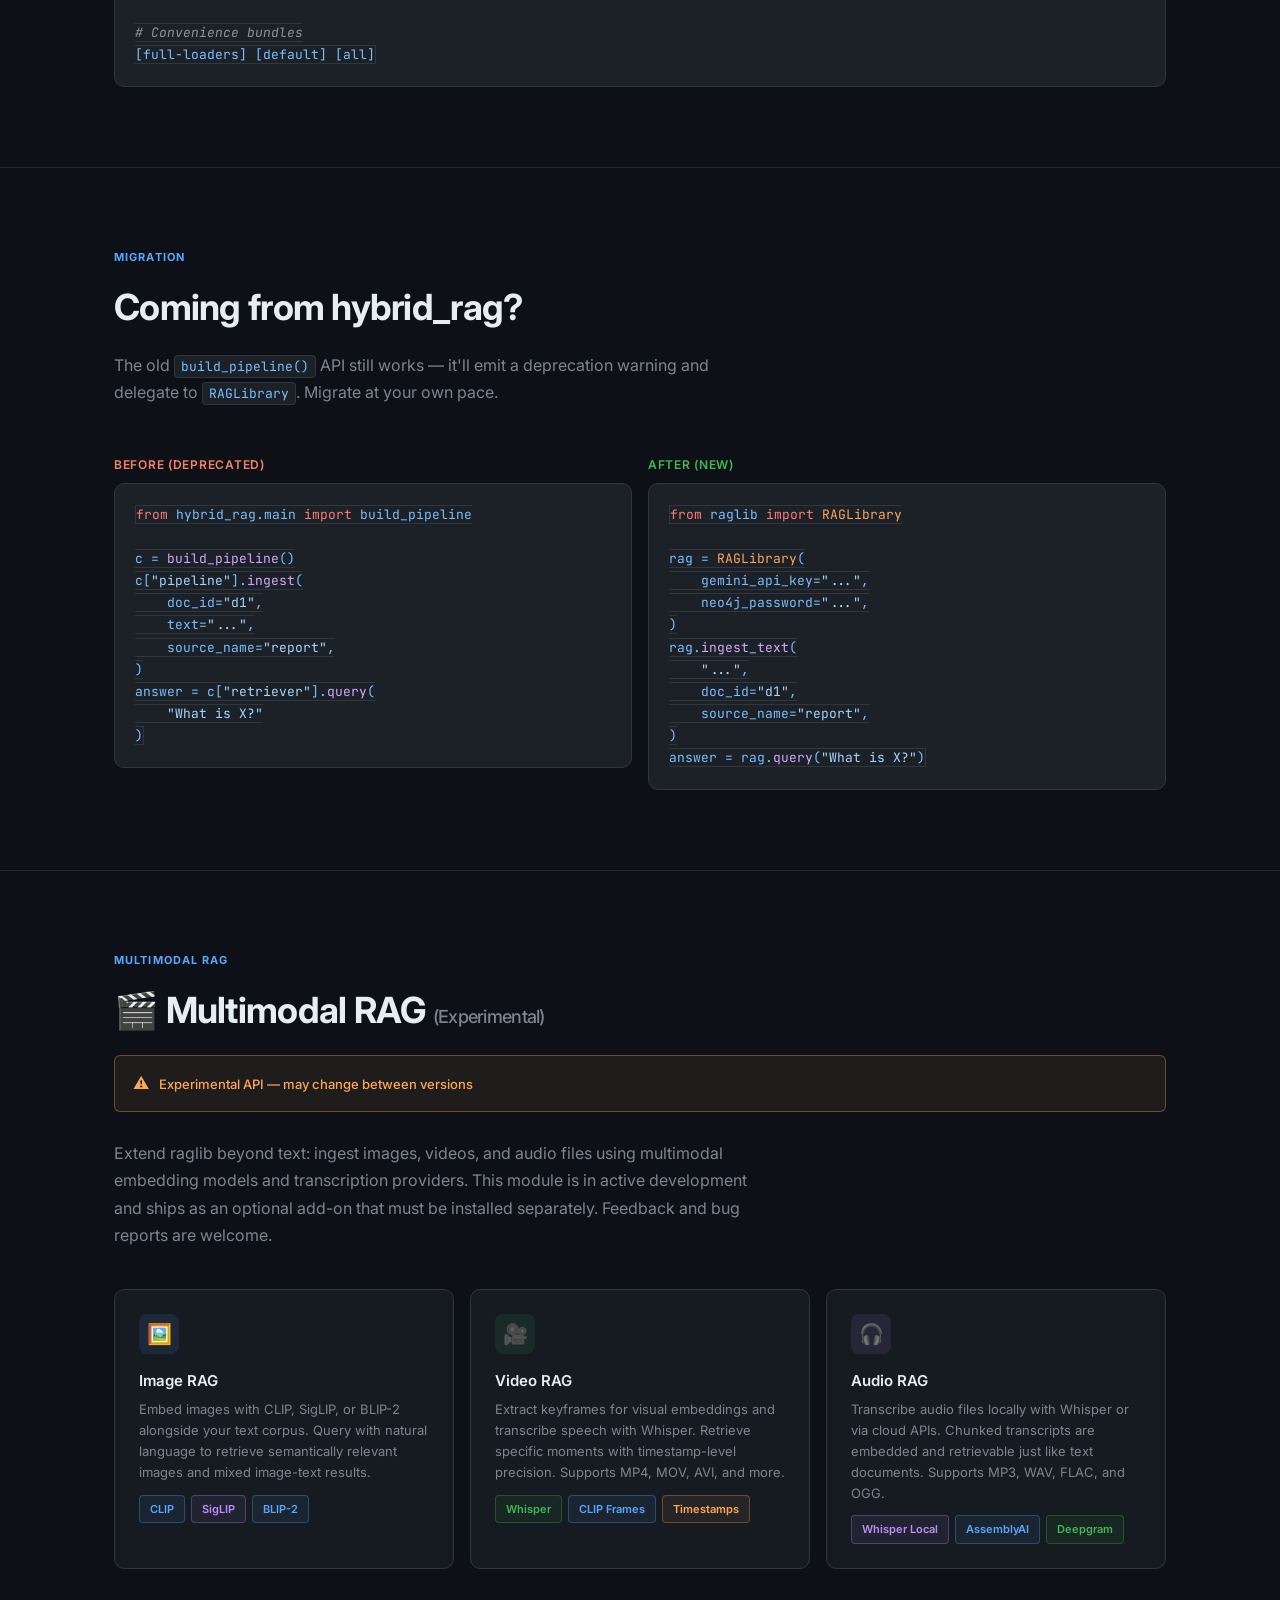
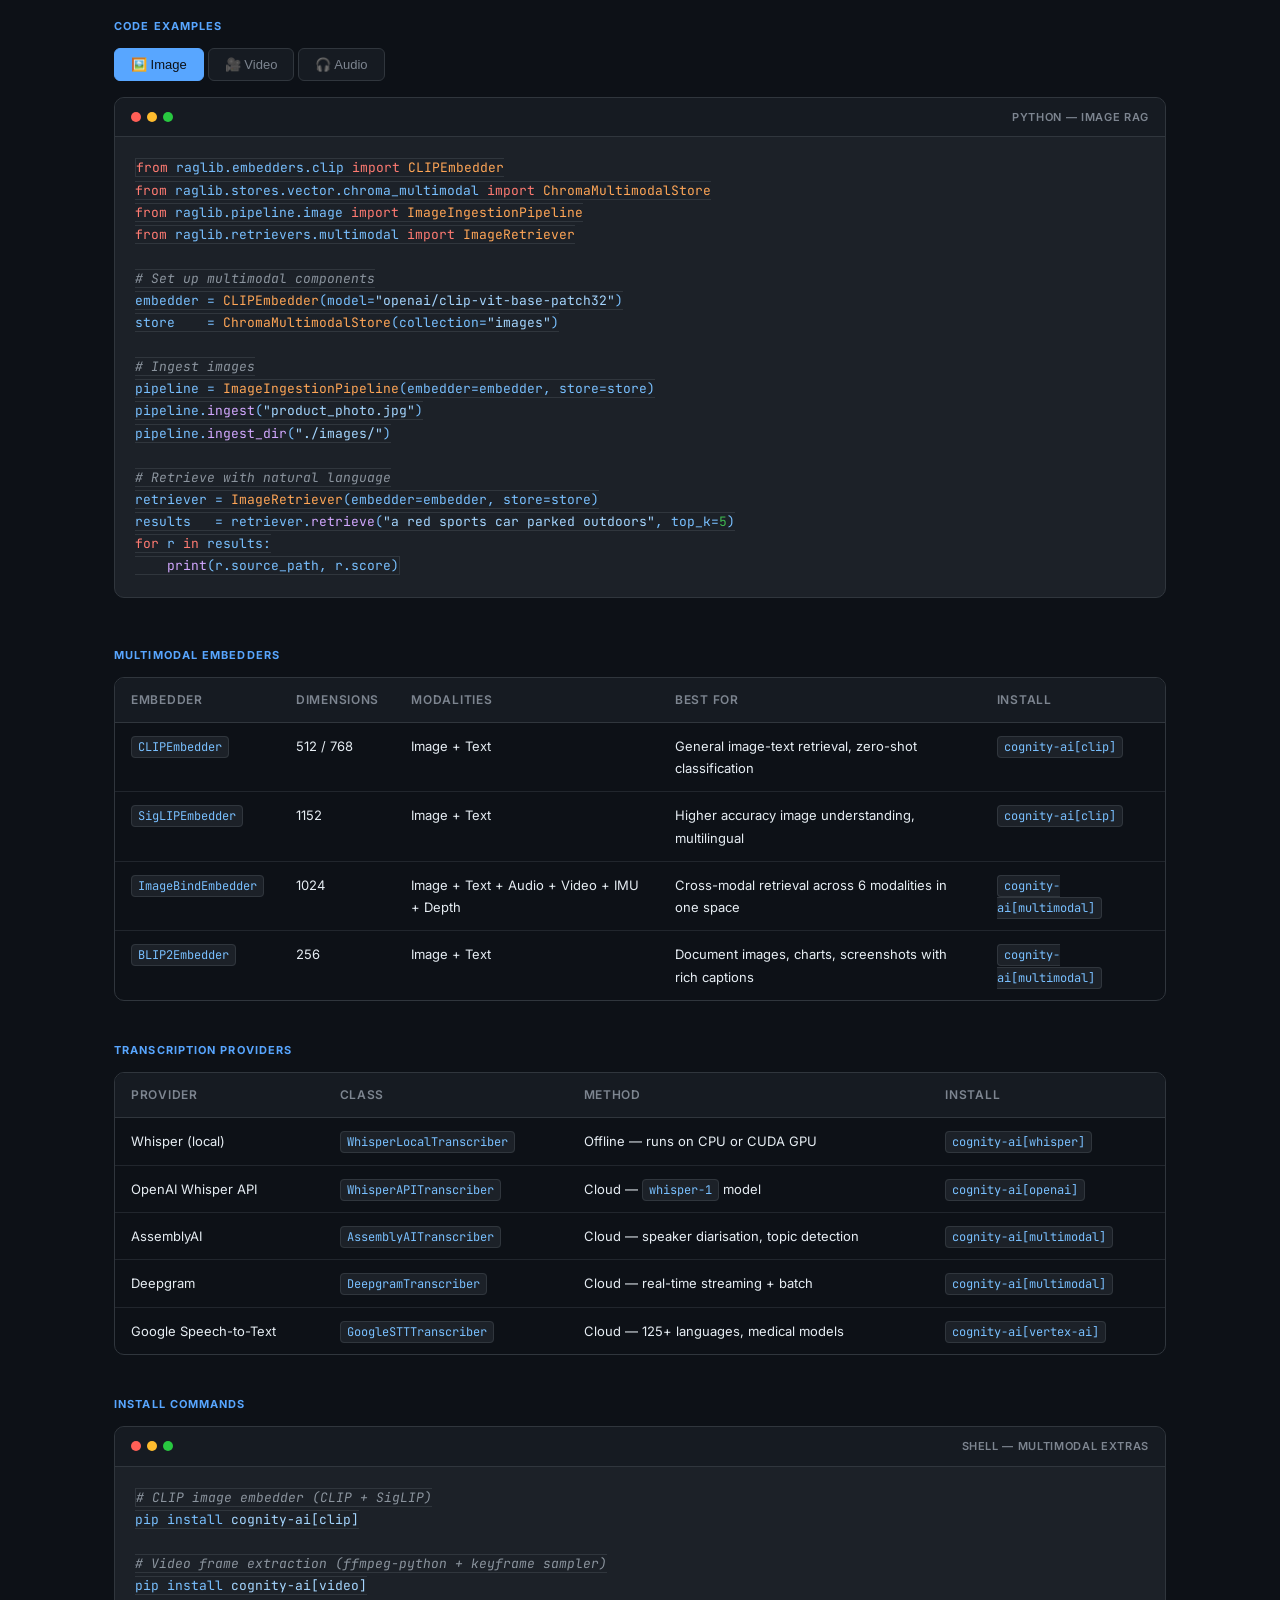
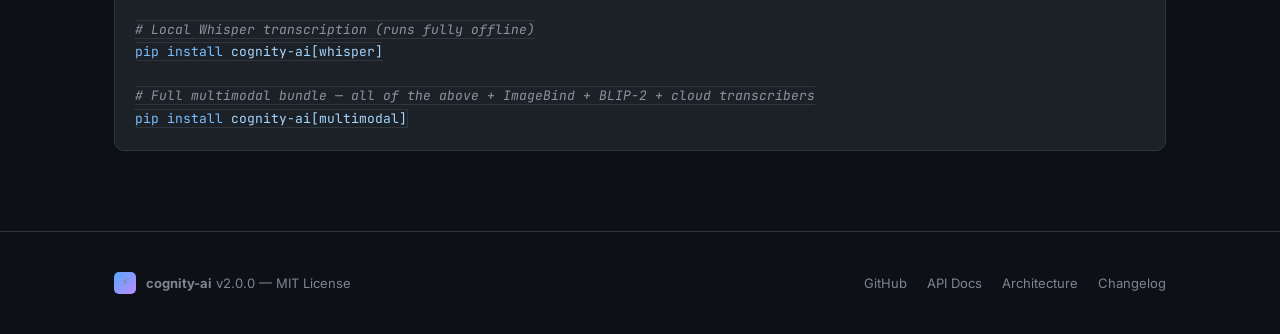
==== commit 6785d7ae: "Changed Library name to Cognity-AI and added docs" ====
--- a/docs/index.html
+++ b/docs/index.html
@@ -3,7 +3,7 @@
 <head>
   <meta charset="UTF-8" />
   <meta name="viewport" content="width=device-width, initial-scale=1.0" />
-  <title>raglib — Modular RAG Library</title>
+  <title>cognity-ai — Modular RAG Library</title>
   <meta name="description" content="raglib: Modular, provider-agnostic RAG library — any LLM, any vector store, any graph DB, any file format." />
 
   <!-- Fonts -->
@@ -1209,28 +1209,28 @@
             <td>512 / 768</td>
             <td>Image + Text</td>
             <td>General image-text retrieval, zero-shot classification</td>
-            <td><code>raglib[clip]</code></td>
+            <td><code>cognity-ai[clip]</code></td>
           </tr>
           <tr>
             <td><code>SigLIPEmbedder</code></td>
             <td>1152</td>
             <td>Image + Text</td>
             <td>Higher accuracy image understanding, multilingual</td>
-            <td><code>raglib[clip]</code></td>
+            <td><code>cognity-ai[clip]</code></td>
           </tr>
           <tr>
             <td><code>ImageBindEmbedder</code></td>
             <td>1024</td>
             <td>Image + Text + Audio + Video + IMU + Depth</td>
             <td>Cross-modal retrieval across 6 modalities in one space</td>
-            <td><code>raglib[multimodal]</code></td>
+            <td><code>cognity-ai[multimodal]</code></td>
           </tr>
           <tr>
             <td><code>BLIP2Embedder</code></td>
             <td>256</td>
             <td>Image + Text</td>
             <td>Document images, charts, screenshots with rich captions</td>
-            <td><code>raglib[multimodal]</code></td>
+            <td><code>cognity-ai[multimodal]</code></td>
           </tr>
         </tbody>
       </table>
@@ -1253,31 +1253,31 @@
             <td>Whisper (local)</td>
             <td><code>WhisperLocalTranscriber</code></td>
             <td>Offline — runs on CPU or CUDA GPU</td>
-            <td><code>raglib[whisper]</code></td>
+            <td><code>cognity-ai[whisper]</code></td>
           </tr>
           <tr>
             <td>OpenAI Whisper API</td>
             <td><code>WhisperAPITranscriber</code></td>
             <td>Cloud — <code>whisper-1</code> model</td>
-            <td><code>raglib[openai]</code></td>
+            <td><code>cognity-ai[openai]</code></td>
           </tr>
           <tr>
             <td>AssemblyAI</td>
             <td><code>AssemblyAITranscriber</code></td>
             <td>Cloud — speaker diarisation, topic detection</td>
-            <td><code>raglib[multimodal]</code></td>
+            <td><code>cognity-ai[multimodal]</code></td>
           </tr>
           <tr>
             <td>Deepgram</td>
             <td><code>DeepgramTranscriber</code></td>
             <td>Cloud — real-time streaming + batch</td>
-            <td><code>raglib[multimodal]</code></td>
+            <td><code>cognity-ai[multimodal]</code></td>
           </tr>
           <tr>
             <td>Google Speech-to-Text</td>
             <td><code>GoogleSTTTranscriber</code></td>
             <td>Cloud — 125+ languages, medical models</td>
-            <td><code>raglib[vertex-ai]</code></td>
+            <td><code>cognity-ai[vertex-ai]</code></td>
           </tr>
         </tbody>
       </table>
@@ -1291,16 +1291,16 @@
         <span class="code-lang">shell — multimodal extras</span>
       </div>
       <pre><code><span class="cm"># CLIP image embedder (CLIP + SigLIP)</span>
-pip install <span class="st">raglib[clip]</span>
+pip install <span class="st">cognity-ai[clip]</span>
 
 <span class="cm"># Video frame extraction (ffmpeg-python + keyframe sampler)</span>
-pip install <span class="st">raglib[video]</span>
+pip install <span class="st">cognity-ai[video]</span>
 
 <span class="cm"># Local Whisper transcription (runs fully offline)</span>
-pip install <span class="st">raglib[whisper]</span>
+pip install <span class="st">cognity-ai[whisper]</span>
 
 <span class="cm"># Full multimodal bundle — all of the above + ImageBind + BLIP-2 + cloud transcribers</span>
-pip install <span class="st">raglib[multimodal]</span></code></pre>
+pip install <span class="st">cognity-ai[multimodal]</span></code></pre>
     </div>
   </div>
 </section>
@@ -1310,7 +1310,7 @@
   <div class="container footer-inner">
     <div style="display:flex;align-items:center;gap:10px">
       <div class="logo-icon" style="width:22px;height:22px;border-radius:5px;background:linear-gradient(135deg,#58a6ff,#bc8cff);display:flex;align-items:center;justify-content:center;font-size:11px">⚡</div>
-      <span><strong>raglib</strong> v2.0.0 &mdash; MIT License</span>
+      <span><strong>cognity-ai</strong> v2.0.0 &mdash; MIT License</span>
     </div>
     <div class="footer-links">
       <a href="https://github.com/yourname/graph-rag">GitHub</a>
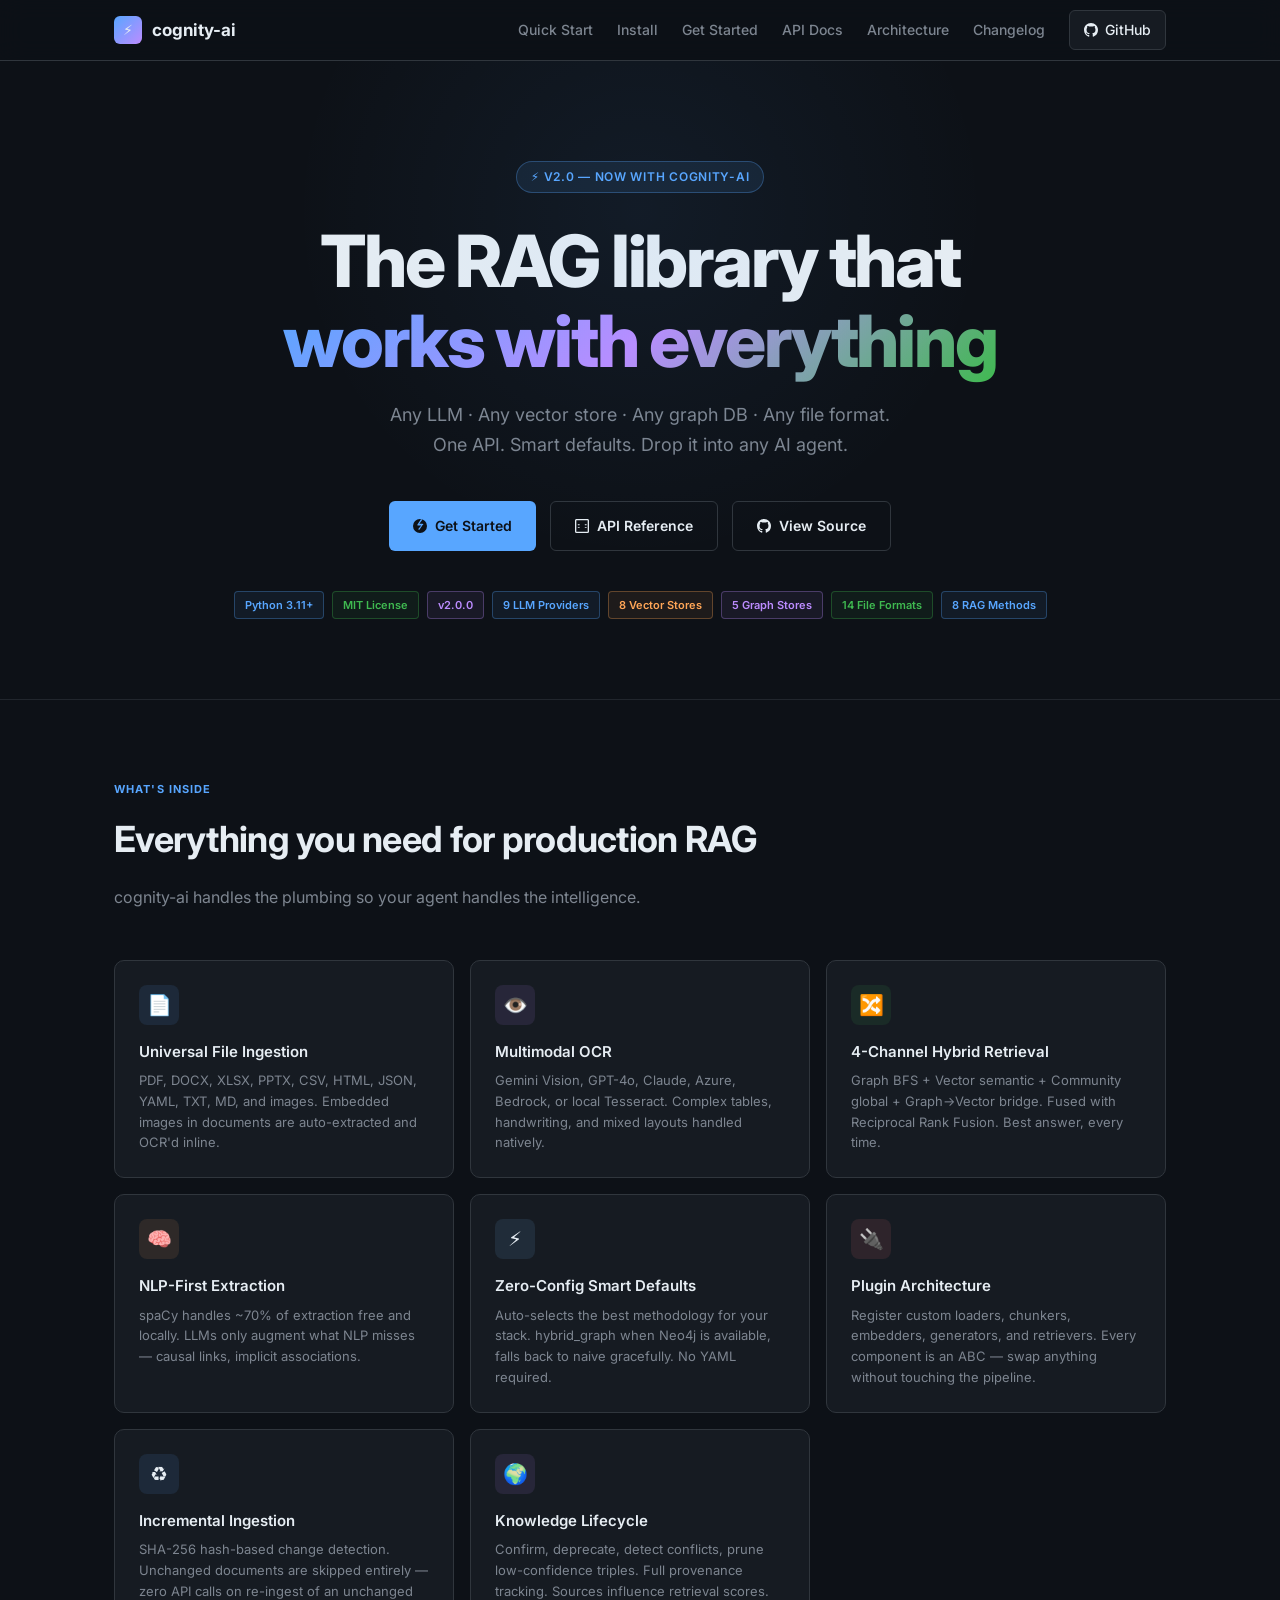
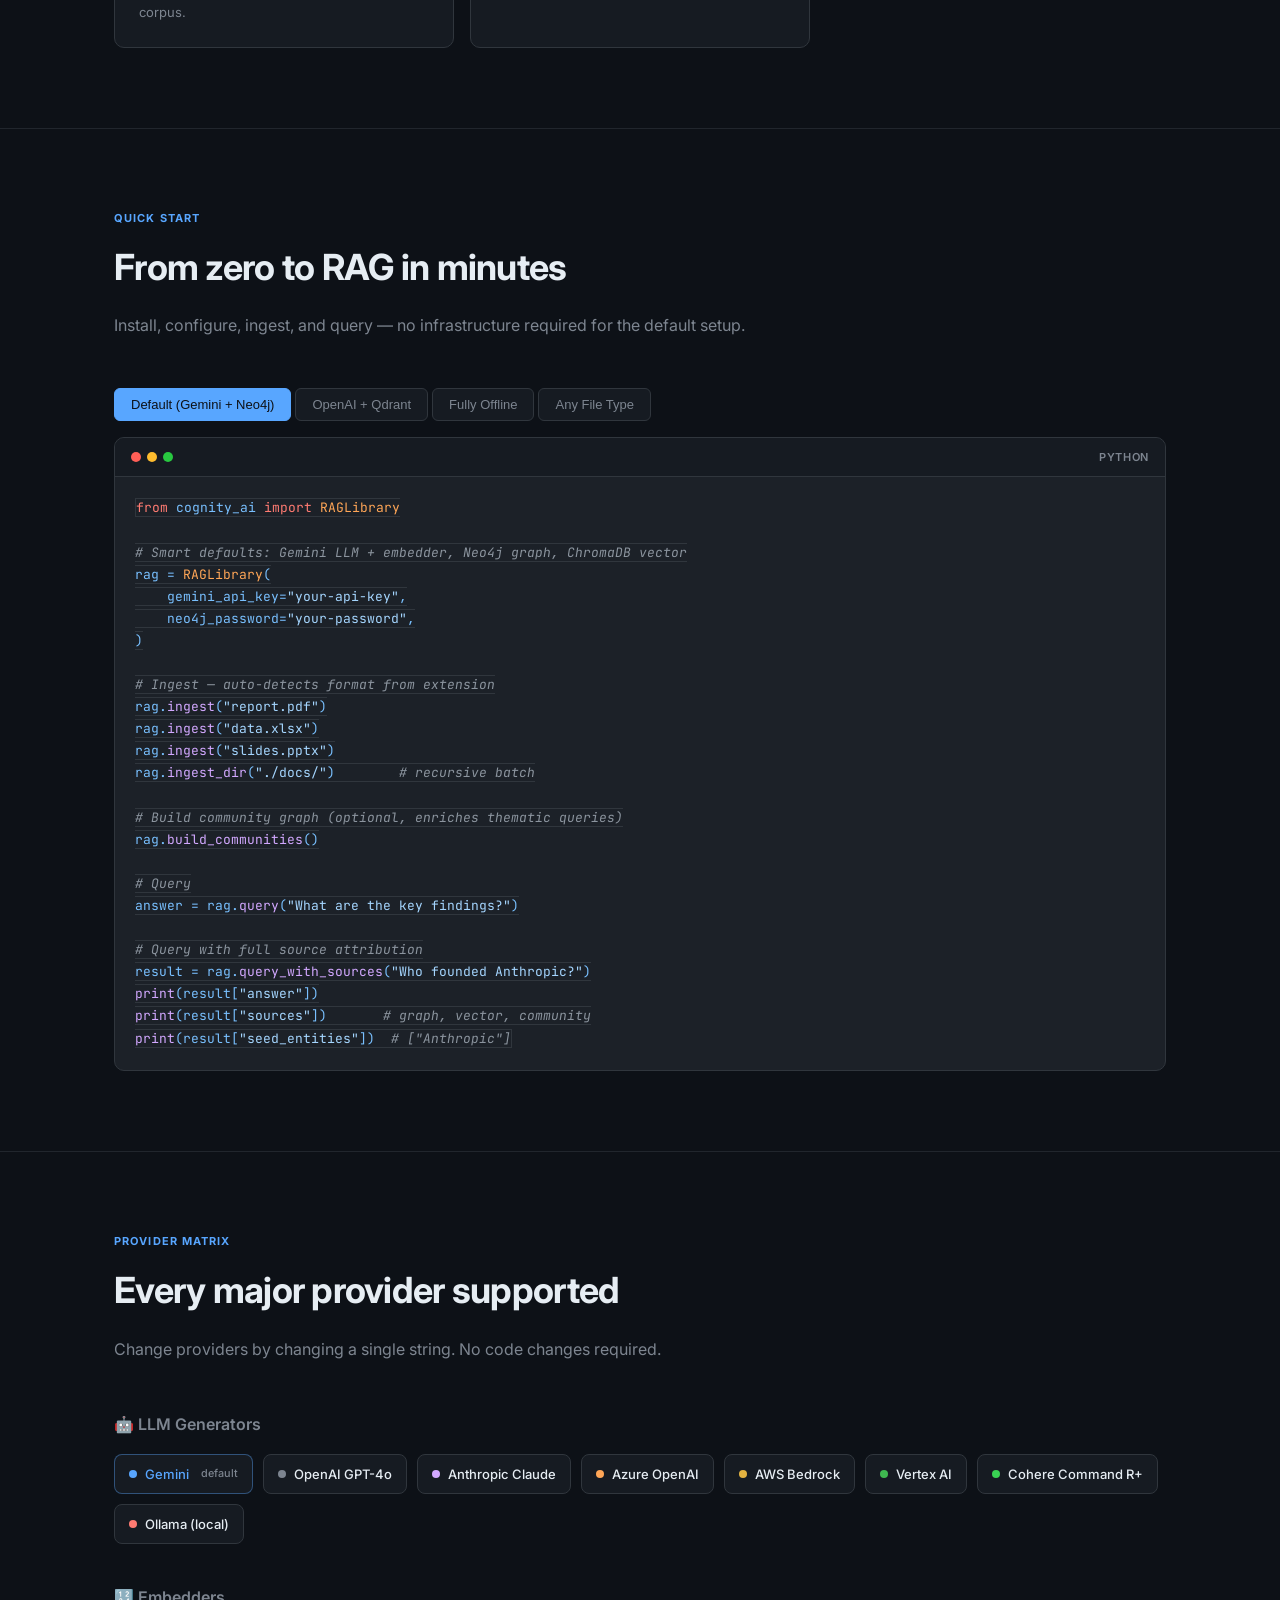
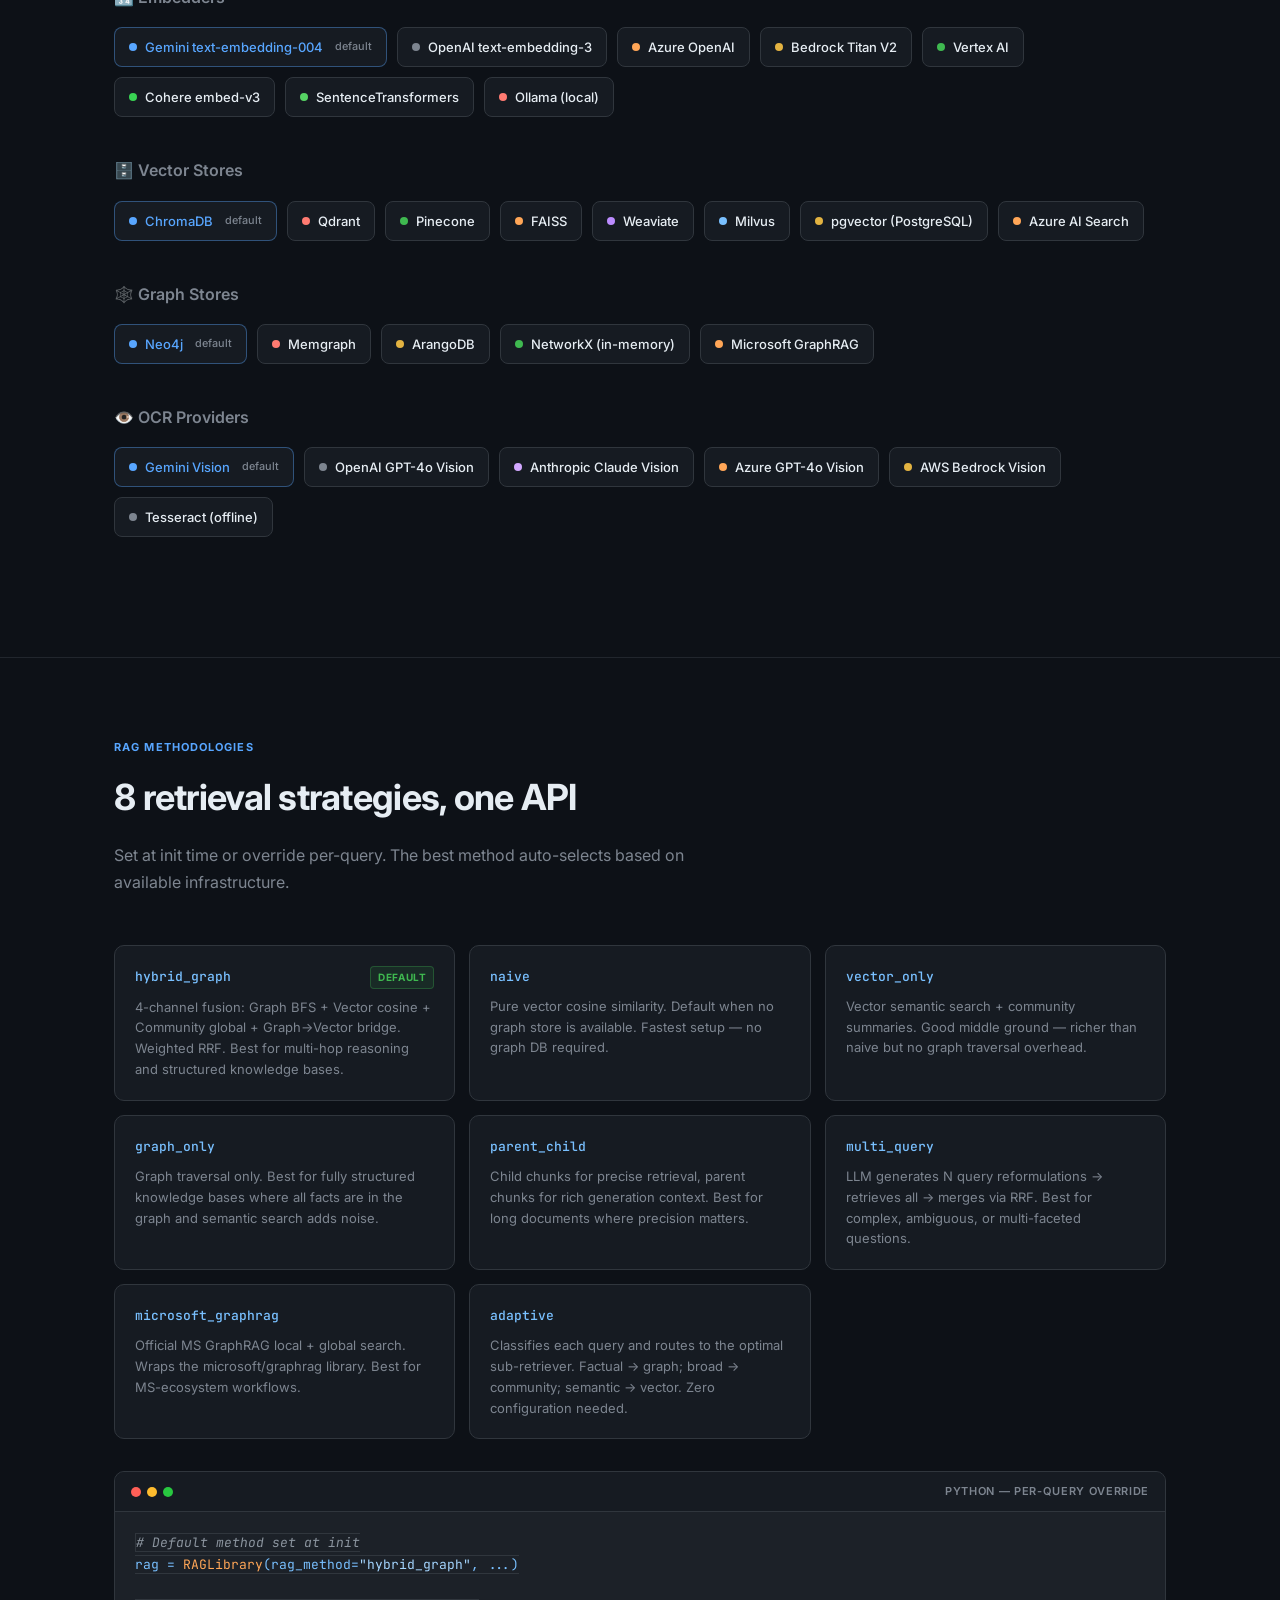
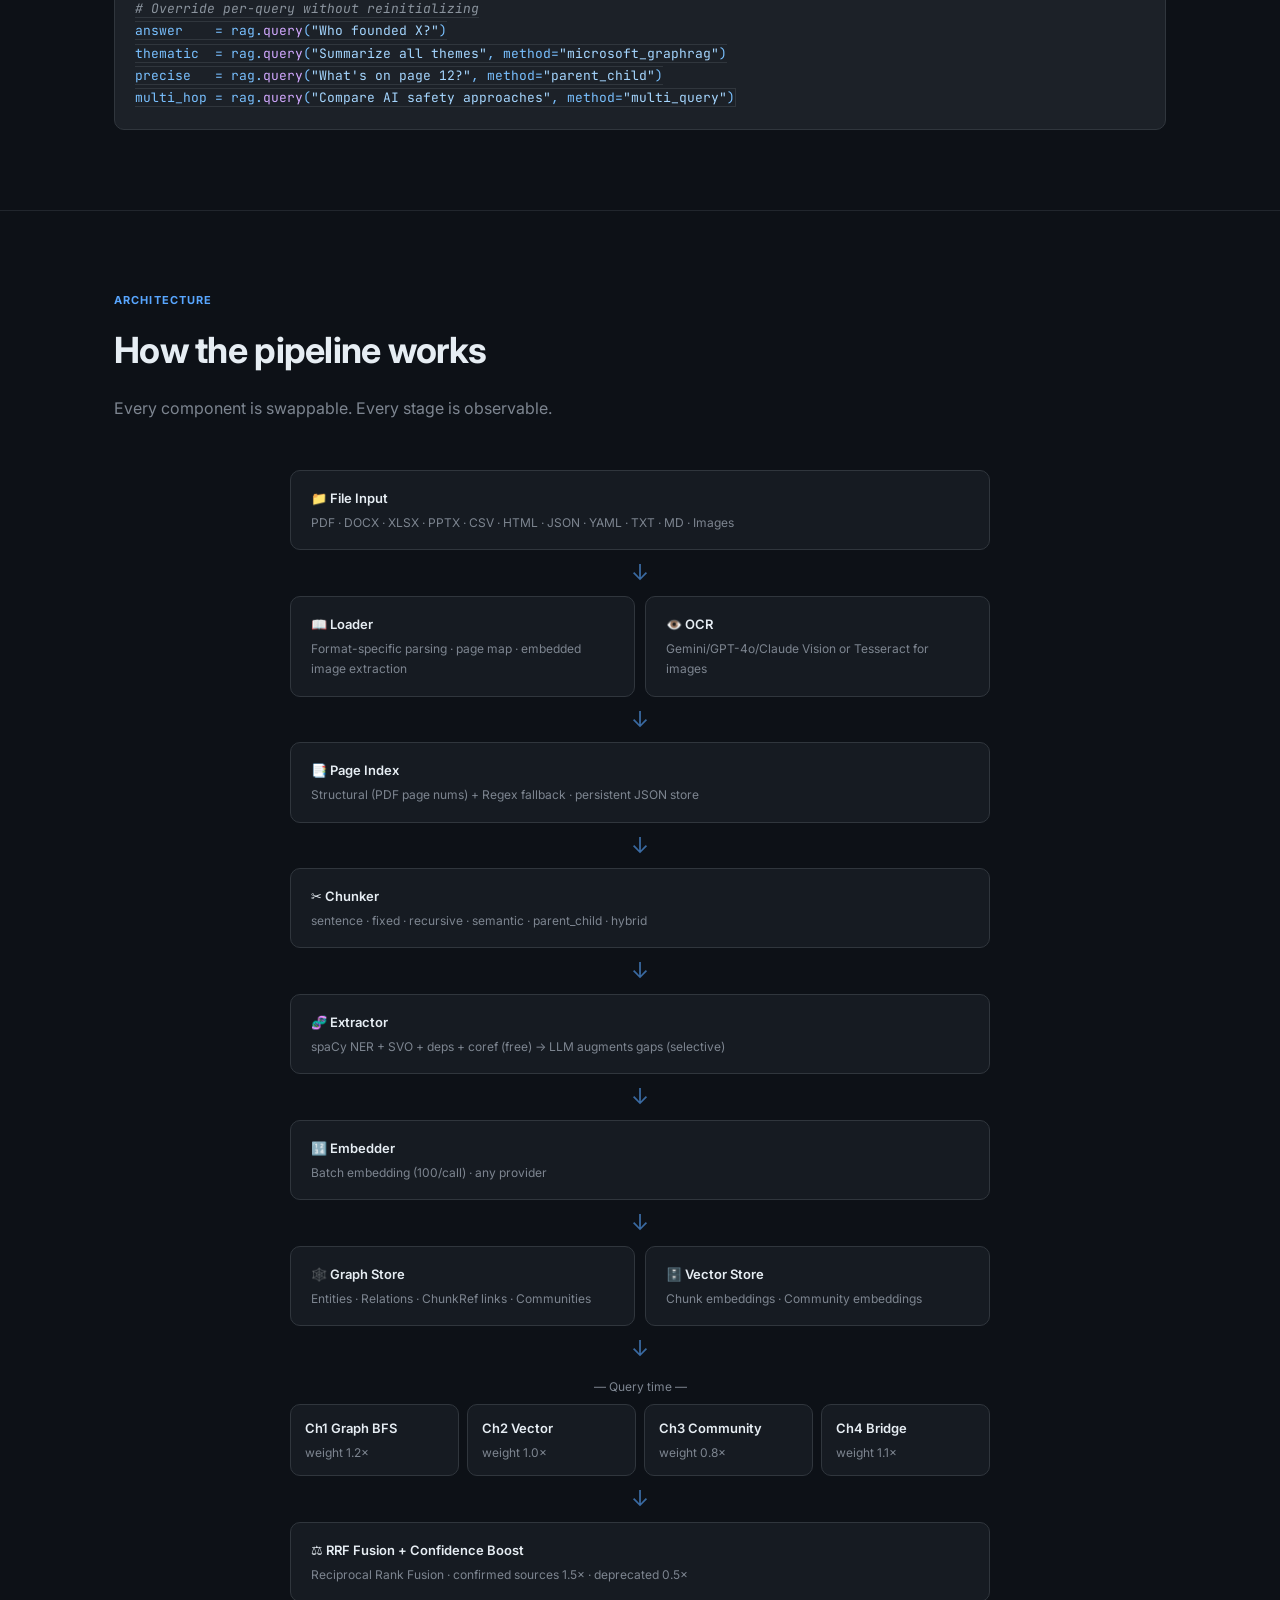
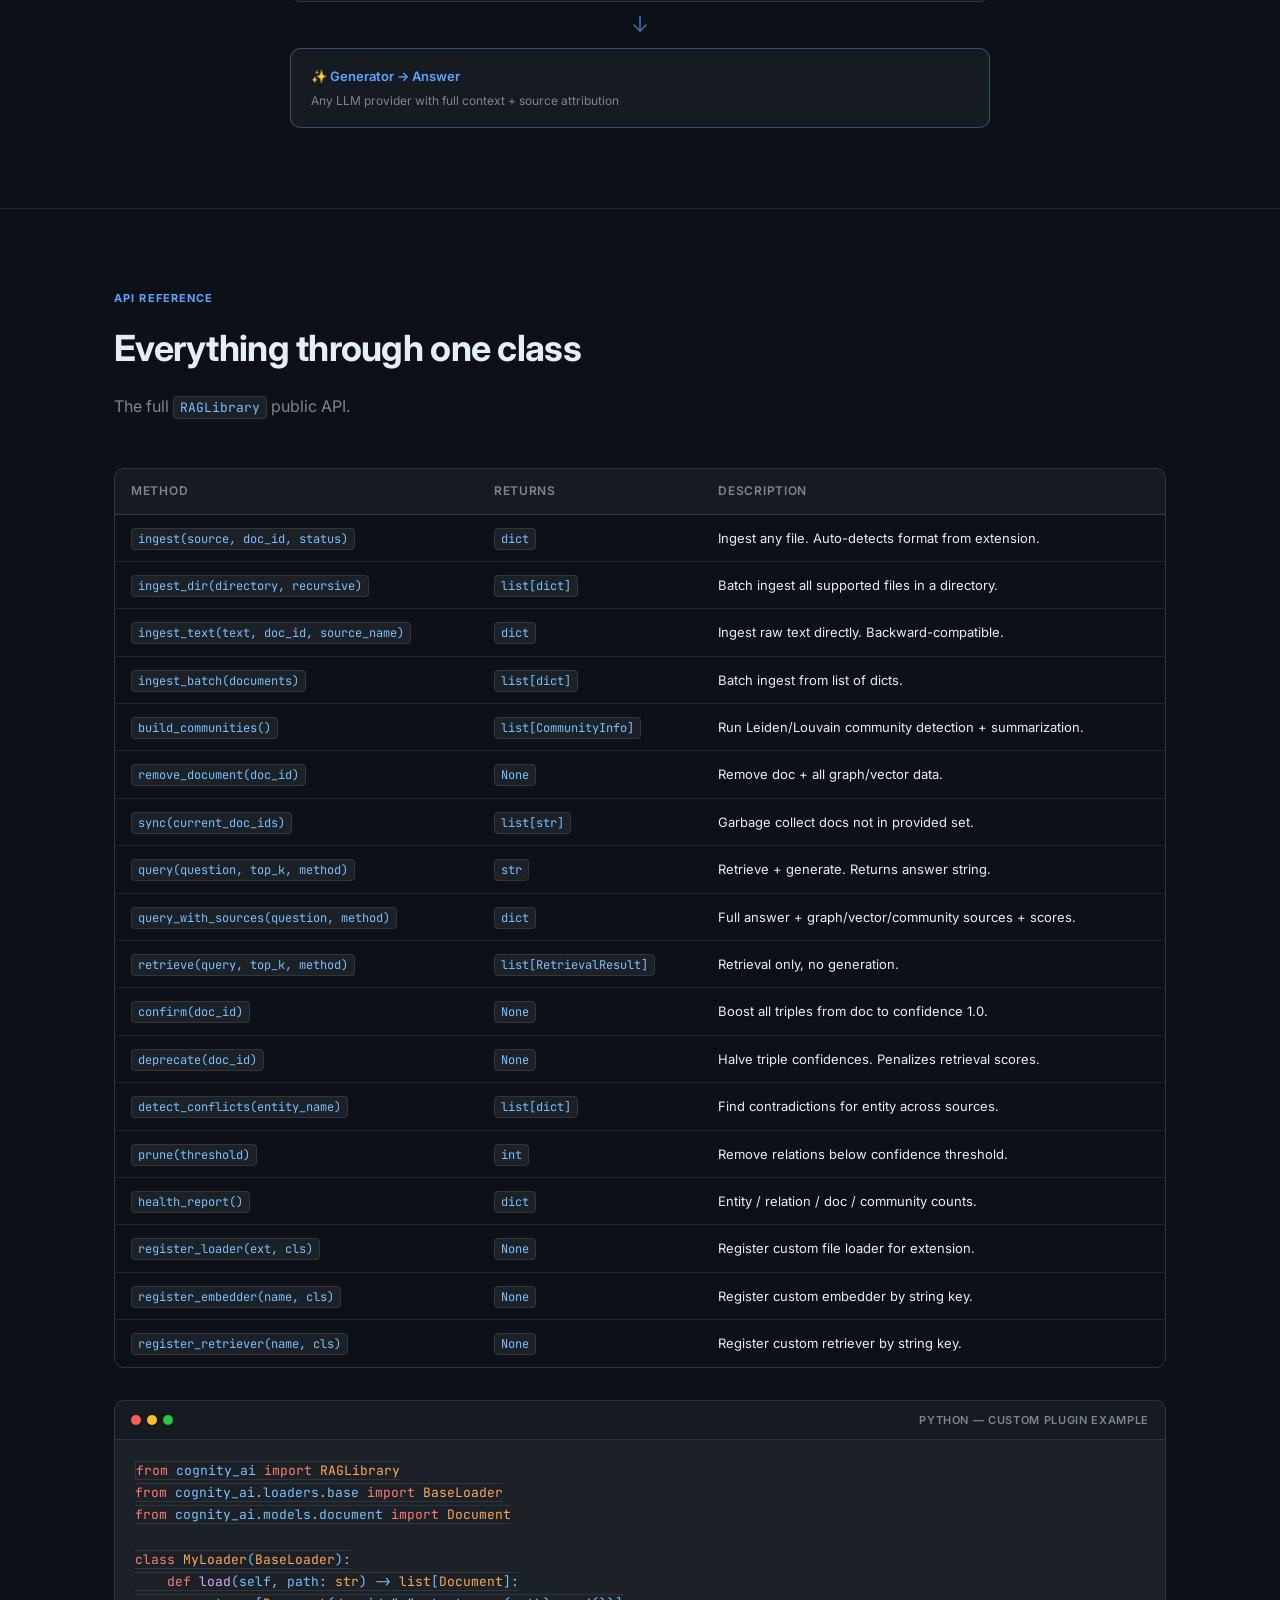
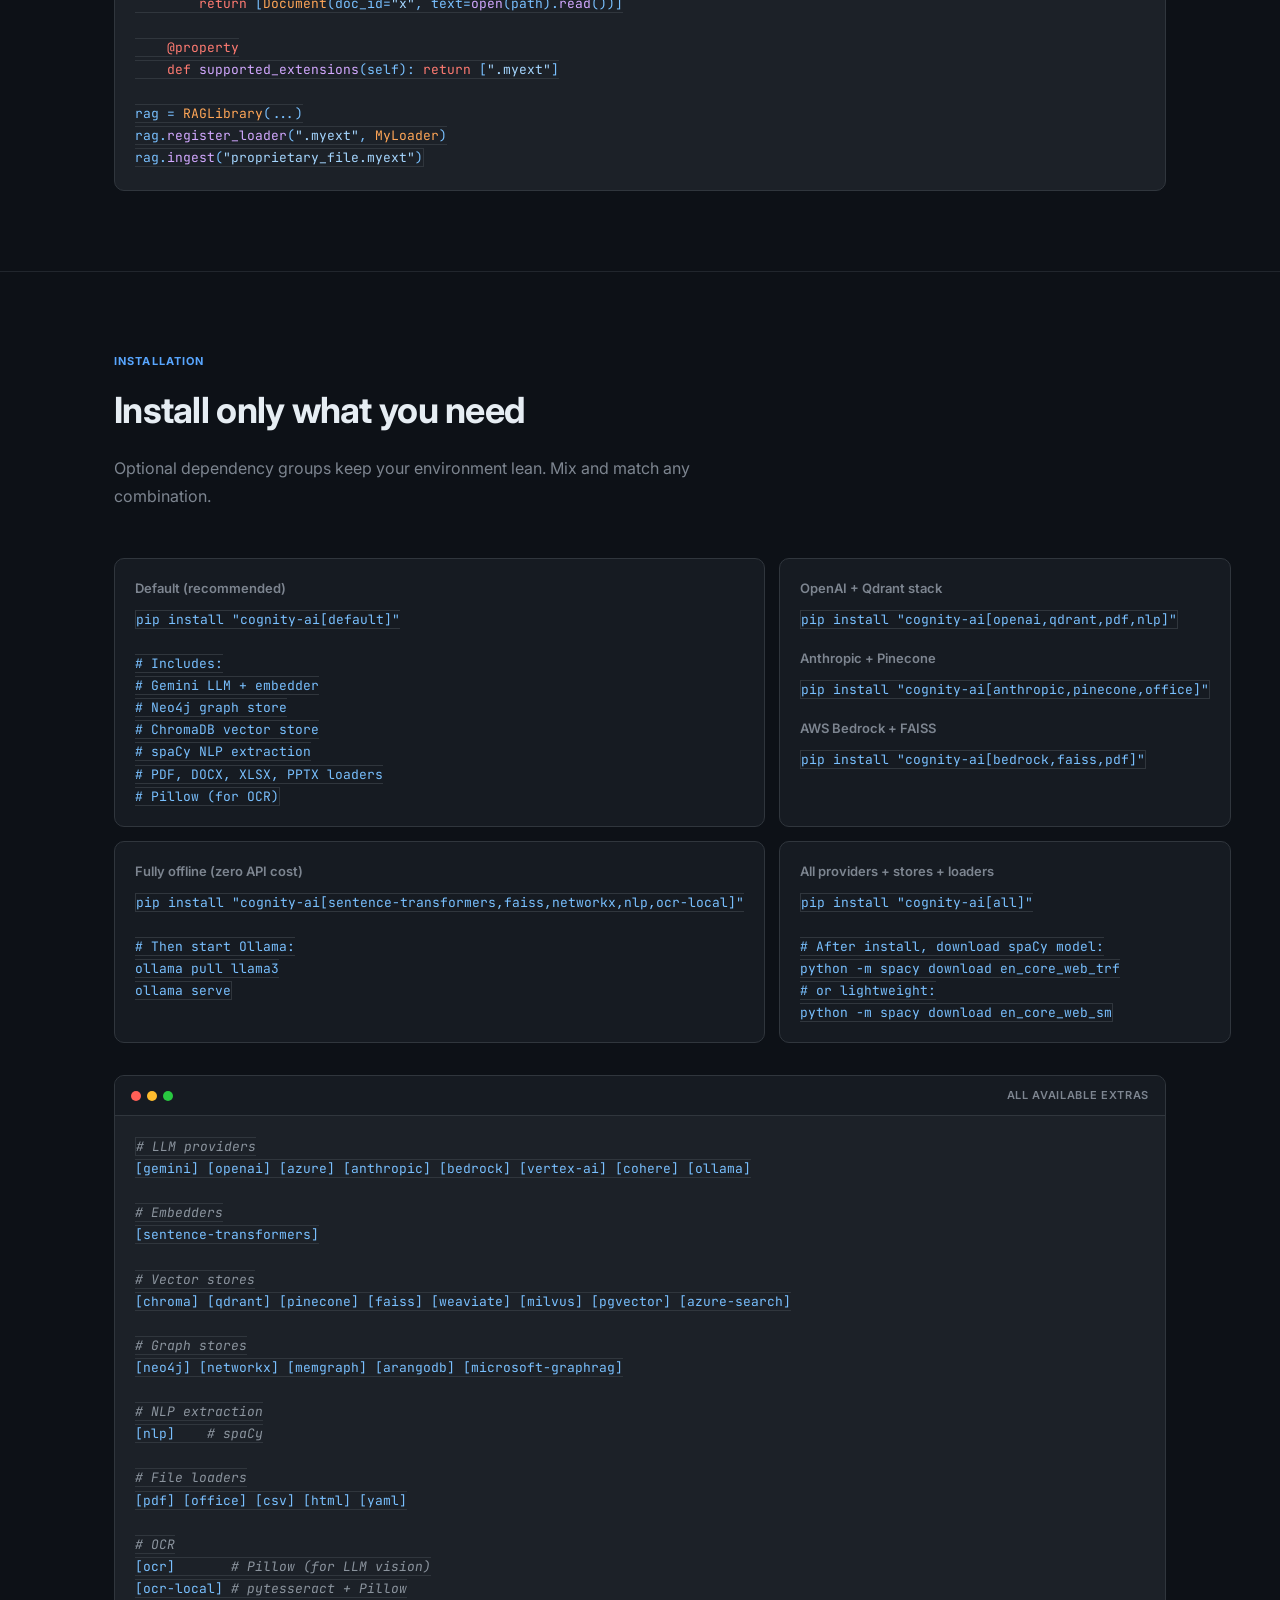
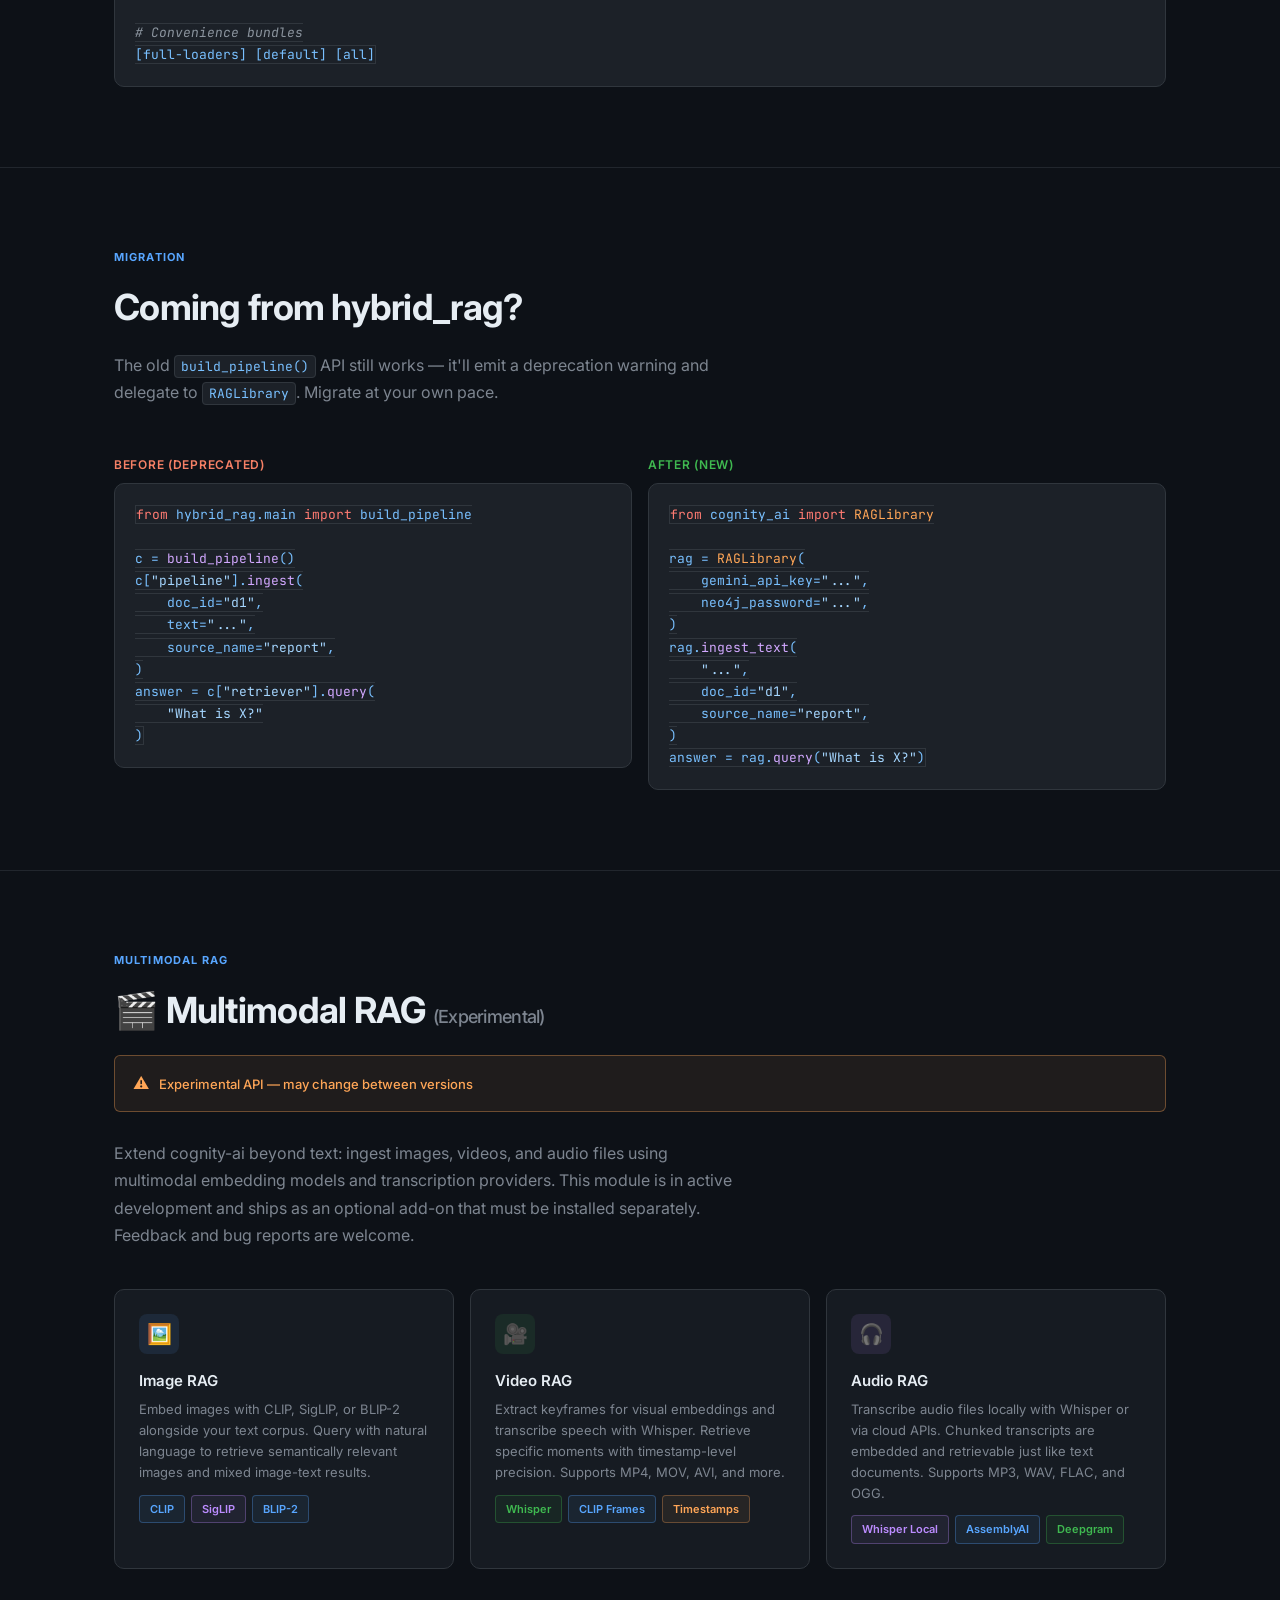
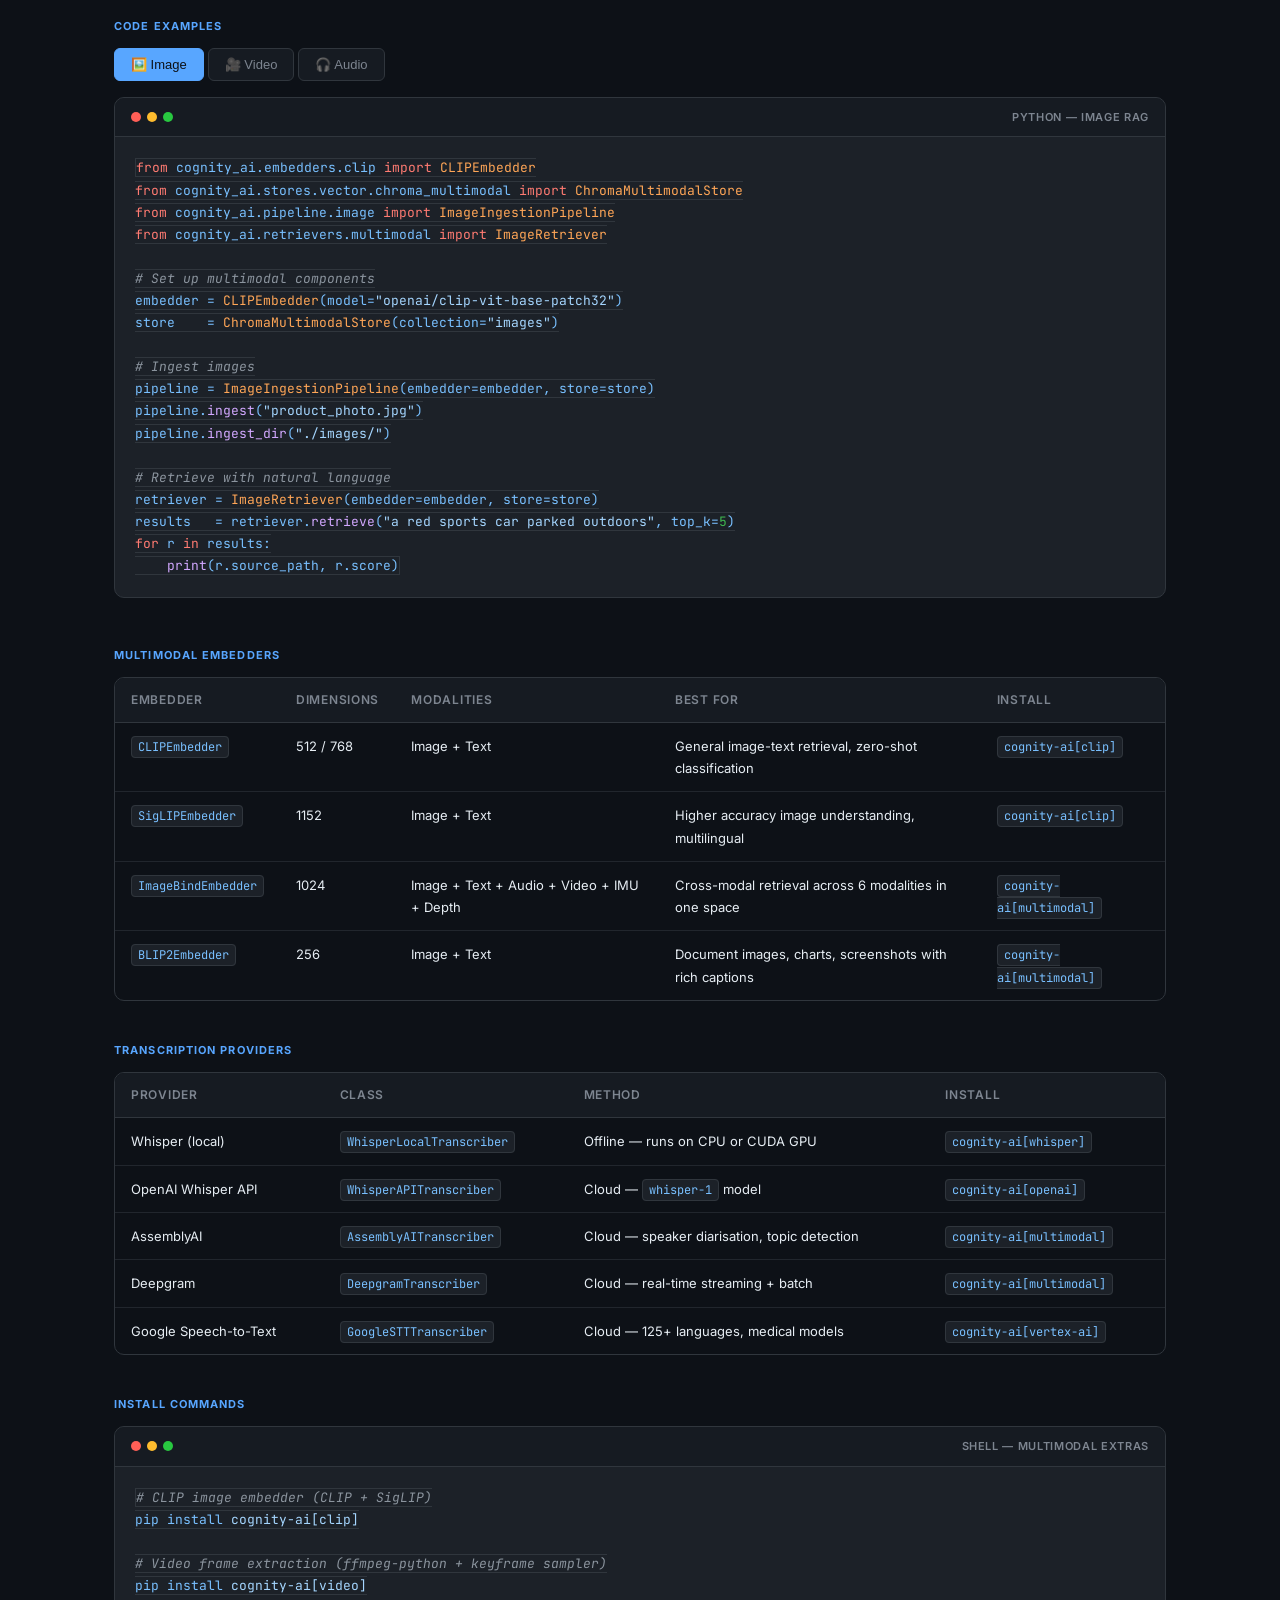
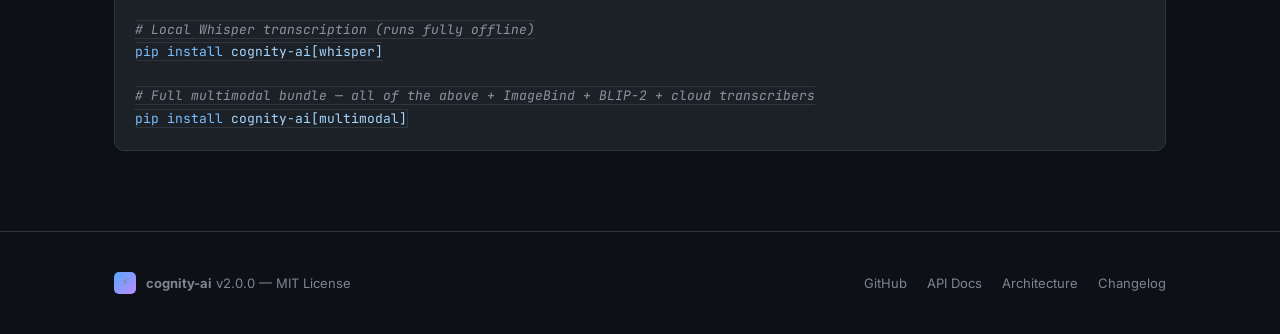
==== commit 0ecc4396: "Refactor documentation and code references from "raglib" to "cognity-ai" - Updated meta descriptions" ====
--- a/docs/index.html
+++ b/docs/index.html
@@ -4,7 +4,7 @@
   <meta charset="UTF-8" />
   <meta name="viewport" content="width=device-width, initial-scale=1.0" />
   <title>cognity-ai — Modular RAG Library</title>
-  <meta name="description" content="raglib: Modular, provider-agnostic RAG library — any LLM, any vector store, any graph DB, any file format." />
+  <meta name="description" content="cognity-ai: Modular, provider-agnostic RAG library — any LLM, any vector store, any graph DB, any file format." />
 
   <!-- Fonts -->
   <link rel="preconnect" href="https://fonts.googleapis.com" />
@@ -391,17 +391,16 @@
   <div class="container nav-inner">
     <a href="#" class="nav-logo" style="text-decoration:none">
       <div class="logo-icon">⚡</div>
-      raglib
+      cognity-ai
     </a>
     <div class="nav-links">
       <a href="#quickstart">Quick Start</a>
-      <a href="#providers">Providers</a>
-      <a href="#methods">RAG Methods</a>
-      <a href="#pipeline">Pipeline</a>
-      <a href="#api">API</a>
       <a href="#install">Install</a>
-      <a href="#multimodal">Multimodal</a>
-      <a href="https://github.com/yourname/graph-rag" class="nav-github">
+      <a href="getting-started.html">Get Started</a>
+      <a href="api/index.html">API Docs</a>
+      <a href="architecture.html">Architecture</a>
+      <a href="changelog.html">Changelog</a>
+      <a href="https://github.com/Aayush-Joshi-01/Cognity-AI" class="nav-github">
         <svg width="14" height="14" viewBox="0 0 16 16" fill="currentColor">
           <path d="M8 0C3.58 0 0 3.58 0 8c0 3.54 2.29 6.53 5.47 7.59.4.07.55-.17.55-.38 0-.19-.01-.82-.01-1.49-2.01.37-2.53-.49-2.69-.94-.09-.23-.48-.94-.82-1.13-.28-.15-.68-.52-.01-.53.63-.01 1.08.58 1.23.82.72 1.21 1.87.87 2.33.66.07-.52.28-.87.51-1.07-1.78-.2-3.64-.89-3.64-3.95 0-.87.31-1.59.82-2.15-.08-.2-.36-1.02.08-2.12 0 0 .67-.21 2.2.82.64-.18 1.32-.27 2-.27.68 0 1.36.09 2 .27 1.53-1.04 2.2-.82 2.2-.82.44 1.1.16 1.92.08 2.12.51.56.82 1.27.82 2.15 0 3.07-1.87 3.75-3.65 3.95.29.25.54.73.54 1.48 0 1.07-.01 1.93-.01 2.2 0 .21.15.46.55.38A8.013 8.013 0 0016 8c0-4.42-3.58-8-8-8z"/>
         </svg>
@@ -414,7 +413,7 @@
 <!-- ── HERO ─────────────────────────────────────────────────────────────── -->
 <section class="hero">
   <div class="container">
-    <div class="hero-badge">⚡ v2.0 — Now with raglib</div>
+    <div class="hero-badge">⚡ v2.0 — Now with cognity-ai</div>
     <h1>
       The RAG library that<br>
       <span class="grad">works with everything</span>
@@ -424,15 +423,15 @@
       One API. Smart defaults. Drop it into any AI agent.
     </p>
     <div class="hero-actions">
-      <a href="#quickstart" class="btn btn-primary">
+      <a href="getting-started.html" class="btn btn-primary">
         <svg width="14" height="14" viewBox="0 0 16 16" fill="currentColor"><path d="M8 0a8 8 0 100 16A8 8 0 008 0zm3.54 5.96l-4 6a.75.75 0 01-1.28-.78L9.38 7.5H5.75a.75.75 0 01-.64-1.14l4-6a.75.75 0 011.28.78L7.27 5.5h3.69a.75.75 0 01.58 1.23-.8.8 0 01-.58.23z"/></svg>
         Get Started
       </a>
-      <a href="#api" class="btn btn-outline">
+      <a href="api/index.html" class="btn btn-outline">
         <svg width="14" height="14" viewBox="0 0 16 16" fill="currentColor"><path d="M0 1.75C0 .784.784 0 1.75 0h12.5C15.216 0 16 .784 16 1.75v12.5A1.75 1.75 0 0114.25 16H1.75A1.75 1.75 0 010 14.25V1.75zM1.75 1.5a.25.25 0 00-.25.25v12.5c0 .138.112.25.25.25h12.5a.25.25 0 00.25-.25V1.75a.25.25 0 00-.25-.25H1.75zM11.5 6a.5.5 0 000 1H13a.5.5 0 000-1h-1.5zm0 3a.5.5 0 000 1H13a.5.5 0 000-1h-1.5zm-8-3a.5.5 0 000 1h1.5a.5.5 0 000-1H3.5zm0 3a.5.5 0 000 1h1.5a.5.5 0 000-1H3.5z"/></svg>
         API Reference
       </a>
-      <a href="https://github.com/yourname/graph-rag" class="btn btn-outline">
+      <a href="https://github.com/Aayush-Joshi-01/Cognity-AI" class="btn btn-outline">
         <svg width="14" height="14" viewBox="0 0 16 16" fill="currentColor"><path d="M8 0C3.58 0 0 3.58 0 8c0 3.54 2.29 6.53 5.47 7.59.4.07.55-.17.55-.38 0-.19-.01-.82-.01-1.49-2.01.37-2.53-.49-2.69-.94-.09-.23-.48-.94-.82-1.13-.28-.15-.68-.52-.01-.53.63-.01 1.08.58 1.23.82.72 1.21 1.87.87 2.33.66.07-.52.28-.87.51-1.07-1.78-.2-3.64-.89-3.64-3.95 0-.87.31-1.59.82-2.15-.08-.2-.36-1.02.08-2.12 0 0 .67-.21 2.2.82.64-.18 1.32-.27 2-.27.68 0 1.36.09 2 .27 1.53-1.04 2.2-.82 2.2-.82.44 1.1.16 1.92.08 2.12.51.56.82 1.27.82 2.15 0 3.07-1.87 3.75-3.65 3.95.29.25.54.73.54 1.48 0 1.07-.01 1.93-.01 2.2 0 .21.15.46.55.38A8.013 8.013 0 0016 8c0-4.42-3.58-8-8-8z"/></svg>
         View Source
       </a>
@@ -456,7 +455,7 @@
   <div class="container">
     <div class="section-label">What's inside</div>
     <h2>Everything you need for production RAG</h2>
-    <p class="section-sub">raglib handles the plumbing so your agent handles the intelligence.</p>
+    <p class="section-sub">cognity-ai handles the plumbing so your agent handles the intelligence.</p>
 
     <div class="features-grid">
       <div class="feature-card">
@@ -523,7 +522,7 @@
           <div class="code-dots"><span class="dot-r"></span><span class="dot-y"></span><span class="dot-g"></span></div>
           <span class="code-lang">python</span>
         </div>
-        <pre><code><span class="kw">from</span> raglib <span class="kw">import</span> <span class="cl">RAGLibrary</span>
+        <pre><code><span class="kw">from</span> cognity_ai <span class="kw">import</span> <span class="cl">RAGLibrary</span>
 
 <span class="cm"># Smart defaults: Gemini LLM + embedder, Neo4j graph, ChromaDB vector</span>
 rag = <span class="cl">RAGLibrary</span>(
@@ -557,7 +556,7 @@
           <div class="code-dots"><span class="dot-r"></span><span class="dot-y"></span><span class="dot-g"></span></div>
           <span class="code-lang">python</span>
         </div>
-        <pre><code><span class="kw">from</span> raglib <span class="kw">import</span> <span class="cl">RAGLibrary</span>
+        <pre><code><span class="kw">from</span> cognity_ai <span class="kw">import</span> <span class="cl">RAGLibrary</span>
 
 rag = <span class="cl">RAGLibrary</span>(
     <span class="nm">llm</span>=<span class="st">"openai"</span>,
@@ -580,8 +579,8 @@
           <span class="code-lang">python</span>
         </div>
         <pre><code><span class="cm"># 100% offline — no API keys, no cloud services</span>
-<span class="cm"># pip install -e ".[sentence-transformers,faiss,networkx,nlp]"</span>
-<span class="kw">from</span> raglib <span class="kw">import</span> <span class="cl">RAGLibrary</span>
+<span class="cm"># pip install "cognity-ai[sentence-transformers,faiss,networkx,nlp]"</span>
+<span class="kw">from</span> cognity_ai <span class="kw">import</span> <span class="cl">RAGLibrary</span>
 
 rag = <span class="cl">RAGLibrary</span>(
     <span class="nm">llm</span>=<span class="st">"ollama"</span>,             <span class="cm"># local Ollama server</span>
@@ -900,9 +899,9 @@
         <div class="code-dots"><span class="dot-r"></span><span class="dot-y"></span><span class="dot-g"></span></div>
         <span class="code-lang">python — custom plugin example</span>
       </div>
-      <pre><code><span class="kw">from</span> raglib <span class="kw">import</span> <span class="cl">RAGLibrary</span>
-<span class="kw">from</span> raglib.loaders.base <span class="kw">import</span> <span class="cl">BaseLoader</span>
-<span class="kw">from</span> raglib.models.document <span class="kw">import</span> <span class="cl">Document</span>
+      <pre><code><span class="kw">from</span> cognity_ai <span class="kw">import</span> <span class="cl">RAGLibrary</span>
+<span class="kw">from</span> cognity_ai.loaders.base <span class="kw">import</span> <span class="cl">BaseLoader</span>
+<span class="kw">from</span> cognity_ai.models.document <span class="kw">import</span> <span class="cl">Document</span>
 
 <span class="kw">class</span> <span class="cl">MyLoader</span>(<span class="cl">BaseLoader</span>):
     <span class="kw">def</span> <span class="fn">load</span>(<span class="nm">self</span>, <span class="nm">path</span>: <span class="cl">str</span>) -> <span class="cl">list</span>[<span class="cl">Document</span>]:
@@ -928,7 +927,7 @@
     <div class="install-grid">
       <div class="install-card">
         <h4>Default (recommended)</h4>
-        <pre><code>pip install -e ".[default]"
+        <pre><code>pip install "cognity-ai[default]"
 
 # Includes:
 # Gemini LLM + embedder
@@ -940,15 +939,15 @@
       </div>
       <div class="install-card">
         <h4>OpenAI + Qdrant stack</h4>
-        <pre><code>pip install -e ".[openai,qdrant,pdf,nlp]"</code></pre>
+        <pre><code>pip install "cognity-ai[openai,qdrant,pdf,nlp]"</code></pre>
         <h4 style="margin-top:16px">Anthropic + Pinecone</h4>
-        <pre><code>pip install -e ".[anthropic,pinecone,office]"</code></pre>
+        <pre><code>pip install "cognity-ai[anthropic,pinecone,office]"</code></pre>
         <h4 style="margin-top:16px">AWS Bedrock + FAISS</h4>
-        <pre><code>pip install -e ".[bedrock,faiss,pdf]"</code></pre>
+        <pre><code>pip install "cognity-ai[bedrock,faiss,pdf]"</code></pre>
       </div>
       <div class="install-card">
         <h4>Fully offline (zero API cost)</h4>
-        <pre><code>pip install -e "[sentence-transformers,faiss,networkx,nlp,ocr-local]"
+        <pre><code>pip install "cognity-ai[sentence-transformers,faiss,networkx,nlp,ocr-local]"
 
 # Then start Ollama:
 ollama pull llama3
@@ -956,7 +955,7 @@
       </div>
       <div class="install-card">
         <h4>All providers + stores + loaders</h4>
-        <pre><code>pip install -e ".[all]"
+        <pre><code>pip install "cognity-ai[all]"
 
 # After install, download spaCy model:
 python -m spacy download en_core_web_trf
@@ -1027,7 +1026,7 @@
       <div>
         <p style="font-size:12px;color:var(--accent-3);font-weight:600;text-transform:uppercase;letter-spacing:.06em;margin-bottom:8px">After (new)</p>
         <div class="code-block">
-          <pre><code><span class="kw">from</span> raglib <span class="kw">import</span> <span class="cl">RAGLibrary</span>
+          <pre><code><span class="kw">from</span> cognity_ai <span class="kw">import</span> <span class="cl">RAGLibrary</span>
 
 rag = <span class="cl">RAGLibrary</span>(
     <span class="nm">gemini_api_key</span>=<span class="st">"..."</span>,
@@ -1058,7 +1057,7 @@
     </div>
 
     <p class="section-sub" style="margin-bottom:40px">
-      Extend raglib beyond text: ingest images, videos, and audio files using multimodal embedding models and
+      Extend cognity-ai beyond text: ingest images, videos, and audio files using multimodal embedding models and
       transcription providers. This module is in active development and ships as an optional add-on that must
       be installed separately. Feedback and bug reports are welcome.
     </p>
@@ -1111,10 +1110,10 @@
           <div class="code-dots"><span class="dot-r"></span><span class="dot-y"></span><span class="dot-g"></span></div>
           <span class="code-lang">python — Image RAG</span>
         </div>
-        <pre><code><span class="kw">from</span> raglib.embedders.clip <span class="kw">import</span> <span class="cl">CLIPEmbedder</span>
-<span class="kw">from</span> raglib.stores.vector.chroma_multimodal <span class="kw">import</span> <span class="cl">ChromaMultimodalStore</span>
-<span class="kw">from</span> raglib.pipeline.image <span class="kw">import</span> <span class="cl">ImageIngestionPipeline</span>
-<span class="kw">from</span> raglib.retrievers.multimodal <span class="kw">import</span> <span class="cl">ImageRetriever</span>
+        <pre><code><span class="kw">from</span> cognity_ai.embedders.clip <span class="kw">import</span> <span class="cl">CLIPEmbedder</span>
+<span class="kw">from</span> cognity_ai.stores.vector.chroma_multimodal <span class="kw">import</span> <span class="cl">ChromaMultimodalStore</span>
+<span class="kw">from</span> cognity_ai.pipeline.image <span class="kw">import</span> <span class="cl">ImageIngestionPipeline</span>
+<span class="kw">from</span> cognity_ai.retrievers.multimodal <span class="kw">import</span> <span class="cl">ImageRetriever</span>
 
 <span class="cm"># Set up multimodal components</span>
 <span class="nm">embedder</span> = <span class="cl">CLIPEmbedder</span>(<span class="nm">model</span>=<span class="st">"openai/clip-vit-base-patch32"</span>)
@@ -1139,10 +1138,10 @@
           <div class="code-dots"><span class="dot-r"></span><span class="dot-y"></span><span class="dot-g"></span></div>
           <span class="code-lang">python — Video RAG</span>
         </div>
-        <pre><code><span class="kw">from</span> raglib.embedders.clip <span class="kw">import</span> <span class="cl">CLIPEmbedder</span>
-<span class="kw">from</span> raglib.ocr.whisper_local <span class="kw">import</span> <span class="cl">WhisperLocalTranscriber</span>
-<span class="kw">from</span> raglib.pipeline.video <span class="kw">import</span> <span class="cl">VideoIngestionPipeline</span>
-<span class="kw">from</span> raglib.retrievers.video <span class="kw">import</span> <span class="cl">VideoRetriever</span>
+        <pre><code><span class="kw">from</span> cognity_ai.embedders.clip <span class="kw">import</span> <span class="cl">CLIPEmbedder</span>
+<span class="kw">from</span> cognity_ai.ocr.whisper_local <span class="kw">import</span> <span class="cl">WhisperLocalTranscriber</span>
+<span class="kw">from</span> cognity_ai.pipeline.video <span class="kw">import</span> <span class="cl">VideoIngestionPipeline</span>
+<span class="kw">from</span> cognity_ai.retrievers.video <span class="kw">import</span> <span class="cl">VideoRetriever</span>
 
 <span class="cm"># Extract keyframes (visual) + transcribe speech</span>
 <span class="nm">embedder</span>     = <span class="cl">CLIPEmbedder</span>(<span class="nm">model</span>=<span class="st">"openai/clip-vit-large-patch14"</span>)
@@ -1169,9 +1168,9 @@
           <div class="code-dots"><span class="dot-r"></span><span class="dot-y"></span><span class="dot-g"></span></div>
           <span class="code-lang">python — Audio RAG</span>
         </div>
-        <pre><code><span class="kw">from</span> raglib.ocr.whisper_local <span class="kw">import</span> <span class="cl">WhisperLocalTranscriber</span>
-<span class="kw">from</span> raglib.pipeline.audio <span class="kw">import</span> <span class="cl">AudioIngestionPipeline</span>
-<span class="kw">from</span> raglib.retrievers.audio <span class="kw">import</span> <span class="cl">AudioRetriever</span>
+        <pre><code><span class="kw">from</span> cognity_ai.ocr.whisper_local <span class="kw">import</span> <span class="cl">WhisperLocalTranscriber</span>
+<span class="kw">from</span> cognity_ai.pipeline.audio <span class="kw">import</span> <span class="cl">AudioIngestionPipeline</span>
+<span class="kw">from</span> cognity_ai.retrievers.audio <span class="kw">import</span> <span class="cl">AudioRetriever</span>
 
 <span class="cm"># Transcribe audio locally — no API keys required</span>
 <span class="nm">transcriber</span> = <span class="cl">WhisperLocalTranscriber</span>(<span class="nm">model_size</span>=<span class="st">"large-v3"</span>, <span class="nm">language</span>=<span class="st">"en"</span>)
@@ -1313,10 +1312,10 @@
       <span><strong>cognity-ai</strong> v2.0.0 &mdash; MIT License</span>
     </div>
     <div class="footer-links">
-      <a href="https://github.com/yourname/graph-rag">GitHub</a>
-      <a href="https://github.com/yourname/graph-rag/blob/main/API.md">API Docs</a>
-      <a href="https://github.com/yourname/graph-rag/blob/main/ARCHITECTURE.md">Architecture</a>
-      <a href="https://github.com/yourname/graph-rag/blob/main/CHANGELOG.md">Changelog</a>
+      <a href="https://github.com/Aayush-Joshi-01/Cognity-AI">GitHub</a>
+      <a href="api/index.html">API Docs</a>
+      <a href="architecture.html">Architecture</a>
+      <a href="changelog.html">Changelog</a>
     </div>
   </div>
 </footer>
